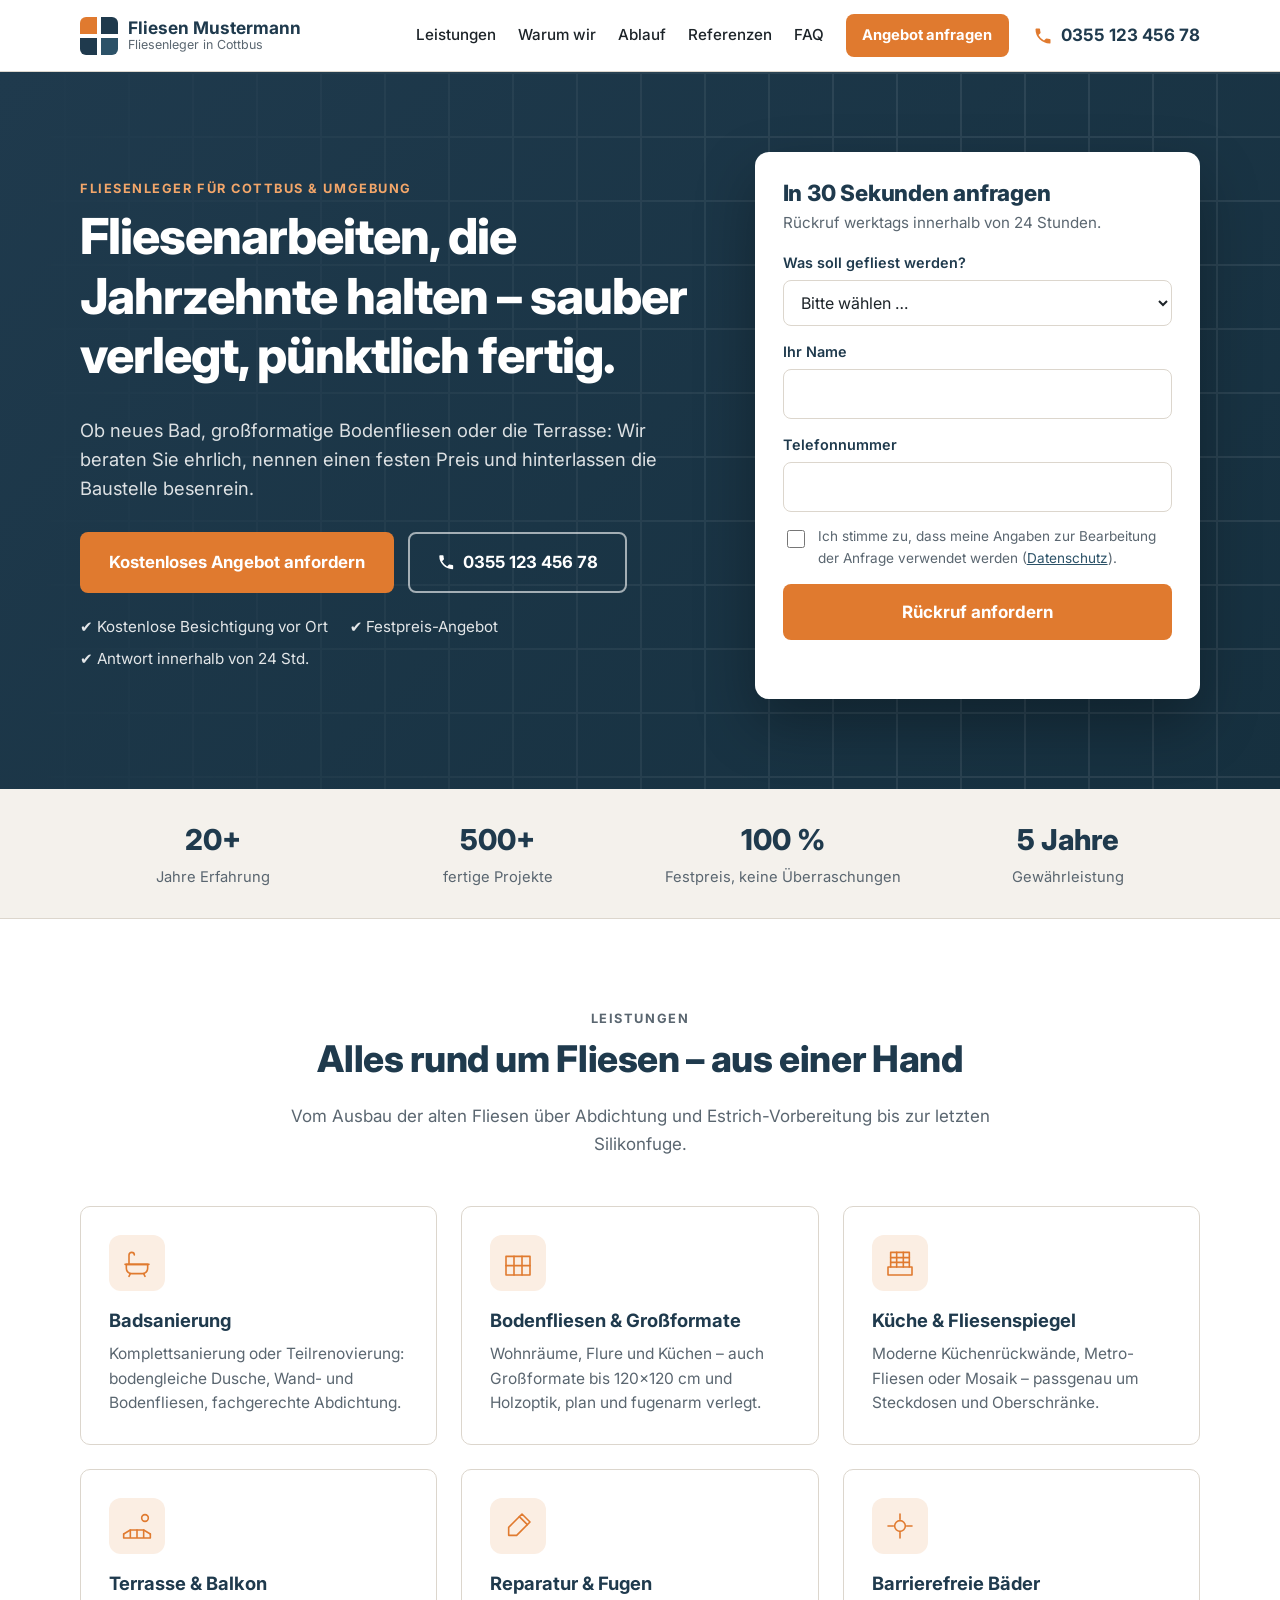
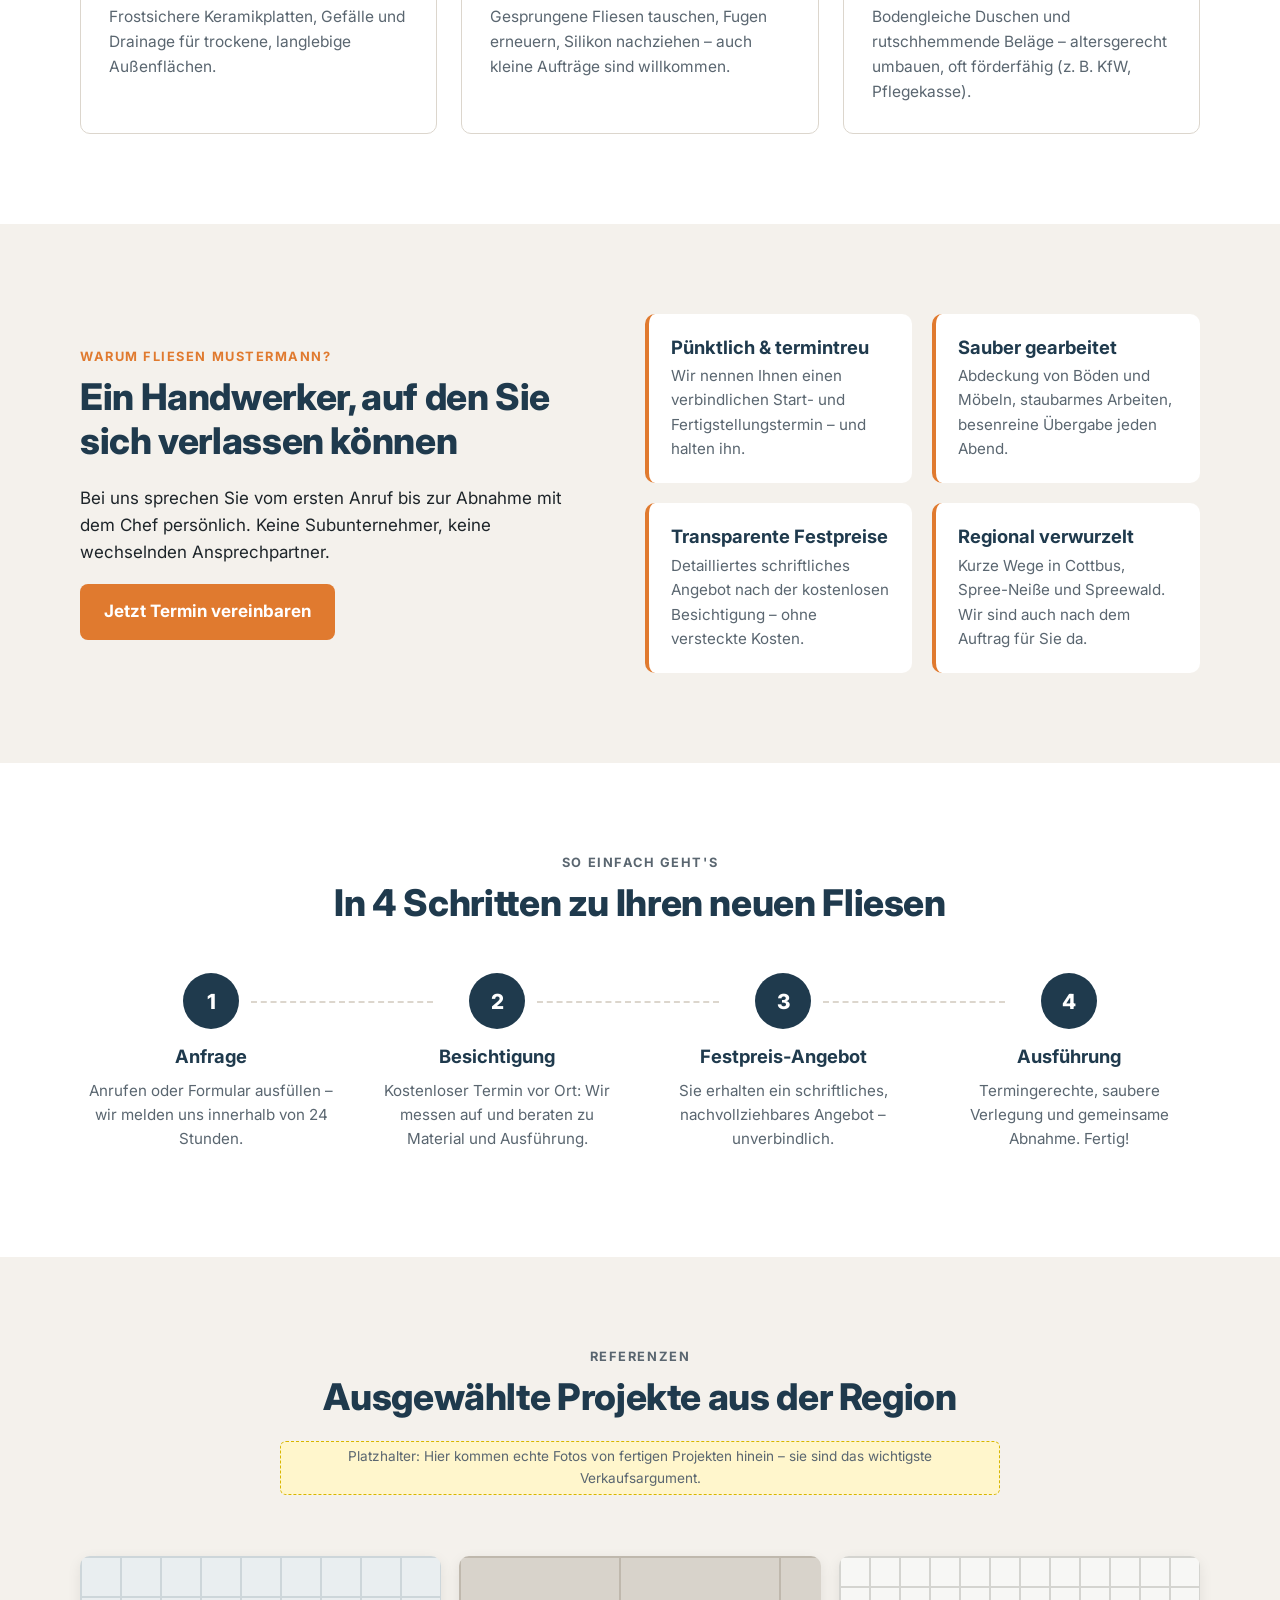
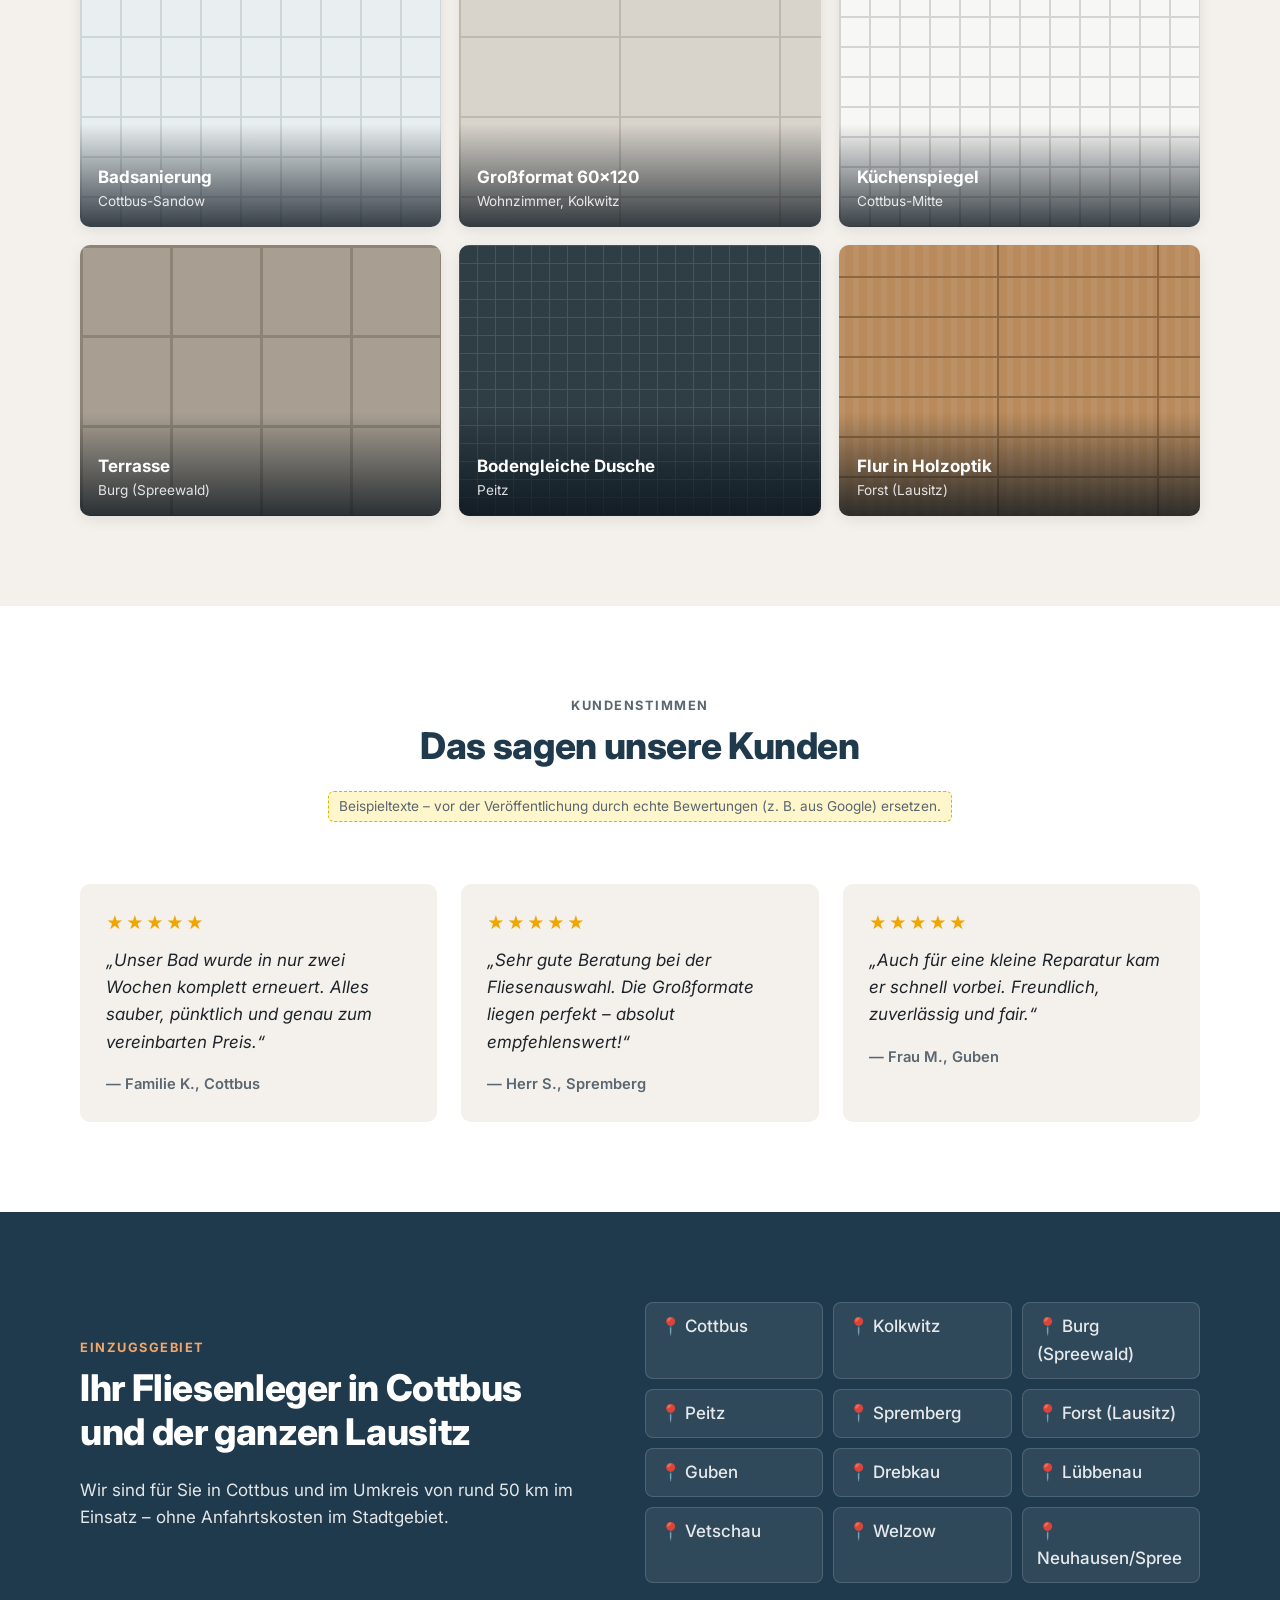
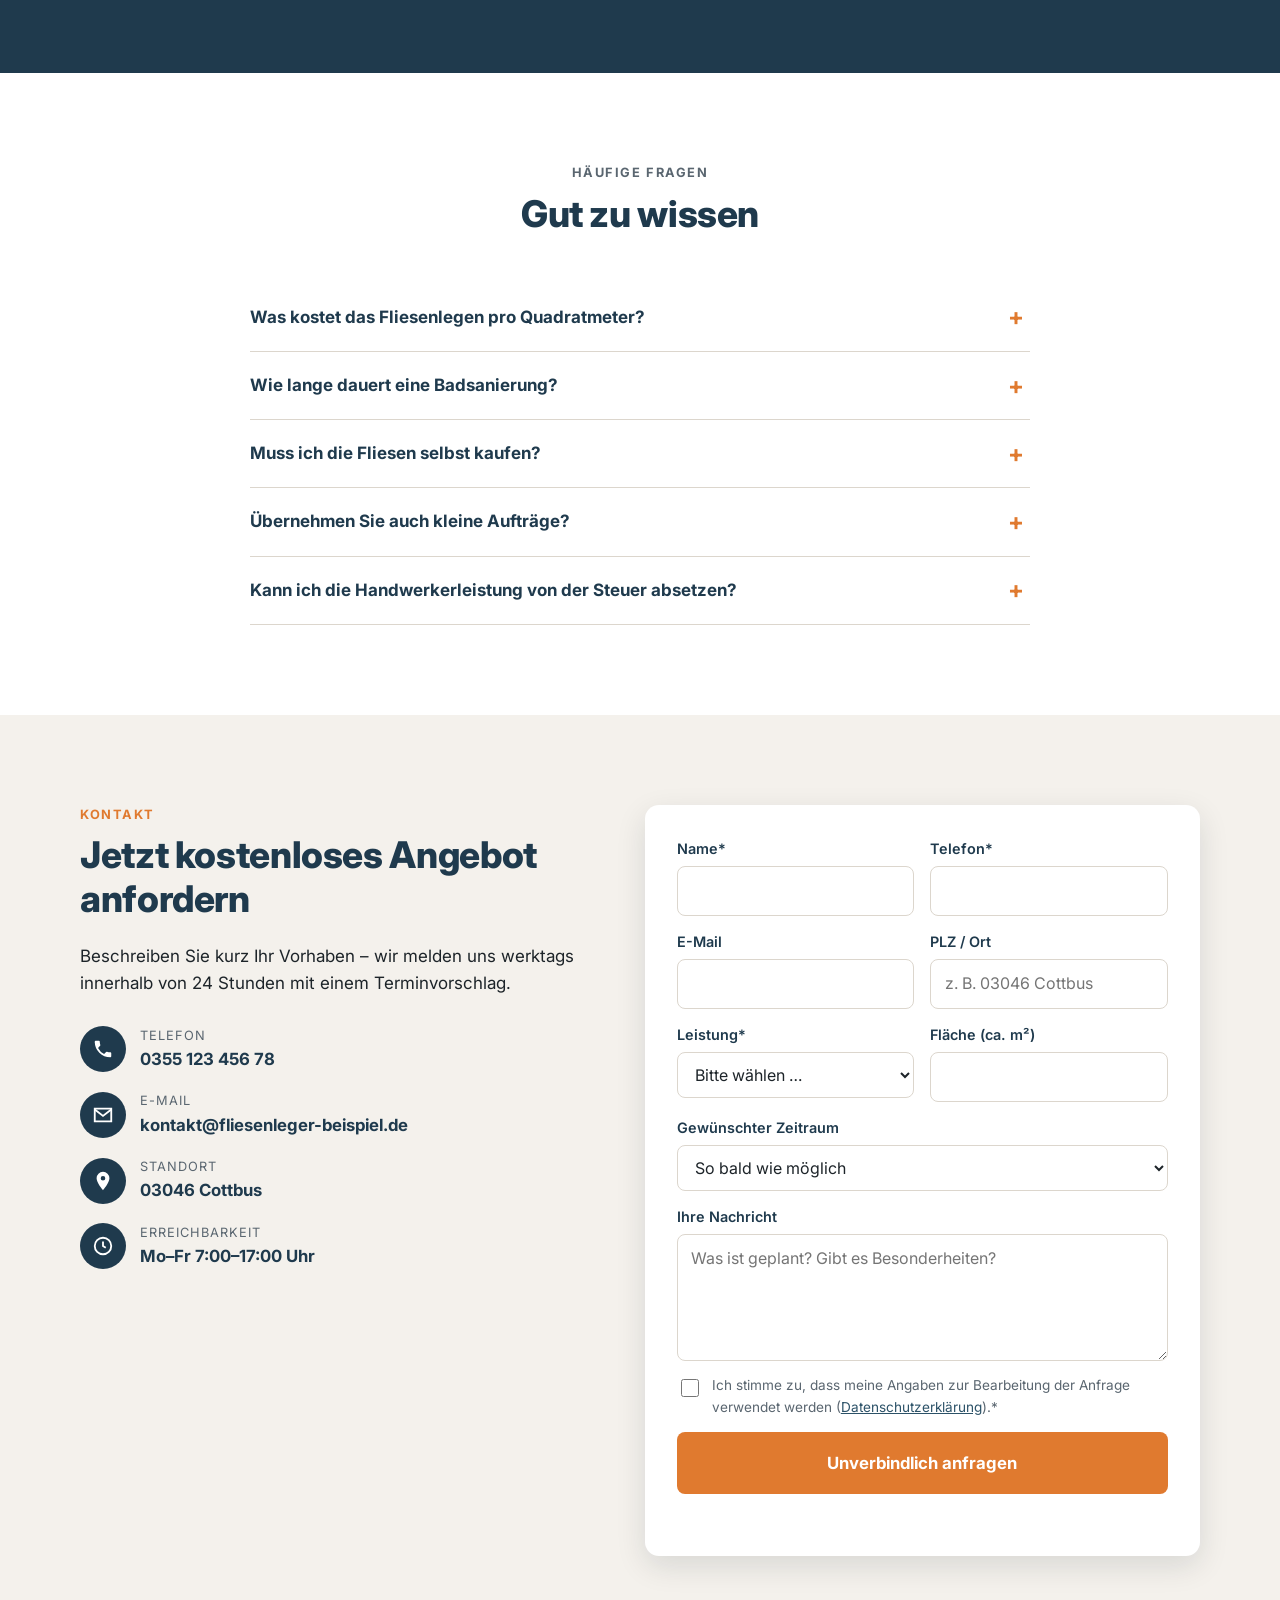
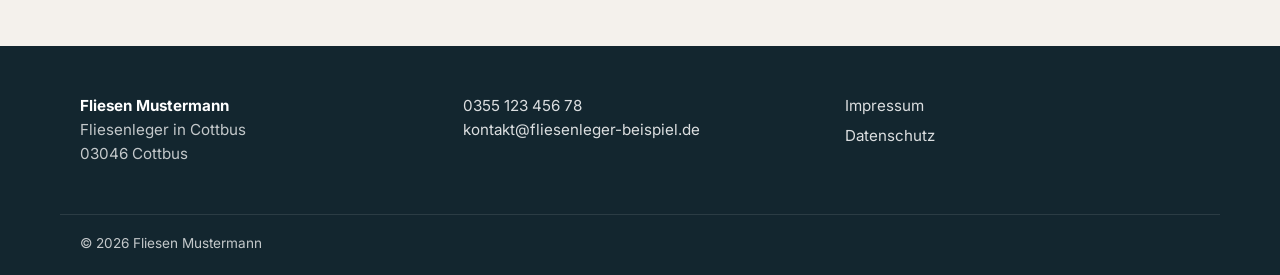
==== index.html @ 74e28499 "Website für Fliesenleger in Cottbus erstellen One-Page-Website mit Fokus auf Anfragen: Schnellanfrag" ====
<!doctype html>
<html lang="de">
<head>
  <meta charset="utf-8">
  <meta name="viewport" content="width=device-width, initial-scale=1">
  <title>Fliesenleger in Cottbus – Bad, Küche & Boden | Fliesen Mustermann</title>
  <meta name="description" content="Ihr Fliesenleger in Cottbus und Umgebung: Badsanierung, Bodenfliesen, Küchenspiegel, Terrassen und Reparaturen. Sauber, termintreu, Festpreis-Angebot. Jetzt kostenlos anfragen!">
  <meta name="theme-color" content="#1f3a4d">
  <link rel="icon" href="img/favicon.svg" type="image/svg+xml">
  <link rel="canonical" href="https://www.fliesenleger-beispiel.de/">

  <meta property="og:type" content="website">
  <meta property="og:title" content="Fliesenleger in Cottbus – Fliesen Mustermann">
  <meta property="og:description" content="Badsanierung, Bodenfliesen, Terrassen & mehr in Cottbus und Umgebung. Kostenloses Angebot anfordern.">
  <meta property="og:locale" content="de_DE">

  <link rel="preconnect" href="https://fonts.googleapis.com">
  <link rel="preconnect" href="https://fonts.gstatic.com" crossorigin>
  <link href="https://fonts.googleapis.com/css2?family=Inter:wght@400;500;600;700;800&display=swap" rel="stylesheet">
  <link rel="stylesheet" href="css/style.css">

  <!-- Strukturierte Daten für Google (lokale Suche). PLATZHALTER: Name, Telefon, E-Mail, Adresse ersetzen. -->
  <script type="application/ld+json">
  {
    "@context": "https://schema.org",
    "@type": "HomeAndConstructionBusiness",
    "name": "Fliesen Mustermann",
    "description": "Fliesenleger in Cottbus: Badsanierung, Bodenfliesen, Küchenspiegel, Terrassen und Reparaturen.",
    "telephone": "+49 355 12345678",
    "email": "kontakt@fliesenleger-beispiel.de",
    "url": "https://www.fliesenleger-beispiel.de/",
    "address": {
      "@type": "PostalAddress",
      "addressLocality": "Cottbus",
      "postalCode": "03046",
      "addressRegion": "Brandenburg",
      "addressCountry": "DE"
    },
    "areaServed": ["Cottbus", "Spree-Neiße", "Spreewald", "Lausitz"],
    "openingHours": "Mo-Fr 07:00-17:00",
    "priceRange": "€€"
  }
  </script>
</head>
<body>

<a class="skip-link" href="#main">Zum Inhalt springen</a>

<header class="site-header" id="top">
  <div class="container header-inner">
    <a href="#top" class="logo" aria-label="Fliesen Mustermann – Startseite">
      <span class="logo-mark" aria-hidden="true"></span>
      <span class="logo-text">
        <strong>Fliesen Mustermann</strong>
        <small>Fliesenleger in Cottbus</small>
      </span>
    </a>

    <nav class="main-nav" id="main-nav" aria-label="Hauptnavigation">
      <a href="#leistungen">Leistungen</a>
      <a href="#vorteile">Warum wir</a>
      <a href="#ablauf">Ablauf</a>
      <a href="#referenzen">Referenzen</a>
      <a href="#faq">FAQ</a>
      <a href="#kontakt" class="btn btn-primary btn-sm">Angebot anfragen</a>
    </nav>

    <a href="tel:+4935512345678" class="header-phone" aria-label="Jetzt anrufen: 0355 123 456 78">
      <svg viewBox="0 0 24 24" aria-hidden="true"><path d="M6.6 10.8a15.1 15.1 0 0 0 6.6 6.6l2.2-2.2a1 1 0 0 1 1-.25 11.4 11.4 0 0 0 3.6.57 1 1 0 0 1 1 1V20a1 1 0 0 1-1 1A17 17 0 0 1 3 4a1 1 0 0 1 1-1h3.5a1 1 0 0 1 1 1c0 1.25.2 2.45.57 3.57a1 1 0 0 1-.25 1z"/></svg>
      <span>0355 123 456 78</span>
    </a>

    <button class="nav-toggle" aria-controls="main-nav" aria-expanded="false" aria-label="Menü öffnen">
      <span></span><span></span><span></span>
    </button>
  </div>
</header>

<main id="main">

  <!-- HERO -->
  <section class="hero">
    <div class="hero-pattern" aria-hidden="true"></div>
    <div class="container hero-inner">
      <div class="hero-copy">
        <p class="eyebrow">Fliesenleger für Cottbus &amp; Umgebung</p>
        <h1>Fliesenarbeiten, die Jahrzehnte halten – sauber verlegt, pünktlich fertig.</h1>
        <p class="lead">Ob neues Bad, großformatige Bodenfliesen oder die Terrasse: Wir beraten Sie ehrlich, nennen einen festen Preis und hinterlassen die Baustelle besenrein.</p>
        <div class="hero-cta">
          <a href="#kontakt" class="btn btn-primary btn-lg">Kostenloses Angebot anfordern</a>
          <a href="tel:+4935512345678" class="btn btn-ghost btn-lg">
            <svg viewBox="0 0 24 24" aria-hidden="true"><path d="M6.6 10.8a15.1 15.1 0 0 0 6.6 6.6l2.2-2.2a1 1 0 0 1 1-.25 11.4 11.4 0 0 0 3.6.57 1 1 0 0 1 1 1V20a1 1 0 0 1-1 1A17 17 0 0 1 3 4a1 1 0 0 1 1-1h3.5a1 1 0 0 1 1 1c0 1.25.2 2.45.57 3.57a1 1 0 0 1-.25 1z"/></svg>
            0355 123 456 78
          </a>
        </div>
        <ul class="hero-trust">
          <li>✔ Kostenlose Besichtigung vor Ort</li>
          <li>✔ Festpreis-Angebot</li>
          <li>✔ Antwort innerhalb von 24 Std.</li>
        </ul>
      </div>

      <aside class="hero-card" aria-label="Schnellanfrage">
        <h2>In 30 Sekunden anfragen</h2>
        <p>Rückruf werktags innerhalb von 24 Stunden.</p>
        <form class="quick-form js-lead-form" data-form="schnellanfrage" novalidate>
          <label>Was soll gefliest werden?
            <select name="leistung" required>
              <option value="">Bitte wählen …</option>
              <option>Badsanierung</option>
              <option>Bodenfliesen</option>
              <option>Küche / Fliesenspiegel</option>
              <option>Terrasse / Balkon</option>
              <option>Reparatur / Fugen erneuern</option>
              <option>Sonstiges</option>
            </select>
          </label>
          <label>Ihr Name
            <input type="text" name="name" autocomplete="name" required>
          </label>
          <label>Telefonnummer
            <input type="tel" name="telefon" autocomplete="tel" required>
          </label>
          <label class="check">
            <input type="checkbox" name="datenschutz" required>
            <span>Ich stimme zu, dass meine Angaben zur Bearbeitung der Anfrage verwendet werden (<a href="datenschutz.html">Datenschutz</a>).</span>
          </label>
          <button type="submit" class="btn btn-primary btn-block">Rückruf anfordern</button>
          <p class="form-status" role="status" aria-live="polite"></p>
        </form>
      </aside>
    </div>
  </section>

  <!-- TRUST BAR -->
  <section class="trust-bar" aria-label="Unsere Stärken">
    <div class="container trust-grid">
      <div><strong>20+</strong><span>Jahre Erfahrung</span></div>
      <div><strong>500+</strong><span>fertige Projekte</span></div>
      <div><strong>100&nbsp;%</strong><span>Festpreis, keine Überraschungen</span></div>
      <div><strong>5 Jahre</strong><span>Gewährleistung</span></div>
    </div>
  </section>

  <!-- LEISTUNGEN -->
  <section class="section" id="leistungen">
    <div class="container">
      <header class="section-head">
        <p class="eyebrow">Leistungen</p>
        <h2>Alles rund um Fliesen – aus einer Hand</h2>
        <p>Vom Ausbau der alten Fliesen über Abdichtung und Estrich-Vorbereitung bis zur letzten Silikonfuge.</p>
      </header>

      <div class="cards">
        <article class="card">
          <div class="card-icon" aria-hidden="true">
            <svg viewBox="0 0 48 48"><path d="M8 26h32v6a8 8 0 0 1-8 8H16a8 8 0 0 1-8-8z"/><path d="M6 26h36M12 26V12a4 4 0 0 1 8 0"/><path d="M14 40l-2 4M34 40l2 4"/></svg>
          </div>
          <h3>Badsanierung</h3>
          <p>Komplettsanierung oder Teilrenovierung: bodengleiche Dusche, Wand- und Bodenfliesen, fachgerechte Abdichtung.</p>
        </article>
        <article class="card">
          <div class="card-icon" aria-hidden="true">
            <svg viewBox="0 0 48 48"><path d="M6 14h36v28H6z"/><path d="M6 28h36M18 14v28M30 14v28"/></svg>
          </div>
          <h3>Bodenfliesen &amp; Großformate</h3>
          <p>Wohnräume, Flure und Küchen – auch Großformate bis 120×120&nbsp;cm und Holzoptik, plan und fugenarm verlegt.</p>
        </article>
        <article class="card">
          <div class="card-icon" aria-hidden="true">
            <svg viewBox="0 0 48 48"><path d="M6 30h36v12H6z"/><path d="M10 30V8h28v22"/><path d="M10 16h28M10 23h28M19 8v22M29 8v22"/></svg>
          </div>
          <h3>Küche &amp; Fliesenspiegel</h3>
          <p>Moderne Küchenrückwände, Metro-Fliesen oder Mosaik – passgenau um Steckdosen und Oberschränke.</p>
        </article>
        <article class="card">
          <div class="card-icon" aria-hidden="true">
            <svg viewBox="0 0 48 48"><circle cx="36" cy="12" r="5"/><path d="M4 36l10-6h20l10 6"/><path d="M4 36v6h40v-6M14 30v12M24 30v12M34 30v12"/></svg>
          </div>
          <h3>Terrasse &amp; Balkon</h3>
          <p>Frostsichere Keramikplatten, Gefälle und Drainage für trockene, langlebige Außenflächen.</p>
        </article>
        <article class="card">
          <div class="card-icon" aria-hidden="true">
            <svg viewBox="0 0 48 48"><path d="M30 6l12 12-20 20H10V26z"/><path d="M26 10l12 12"/></svg>
          </div>
          <h3>Reparatur &amp; Fugen</h3>
          <p>Gesprungene Fliesen tauschen, Fugen erneuern, Silikon nachziehen – auch kleine Aufträge sind willkommen.</p>
        </article>
        <article class="card">
          <div class="card-icon" aria-hidden="true">
            <svg viewBox="0 0 48 48"><path d="M24 6v8M24 34v8M6 24h8M34 24h8"/><circle cx="24" cy="24" r="8"/></svg>
          </div>
          <h3>Barrierefreie Bäder</h3>
          <p>Bodengleiche Duschen und rutschhemmende Beläge – altersgerecht umbauen, oft förderfähig (z.&nbsp;B. KfW, Pflegekasse).</p>
        </article>
      </div>
    </div>
  </section>

  <!-- VORTEILE -->
  <section class="section section-alt" id="vorteile">
    <div class="container split">
      <div>
        <p class="eyebrow">Warum Fliesen Mustermann?</p>
        <h2>Ein Handwerker, auf den Sie sich verlassen können</h2>
        <p>Bei uns sprechen Sie vom ersten Anruf bis zur Abnahme mit dem Chef persönlich. Keine Subunternehmer, keine wechselnden Ansprechpartner.</p>
        <a href="#kontakt" class="btn btn-primary">Jetzt Termin vereinbaren</a>
      </div>
      <ul class="benefits">
        <li>
          <h3>Pünktlich &amp; termintreu</h3>
          <p>Wir nennen Ihnen einen verbindlichen Start- und Fertigstellungstermin – und halten ihn.</p>
        </li>
        <li>
          <h3>Sauber gearbeitet</h3>
          <p>Abdeckung von Böden und Möbeln, staubarmes Arbeiten, besenreine Übergabe jeden Abend.</p>
        </li>
        <li>
          <h3>Transparente Festpreise</h3>
          <p>Detailliertes schriftliches Angebot nach der kostenlosen Besichtigung – ohne versteckte Kosten.</p>
        </li>
        <li>
          <h3>Regional verwurzelt</h3>
          <p>Kurze Wege in Cottbus, Spree-Neiße und Spreewald. Wir sind auch nach dem Auftrag für Sie da.</p>
        </li>
      </ul>
    </div>
  </section>

  <!-- ABLAUF -->
  <section class="section" id="ablauf">
    <div class="container">
      <header class="section-head">
        <p class="eyebrow">So einfach geht's</p>
        <h2>In 4 Schritten zu Ihren neuen Fliesen</h2>
      </header>
      <ol class="steps">
        <li><span class="step-no">1</span><h3>Anfrage</h3><p>Anrufen oder Formular ausfüllen – wir melden uns innerhalb von 24 Stunden.</p></li>
        <li><span class="step-no">2</span><h3>Besichtigung</h3><p>Kostenloser Termin vor Ort: Wir messen auf und beraten zu Material und Ausführung.</p></li>
        <li><span class="step-no">3</span><h3>Festpreis-Angebot</h3><p>Sie erhalten ein schriftliches, nachvollziehbares Angebot – unverbindlich.</p></li>
        <li><span class="step-no">4</span><h3>Ausführung</h3><p>Termingerechte, saubere Verlegung und gemeinsame Abnahme. Fertig!</p></li>
      </ol>
    </div>
  </section>

  <!-- REFERENZEN -->
  <section class="section section-alt" id="referenzen">
    <div class="container">
      <header class="section-head">
        <p class="eyebrow">Referenzen</p>
        <h2>Ausgewählte Projekte aus der Region</h2>
        <p class="placeholder-note">Platzhalter: Hier kommen echte Fotos von fertigen Projekten hinein – sie sind das wichtigste Verkaufsargument.</p>
      </header>
      <div class="gallery">
        <figure class="tile-sample t1"><figcaption><strong>Badsanierung</strong><span>Cottbus-Sandow</span></figcaption></figure>
        <figure class="tile-sample t2"><figcaption><strong>Großformat 60×120</strong><span>Wohnzimmer, Kolkwitz</span></figcaption></figure>
        <figure class="tile-sample t3"><figcaption><strong>Küchenspiegel</strong><span>Cottbus-Mitte</span></figcaption></figure>
        <figure class="tile-sample t4"><figcaption><strong>Terrasse</strong><span>Burg (Spreewald)</span></figcaption></figure>
        <figure class="tile-sample t5"><figcaption><strong>Bodengleiche Dusche</strong><span>Peitz</span></figcaption></figure>
        <figure class="tile-sample t6"><figcaption><strong>Flur in Holzoptik</strong><span>Forst (Lausitz)</span></figcaption></figure>
      </div>
    </div>
  </section>

  <!-- KUNDENSTIMMEN -->
  <section class="section" id="stimmen">
    <div class="container">
      <header class="section-head">
        <p class="eyebrow">Kundenstimmen</p>
        <h2>Das sagen unsere Kunden</h2>
        <p class="placeholder-note">Beispieltexte – vor der Veröffentlichung durch echte Bewertungen (z.&nbsp;B. aus Google) ersetzen.</p>
      </header>
      <div class="reviews">
        <blockquote class="review">
          <div class="stars" aria-label="5 von 5 Sternen">★★★★★</div>
          <p>„Unser Bad wurde in nur zwei Wochen komplett erneuert. Alles sauber, pünktlich und genau zum vereinbarten Preis.“</p>
          <footer>— Familie K., Cottbus</footer>
        </blockquote>
        <blockquote class="review">
          <div class="stars" aria-label="5 von 5 Sternen">★★★★★</div>
          <p>„Sehr gute Beratung bei der Fliesenauswahl. Die Großformate liegen perfekt – absolut empfehlenswert!“</p>
          <footer>— Herr S., Spremberg</footer>
        </blockquote>
        <blockquote class="review">
          <div class="stars" aria-label="5 von 5 Sternen">★★★★★</div>
          <p>„Auch für eine kleine Reparatur kam er schnell vorbei. Freundlich, zuverlässig und fair.“</p>
          <footer>— Frau M., Guben</footer>
        </blockquote>
      </div>
    </div>
  </section>

  <!-- EINZUGSGEBIET -->
  <section class="section section-dark" id="gebiet">
    <div class="container split">
      <div>
        <p class="eyebrow">Einzugsgebiet</p>
        <h2>Ihr Fliesenleger in Cottbus und der ganzen Lausitz</h2>
        <p>Wir sind für Sie in Cottbus und im Umkreis von rund 50&nbsp;km im Einsatz – ohne Anfahrtskosten im Stadtgebiet.</p>
      </div>
      <ul class="places">
        <li>Cottbus</li><li>Kolkwitz</li><li>Burg (Spreewald)</li><li>Peitz</li>
        <li>Spremberg</li><li>Forst (Lausitz)</li><li>Guben</li><li>Drebkau</li>
        <li>Lübbenau</li><li>Vetschau</li><li>Welzow</li><li>Neuhausen/Spree</li>
      </ul>
    </div>
  </section>

  <!-- FAQ -->
  <section class="section" id="faq">
    <div class="container narrow">
      <header class="section-head">
        <p class="eyebrow">Häufige Fragen</p>
        <h2>Gut zu wissen</h2>
      </header>
      <div class="faq">
        <details>
          <summary>Was kostet das Fliesenlegen pro Quadratmeter?</summary>
          <p>Das hängt von Format, Untergrund und Aufwand ab. Nach der kostenlosen Besichtigung erhalten Sie einen verbindlichen Festpreis – so wissen Sie vorher genau, was auf Sie zukommt.</p>
        </details>
        <details>
          <summary>Wie lange dauert eine Badsanierung?</summary>
          <p>Ein durchschnittliches Bad ist meist in 1–3 Wochen fertig, je nach Umfang und Abstimmung mit Sanitär und Elektro. Den genauen Zeitplan erhalten Sie mit dem Angebot.</p>
        </details>
        <details>
          <summary>Muss ich die Fliesen selbst kaufen?</summary>
          <p>Nein. Gerne beraten wir Sie und besorgen das Material. Sie können aber auch eigene Fliesen stellen – wir prüfen vorab, ob sie geeignet sind.</p>
        </details>
        <details>
          <summary>Übernehmen Sie auch kleine Aufträge?</summary>
          <p>Ja! Ob einzelne Fliese, neue Fugen oder Silikonarbeiten – rufen Sie einfach an.</p>
        </details>
        <details>
          <summary>Kann ich die Handwerkerleistung von der Steuer absetzen?</summary>
          <p>Ja, als Privatperson können Sie 20&nbsp;% der Arbeitskosten (max. 1.200&nbsp;€ pro Jahr) nach §&nbsp;35a EStG steuerlich geltend machen. Wir weisen die Lohnkosten in der Rechnung gesondert aus.</p>
        </details>
      </div>
    </div>
  </section>

  <!-- KONTAKT -->
  <section class="section section-alt" id="kontakt">
    <div class="container split contact">
      <div>
        <p class="eyebrow">Kontakt</p>
        <h2>Jetzt kostenloses Angebot anfordern</h2>
        <p>Beschreiben Sie kurz Ihr Vorhaben – wir melden uns werktags innerhalb von 24 Stunden mit einem Terminvorschlag.</p>

        <ul class="contact-list">
          <li>
            <span class="ci" aria-hidden="true"><svg viewBox="0 0 24 24"><path d="M6.6 10.8a15.1 15.1 0 0 0 6.6 6.6l2.2-2.2a1 1 0 0 1 1-.25 11.4 11.4 0 0 0 3.6.57 1 1 0 0 1 1 1V20a1 1 0 0 1-1 1A17 17 0 0 1 3 4a1 1 0 0 1 1-1h3.5a1 1 0 0 1 1 1c0 1.25.2 2.45.57 3.57a1 1 0 0 1-.25 1z"/></svg></span>
            <div><small>Telefon</small><a href="tel:+4935512345678">0355 123 456 78</a></div>
          </li>
          <li>
            <span class="ci" aria-hidden="true"><svg viewBox="0 0 24 24"><path d="M3 5h18v14H3z" fill="none" stroke="currentColor" stroke-width="2"/><path d="M3 6l9 7 9-7" fill="none" stroke="currentColor" stroke-width="2"/></svg></span>
            <div><small>E-Mail</small><a href="mailto:kontakt@fliesenleger-beispiel.de">kontakt@fliesenleger-beispiel.de</a></div>
          </li>
          <li>
            <span class="ci" aria-hidden="true"><svg viewBox="0 0 24 24"><path d="M12 2a7 7 0 0 0-7 7c0 5 7 13 7 13s7-8 7-13a7 7 0 0 0-7-7zm0 9.5A2.5 2.5 0 1 1 12 6.5a2.5 2.5 0 0 1 0 5z"/></svg></span>
            <div><small>Standort</small><span>03046 Cottbus</span></div>
          </li>
          <li>
            <span class="ci" aria-hidden="true"><svg viewBox="0 0 24 24"><circle cx="12" cy="12" r="9" fill="none" stroke="currentColor" stroke-width="2"/><path d="M12 7v5l3 2" fill="none" stroke="currentColor" stroke-width="2"/></svg></span>
            <div><small>Erreichbarkeit</small><span>Mo–Fr 7:00–17:00 Uhr</span></div>
          </li>
        </ul>
      </div>

      <form class="contact-form js-lead-form" data-form="angebot" novalidate>
        <div class="form-row">
          <label>Name*
            <input type="text" name="name" autocomplete="name" required>
          </label>
          <label>Telefon*
            <input type="tel" name="telefon" autocomplete="tel" required>
          </label>
        </div>
        <div class="form-row">
          <label>E-Mail
            <input type="email" name="email" autocomplete="email">
          </label>
          <label>PLZ / Ort
            <input type="text" name="ort" autocomplete="address-level2" placeholder="z. B. 03046 Cottbus">
          </label>
        </div>
        <div class="form-row">
          <label>Leistung*
            <select name="leistung" required>
              <option value="">Bitte wählen …</option>
              <option>Badsanierung</option>
              <option>Bodenfliesen</option>
              <option>Küche / Fliesenspiegel</option>
              <option>Terrasse / Balkon</option>
              <option>Reparatur / Fugen erneuern</option>
              <option>Barrierefreies Bad</option>
              <option>Sonstiges</option>
            </select>
          </label>
          <label>Fläche (ca. m²)
            <input type="number" name="flaeche" min="1" inputmode="numeric">
          </label>
        </div>
        <label>Gewünschter Zeitraum
          <select name="zeitraum">
            <option>So bald wie möglich</option>
            <option>In 1–3 Monaten</option>
            <option>In 3–6 Monaten</option>
            <option>Noch offen</option>
          </select>
        </label>
        <label>Ihre Nachricht
          <textarea name="nachricht" rows="4" placeholder="Was ist geplant? Gibt es Besonderheiten?"></textarea>
        </label>
        <label class="check">
          <input type="checkbox" name="datenschutz" required>
          <span>Ich stimme zu, dass meine Angaben zur Bearbeitung der Anfrage verwendet werden (<a href="datenschutz.html">Datenschutzerklärung</a>).*</span>
        </label>
        <button type="submit" class="btn btn-primary btn-lg btn-block">Unverbindlich anfragen</button>
        <p class="form-status" role="status" aria-live="polite"></p>
      </form>
    </div>
  </section>

</main>

<footer class="site-footer">
  <div class="container footer-grid">
    <div>
      <strong>Fliesen Mustermann</strong>
      <p>Fliesenleger in Cottbus<br>03046 Cottbus</p>
    </div>
    <div>
      <a href="tel:+4935512345678">0355 123 456 78</a><br>
      <a href="mailto:kontakt@fliesenleger-beispiel.de">kontakt@fliesenleger-beispiel.de</a>
    </div>
    <nav aria-label="Rechtliches">
      <a href="impressum.html">Impressum</a>
      <a href="datenschutz.html">Datenschutz</a>
    </nav>
  </div>
  <p class="container copyright">© <span id="year">2026</span> Fliesen Mustermann</p>
</footer>

<!-- Mobile Sticky-Leiste: Anrufen & Anfragen immer griffbereit -->
<div class="mobile-cta" role="region" aria-label="Schnellkontakt">
  <a href="tel:+4935512345678" class="btn btn-ghost-dark">📞 Anrufen</a>
  <a href="#kontakt" class="btn btn-primary">Angebot anfragen</a>
</div>

<script src="js/main.js"></script>
</body>
</html>
---- css/style.css ----
/* ==========================================================
   Fliesen Mustermann – Stylesheet
   Farben zentral über Variablen anpassbar.
   ========================================================== */

:root {
  --c-primary: #1f3a4d;      /* Dunkles Petrol/Schiefer */
  --c-primary-2: #2c5268;
  --c-accent: #e07a2f;       /* Terrakotta – Handlungsaufforderungen */
  --c-accent-hover: #c8661d;
  --c-bg: #ffffff;
  --c-bg-alt: #f4f1ec;       /* warmes Hellgrau wie Fugenmörtel */
  --c-text: #1d2429;
  --c-muted: #5a6670;
  --c-border: #dcd6cd;
  --radius: 10px;
  --shadow: 0 10px 30px rgba(20, 35, 45, .12);
  --container: 1160px;
  --header-h: 72px;
}

*, *::before, *::after { box-sizing: border-box; }

html { scroll-behavior: smooth; scroll-padding-top: calc(var(--header-h) + 12px); }

body {
  margin: 0;
  font-family: "Inter", system-ui, -apple-system, "Segoe UI", Roboto, sans-serif;
  font-size: 17px;
  line-height: 1.6;
  color: var(--c-text);
  background: var(--c-bg);
  -webkit-font-smoothing: antialiased;
}

img, svg { max-width: 100%; display: block; }

a { color: var(--c-primary-2); }

h1, h2, h3 { line-height: 1.2; margin: 0 0 .6em; color: var(--c-primary); }
h1 { font-size: clamp(2rem, 4.2vw, 3.1rem); font-weight: 800; letter-spacing: -.02em; }
h2 { font-size: clamp(1.6rem, 3vw, 2.3rem); font-weight: 800; letter-spacing: -.01em; }
h3 { font-size: 1.15rem; font-weight: 700; }
p  { margin: 0 0 1em; }

.container { width: 100%; max-width: var(--container); margin: 0 auto; padding: 0 20px; }
.narrow { max-width: 820px; }

.skip-link {
  position: absolute; left: -999px; top: 8px; z-index: 200;
  background: var(--c-primary); color: #fff; padding: 8px 14px; border-radius: 6px;
}
.skip-link:focus { left: 8px; }

.eyebrow {
  text-transform: uppercase; letter-spacing: .12em; font-size: .8rem; font-weight: 700;
  color: var(--c-accent); margin-bottom: .6em;
}

.placeholder-note {
  display: inline-block; font-size: .85rem; background: #fff6cc; color: #6b5800;
  border: 1px dashed #d8b600; padding: 4px 10px; border-radius: 6px;
}

/* ---------- Buttons ---------- */
.btn {
  display: inline-flex; align-items: center; justify-content: center; gap: .5em;
  font: inherit; font-weight: 700; text-decoration: none; cursor: pointer;
  border: 2px solid transparent; border-radius: 8px; padding: .75em 1.3em;
  transition: background .2s, color .2s, border-color .2s, transform .1s;
}
.btn:active { transform: translateY(1px); }
.btn svg { width: 1.1em; height: 1.1em; fill: currentColor; }
.btn-primary { background: var(--c-accent); color: #fff; }
.btn-primary:hover { background: var(--c-accent-hover); }
.btn-ghost { border-color: rgba(255,255,255,.6); color: #fff; }
.btn-ghost:hover { background: rgba(255,255,255,.12); border-color: #fff; }
.btn-ghost-dark { border-color: var(--c-primary); color: var(--c-primary); background: #fff; }
.btn-sm { padding: .5em 1em; font-size: .92rem; }
.btn-lg { padding: .9em 1.6em; font-size: 1.05rem; }
.btn-block { width: 100%; }

:focus-visible { outline: 3px solid var(--c-accent); outline-offset: 2px; }

/* ---------- Header ---------- */
.site-header {
  position: sticky; top: 0; z-index: 100; height: var(--header-h);
  background: rgba(255,255,255,.96); backdrop-filter: blur(8px);
  border-bottom: 1px solid var(--c-border);
}
.header-inner { display: flex; align-items: center; gap: 24px; height: 100%; }

.logo { display: flex; align-items: center; gap: 10px; text-decoration: none; color: var(--c-primary); margin-right: auto; }
.logo-mark {
  width: 38px; height: 38px; border-radius: 6px; flex: none;
  background:
    linear-gradient(var(--c-accent), var(--c-accent)) 0 0 / 17px 17px no-repeat,
    linear-gradient(var(--c-primary), var(--c-primary)) 21px 0 / 17px 17px no-repeat,
    linear-gradient(var(--c-primary), var(--c-primary)) 0 21px / 17px 17px no-repeat,
    linear-gradient(var(--c-primary-2), var(--c-primary-2)) 21px 21px / 17px 17px no-repeat;
}
.logo-text { display: flex; flex-direction: column; line-height: 1.15; }
.logo-text strong { font-size: 1.08rem; }
.logo-text small { font-size: .78rem; color: var(--c-muted); }

.main-nav { display: flex; align-items: center; gap: 22px; }
.main-nav a:not(.btn) { color: var(--c-text); text-decoration: none; font-weight: 500; font-size: .95rem; }
.main-nav a:not(.btn):hover { color: var(--c-accent); }

.header-phone {
  display: flex; align-items: center; gap: 8px; font-weight: 700; text-decoration: none;
  color: var(--c-primary); white-space: nowrap;
}
.header-phone svg { width: 20px; height: 20px; fill: var(--c-accent); }

.nav-toggle { display: none; background: none; border: 0; padding: 8px; cursor: pointer; }
.nav-toggle span { display: block; width: 24px; height: 2px; background: var(--c-primary); margin: 5px 0; transition: .2s; }

/* ---------- Hero ---------- */
.hero {
  position: relative; overflow: hidden; color: #fff;
  background: linear-gradient(135deg, var(--c-primary) 0%, #16303f 100%);
  padding: 80px 0 90px;
}
.hero-pattern {
  position: absolute; inset: 0; opacity: .08;
  background-image:
    linear-gradient(rgba(255,255,255,1) 2px, transparent 2px),
    linear-gradient(90deg, rgba(255,255,255,1) 2px, transparent 2px);
  background-size: 64px 64px;
  mask-image: linear-gradient(90deg, transparent 0%, #000 70%);
  -webkit-mask-image: linear-gradient(90deg, transparent 0%, #000 70%);
}
.hero-inner { position: relative; display: grid; grid-template-columns: 1.25fr .9fr; gap: 56px; align-items: center; }
.hero h1 { color: #fff; }
.hero .eyebrow { color: #f3a66a; }
.lead { font-size: 1.15rem; color: rgba(255,255,255,.85); max-width: 40em; }
.hero-cta { display: flex; flex-wrap: wrap; gap: 14px; margin: 28px 0 22px; }
.hero-trust { list-style: none; padding: 0; margin: 0; display: flex; flex-wrap: wrap; gap: 8px 22px; font-size: .95rem; color: rgba(255,255,255,.88); }

.hero-card {
  background: #fff; color: var(--c-text); border-radius: 14px; padding: 28px;
  box-shadow: 0 25px 60px rgba(0,0,0,.3);
}
.hero-card h2 { font-size: 1.4rem; margin-bottom: .2em; }
.hero-card > p { color: var(--c-muted); font-size: .95rem; }

/* ---------- Forms ---------- */
form label { display: block; font-weight: 600; font-size: .9rem; margin-bottom: 14px; color: var(--c-primary); }
form input:not([type=checkbox]), form select, form textarea {
  display: block; width: 100%; margin-top: 6px; font: inherit; font-size: 1rem; font-weight: 400;
  padding: .7em .85em; border: 1.5px solid var(--c-border); border-radius: 8px; background: #fff; color: var(--c-text);
}
form input:focus, form select:focus, form textarea:focus { border-color: var(--c-primary-2); outline: none; box-shadow: 0 0 0 3px rgba(44,82,104,.18); }
form .invalid { border-color: #c0392b !important; }
form .check { display: flex; gap: 10px; align-items: flex-start; font-weight: 400; font-size: .85rem; color: var(--c-muted); }
form .check input { margin-top: 4px; width: 18px; height: 18px; flex: none; accent-color: var(--c-accent); }
form .check.invalid span { color: #c0392b; }
.form-row { display: grid; grid-template-columns: 1fr 1fr; gap: 0 16px; }
.form-status { margin: 12px 0 0; font-size: .95rem; min-height: 1.2em; }
.form-status.ok { color: #1e7b45; font-weight: 600; }
.form-status.err { color: #c0392b; }

/* ---------- Trust Bar ---------- */
.trust-bar { background: var(--c-bg-alt); border-bottom: 1px solid var(--c-border); }
.trust-grid { display: grid; grid-template-columns: repeat(4, 1fr); gap: 20px; padding-top: 28px; padding-bottom: 28px; text-align: center; }
.trust-grid strong { display: block; font-size: 1.8rem; font-weight: 800; color: var(--c-primary); }
.trust-grid span { font-size: .92rem; color: var(--c-muted); }

/* ---------- Sections ---------- */
.section { padding: 90px 0; }
.section-alt { background: var(--c-bg-alt); }
.section-dark { background: var(--c-primary); color: rgba(255,255,255,.88); }
.section-dark h2 { color: #fff; }
.section-dark .eyebrow { color: #f3a66a; }
.section-head { text-align: center; max-width: 720px; margin: 0 auto 48px; }
.section-head p { color: var(--c-muted); }

/* Cards */
.cards { display: grid; grid-template-columns: repeat(3, 1fr); gap: 24px; }
.card {
  background: #fff; border: 1px solid var(--c-border); border-radius: var(--radius); padding: 28px;
  transition: transform .2s, box-shadow .2s, border-color .2s;
}
.card:hover { transform: translateY(-4px); box-shadow: var(--shadow); border-color: transparent; }
.card p { color: var(--c-muted); margin: 0; font-size: .97rem; }
.card-icon {
  width: 56px; height: 56px; border-radius: 12px; display: grid; place-items: center;
  background: #fbeee3; margin-bottom: 18px;
}
.card-icon svg { width: 32px; height: 32px; fill: none; stroke: var(--c-accent); stroke-width: 2.4; stroke-linecap: round; stroke-linejoin: round; }

/* Split */
.split { display: grid; grid-template-columns: 1fr 1.1fr; gap: 60px; align-items: center; }

.benefits { list-style: none; padding: 0; margin: 0; display: grid; grid-template-columns: 1fr 1fr; gap: 20px; }
.benefits li { background: #fff; border-radius: var(--radius); padding: 22px; border-left: 4px solid var(--c-accent); }
.benefits h3 { margin-bottom: .35em; }
.benefits p { margin: 0; color: var(--c-muted); font-size: .95rem; }

/* Steps */
.steps { list-style: none; padding: 0; margin: 0; display: grid; grid-template-columns: repeat(4, 1fr); gap: 24px; counter-reset: s; }
.steps li { position: relative; text-align: center; padding: 0 8px; }
.steps li:not(:last-child)::after {
  content: ""; position: absolute; top: 28px; left: calc(50% + 40px); right: calc(-50% + 40px);
  border-top: 2px dashed var(--c-border);
}
.step-no {
  display: grid; place-items: center; width: 56px; height: 56px; margin: 0 auto 16px;
  border-radius: 50%; background: var(--c-primary); color: #fff; font-weight: 800; font-size: 1.3rem;
}
.steps p { color: var(--c-muted); font-size: .95rem; }

/* Gallery – Platzhalter-Kacheln mit Fliesenmustern (durch echte Fotos ersetzen) */
.gallery { display: grid; grid-template-columns: repeat(3, 1fr); gap: 18px; }
.tile-sample {
  position: relative; margin: 0; aspect-ratio: 4 / 3; border-radius: var(--radius); overflow: hidden;
  box-shadow: 0 4px 14px rgba(0,0,0,.08);
}
.tile-sample figcaption {
  position: absolute; left: 0; right: 0; bottom: 0; padding: 40px 18px 14px; color: #fff;
  background: linear-gradient(transparent, rgba(10,20,28,.8));
  display: flex; flex-direction: column;
}
.tile-sample figcaption span { font-size: .85rem; opacity: .85; }
.tile-sample img { width: 100%; height: 100%; object-fit: cover; }

.t1 { background-color: #e9eef0; background-image:
  linear-gradient(#cdd6da 2px, transparent 2px), linear-gradient(90deg, #cdd6da 2px, transparent 2px);
  background-size: 40px 40px; }
.t2 { background-color: #d8d3cb; background-image:
  linear-gradient(#bfb8ad 2px, transparent 2px), linear-gradient(90deg, #bfb8ad 2px, transparent 2px);
  background-size: 160px 80px; }
.t3 { background-color: #f7f7f5; background-image:
  linear-gradient(#d4d4d0 2px, transparent 2px),
  linear-gradient(90deg, #d4d4d0 2px, transparent 2px),
  linear-gradient(90deg, #d4d4d0 2px, transparent 2px);
  background-size: 60px 30px, 60px 60px, 60px 60px; background-position: 0 0, 0 0, 30px 30px; }
.t4 { background-color: #a89f92; background-image:
  linear-gradient(#8d8476 3px, transparent 3px), linear-gradient(90deg, #8d8476 3px, transparent 3px);
  background-size: 90px 90px; }
.t5 { background-color: #2f3d45; background-image:
  linear-gradient(#45555e 1px, transparent 1px), linear-gradient(90deg, #45555e 1px, transparent 1px);
  background-size: 18px 18px; }
.t6 { background-color: #b88a5c; background-image:
  repeating-linear-gradient(90deg, transparent 0 158px, #8e6740 158px 160px),
  repeating-linear-gradient(0deg, transparent 0 38px, #8e6740 38px 40px),
  repeating-linear-gradient(90deg, rgba(255,255,255,.06) 0 6px, transparent 6px 14px); }

/* Reviews */
.reviews { display: grid; grid-template-columns: repeat(3, 1fr); gap: 24px; }
.review { margin: 0; background: var(--c-bg-alt); border-radius: var(--radius); padding: 26px; }
.review .stars { color: #f0a500; letter-spacing: 2px; margin-bottom: 10px; }
.review p { font-style: italic; }
.review footer { color: var(--c-muted); font-size: .92rem; font-weight: 600; }

/* Places */
.places { list-style: none; padding: 0; margin: 0; display: grid; grid-template-columns: repeat(3, 1fr); gap: 10px; }
.places li { background: rgba(255,255,255,.08); border: 1px solid rgba(255,255,255,.15); border-radius: 8px; padding: 10px 14px; font-weight: 500; }
.places li::before { content: "📍 "; }

/* FAQ */
.faq details { border-bottom: 1px solid var(--c-border); padding: 4px 0; }
.faq summary {
  cursor: pointer; list-style: none; font-weight: 700; color: var(--c-primary); padding: 16px 40px 16px 0; position: relative;
}
.faq summary::-webkit-details-marker { display: none; }
.faq summary::after {
  content: "+"; position: absolute; right: 6px; top: 50%; transform: translateY(-50%);
  font-size: 1.5rem; color: var(--c-accent); transition: transform .2s;
}
.faq details[open] summary::after { transform: translateY(-50%) rotate(45deg); }
.faq details p { color: var(--c-muted); padding-right: 40px; }

/* Contact */
.contact { align-items: start; }
.contact-list { list-style: none; padding: 0; margin: 28px 0 0; display: grid; gap: 18px; }
.contact-list li { display: flex; align-items: center; gap: 14px; }
.contact-list small { display: block; color: var(--c-muted); font-size: .8rem; text-transform: uppercase; letter-spacing: .08em; }
.contact-list a, .contact-list span:not(.ci) { font-weight: 700; color: var(--c-primary); text-decoration: none; font-size: 1.05rem; word-break: break-word; }
.ci { width: 46px; height: 46px; border-radius: 50%; background: var(--c-primary); display: grid; place-items: center; flex: none; color: #fff; }
.ci svg { width: 22px; height: 22px; fill: #fff; }
.ci svg [fill=none] { fill: none; }
.contact-form { background: #fff; padding: 32px; border-radius: 14px; box-shadow: var(--shadow); }

/* Footer */
.site-footer { background: #13262f; color: rgba(255,255,255,.75); padding: 48px 0 20px; font-size: .95rem; }
.site-footer a { color: rgba(255,255,255,.85); text-decoration: none; }
.site-footer a:hover { color: #fff; text-decoration: underline; }
.site-footer strong { color: #fff; }
.footer-grid { display: grid; grid-template-columns: repeat(3, 1fr); gap: 28px; }
.footer-grid nav { display: flex; flex-direction: column; gap: 6px; }
.copyright { margin-top: 32px; padding-top: 18px; border-top: 1px solid rgba(255,255,255,.1); font-size: .85rem; }

.mobile-cta { display: none; }

/* Legal pages */
.legal { padding: 60px 0 90px; }
.legal h1 { font-size: 2.2rem; }
.legal h2 { font-size: 1.35rem; margin-top: 1.6em; }

/* ---------- Responsive ---------- */
@media (max-width: 1060px) {
  .main-nav a:not(.btn) { font-size: .9rem; }
  .main-nav { gap: 16px; }
  .header-phone span { display: none; }
}

@media (max-width: 960px) {
  .hero-inner, .split { grid-template-columns: 1fr; gap: 40px; }
  .cards, .reviews, .gallery { grid-template-columns: 1fr 1fr; }
  .steps { grid-template-columns: 1fr 1fr; row-gap: 40px; }
  .steps li::after { display: none; }
  .trust-grid { grid-template-columns: 1fr 1fr; }

  .nav-toggle { display: block; }
  .main-nav {
    position: fixed; top: var(--header-h); left: 0; right: 0; flex-direction: column; align-items: stretch; gap: 0;
    background: #fff; border-bottom: 1px solid var(--c-border); padding: 8px 20px 20px;
    transform: translateY(-120%); transition: transform .25s; box-shadow: var(--shadow); z-index: -1;
  }
  .main-nav.open { transform: none; }
  .main-nav a:not(.btn) { padding: 14px 0; border-bottom: 1px solid var(--c-bg-alt); font-size: 1rem; }
  .main-nav .btn { margin-top: 14px; }
  .nav-toggle[aria-expanded=true] span:nth-child(1) { transform: translateY(7px) rotate(45deg); }
  .nav-toggle[aria-expanded=true] span:nth-child(2) { opacity: 0; }
  .nav-toggle[aria-expanded=true] span:nth-child(3) { transform: translateY(-7px) rotate(-45deg); }
}

@media (max-width: 640px) {
  body { font-size: 16px; padding-bottom: 72px; }
  .section { padding: 64px 0; }
  .hero { padding: 48px 0 56px; }
  .hero-cta .btn { width: 100%; }
  .hero-card, .contact-form { padding: 22px; }
  .cards, .reviews, .gallery, .benefits, .form-row, .footer-grid { grid-template-columns: 1fr; }
  .steps { grid-template-columns: 1fr; }
  .places { grid-template-columns: 1fr 1fr; }
  .logo-text small { display: none; }

  .mobile-cta {
    display: grid; grid-template-columns: 1fr 1.4fr; gap: 10px;
    position: fixed; left: 0; right: 0; bottom: 0; z-index: 90;
    padding: 10px 12px calc(10px + env(safe-area-inset-bottom));
    background: #fff; border-top: 1px solid var(--c-border); box-shadow: 0 -6px 20px rgba(0,0,0,.08);
  }
  .mobile-cta .btn { padding: .8em .6em; }
}

@media (prefers-reduced-motion: reduce) {
  html { scroll-behavior: auto; }
  *, *::before, *::after { transition: none !important; }
}
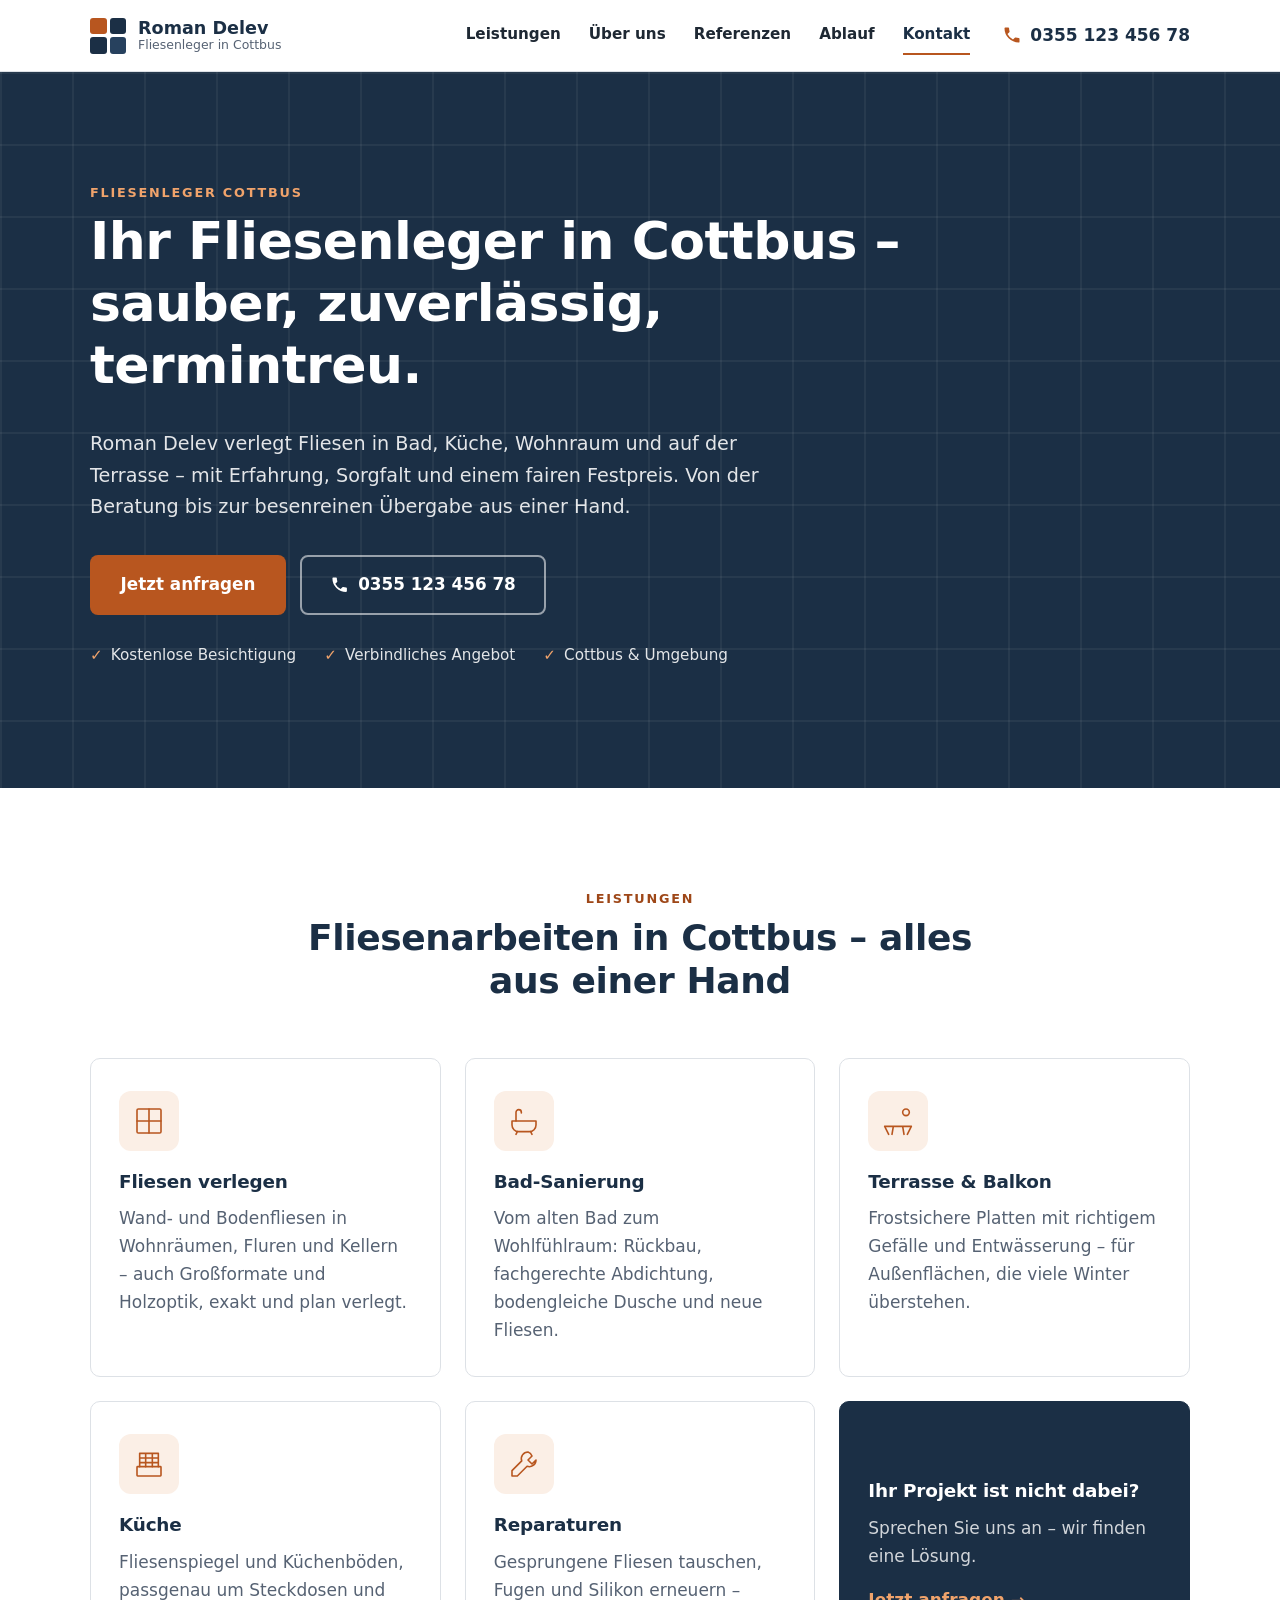
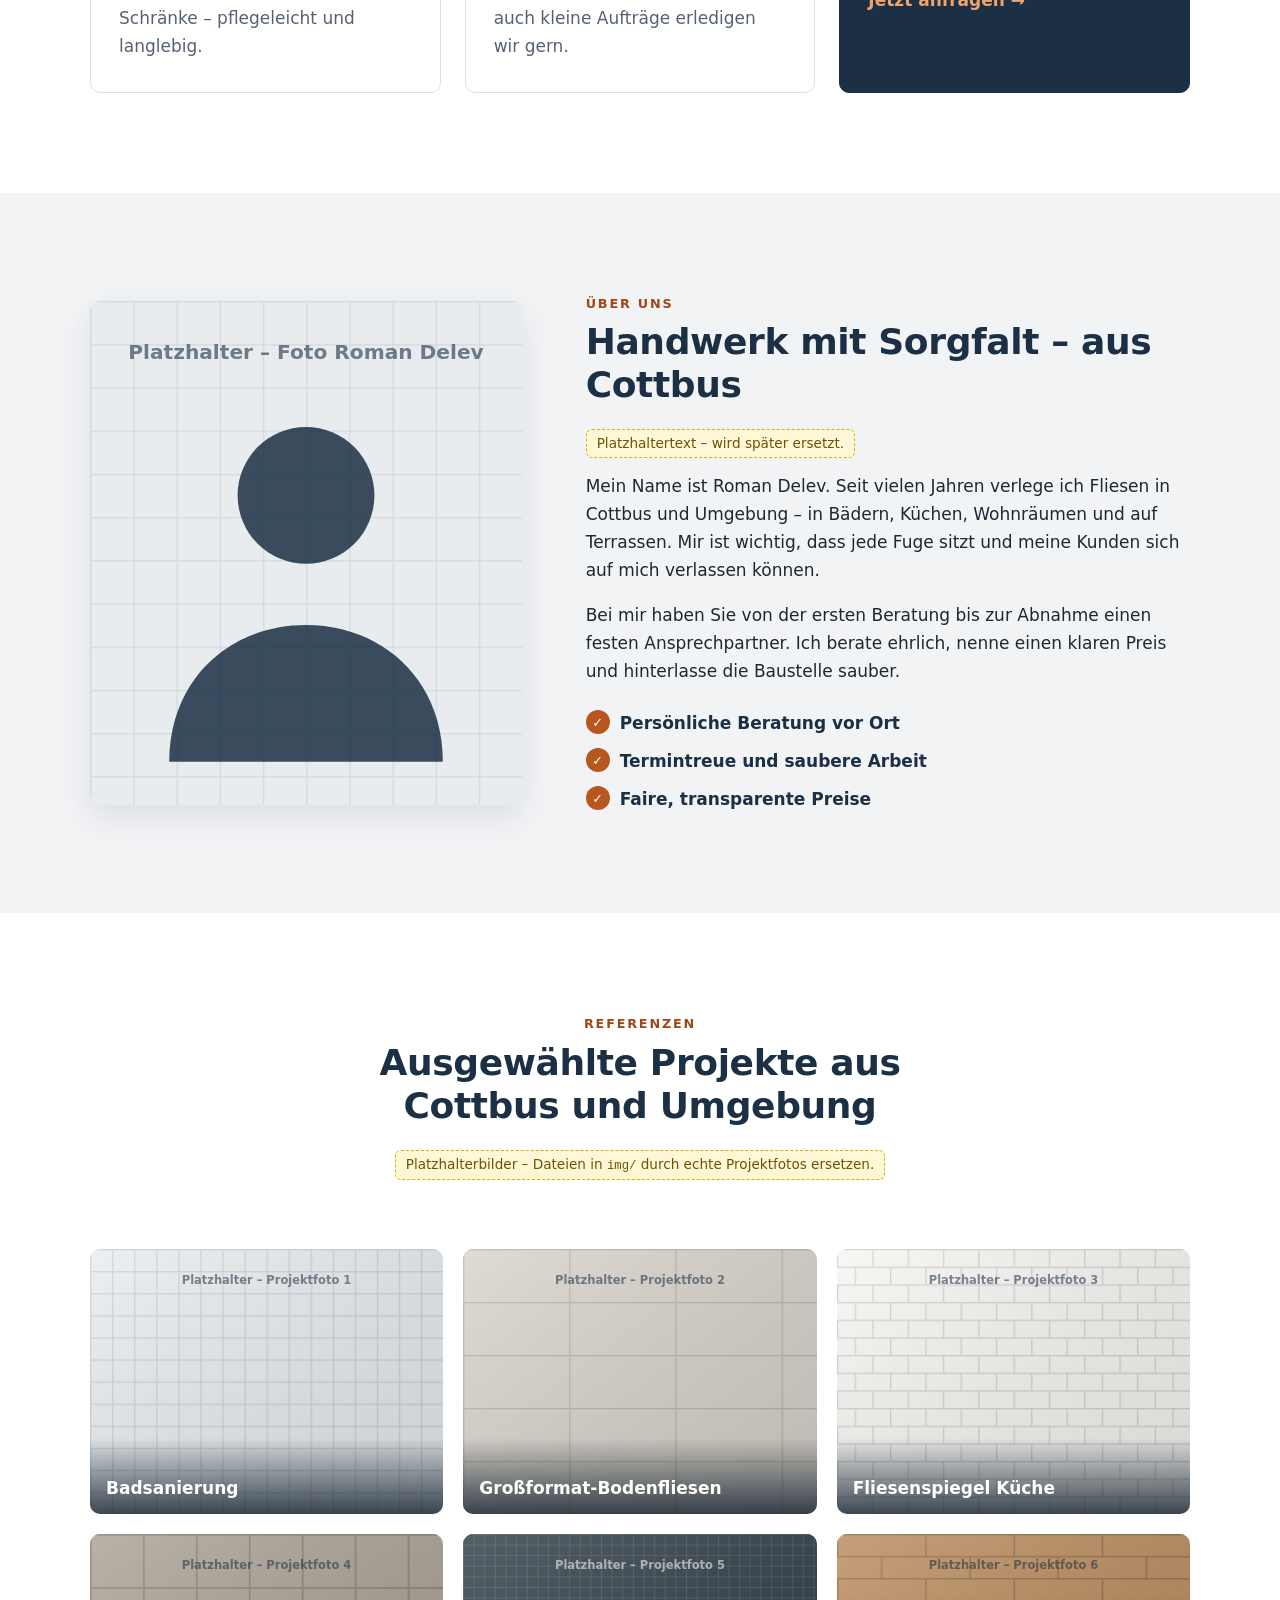
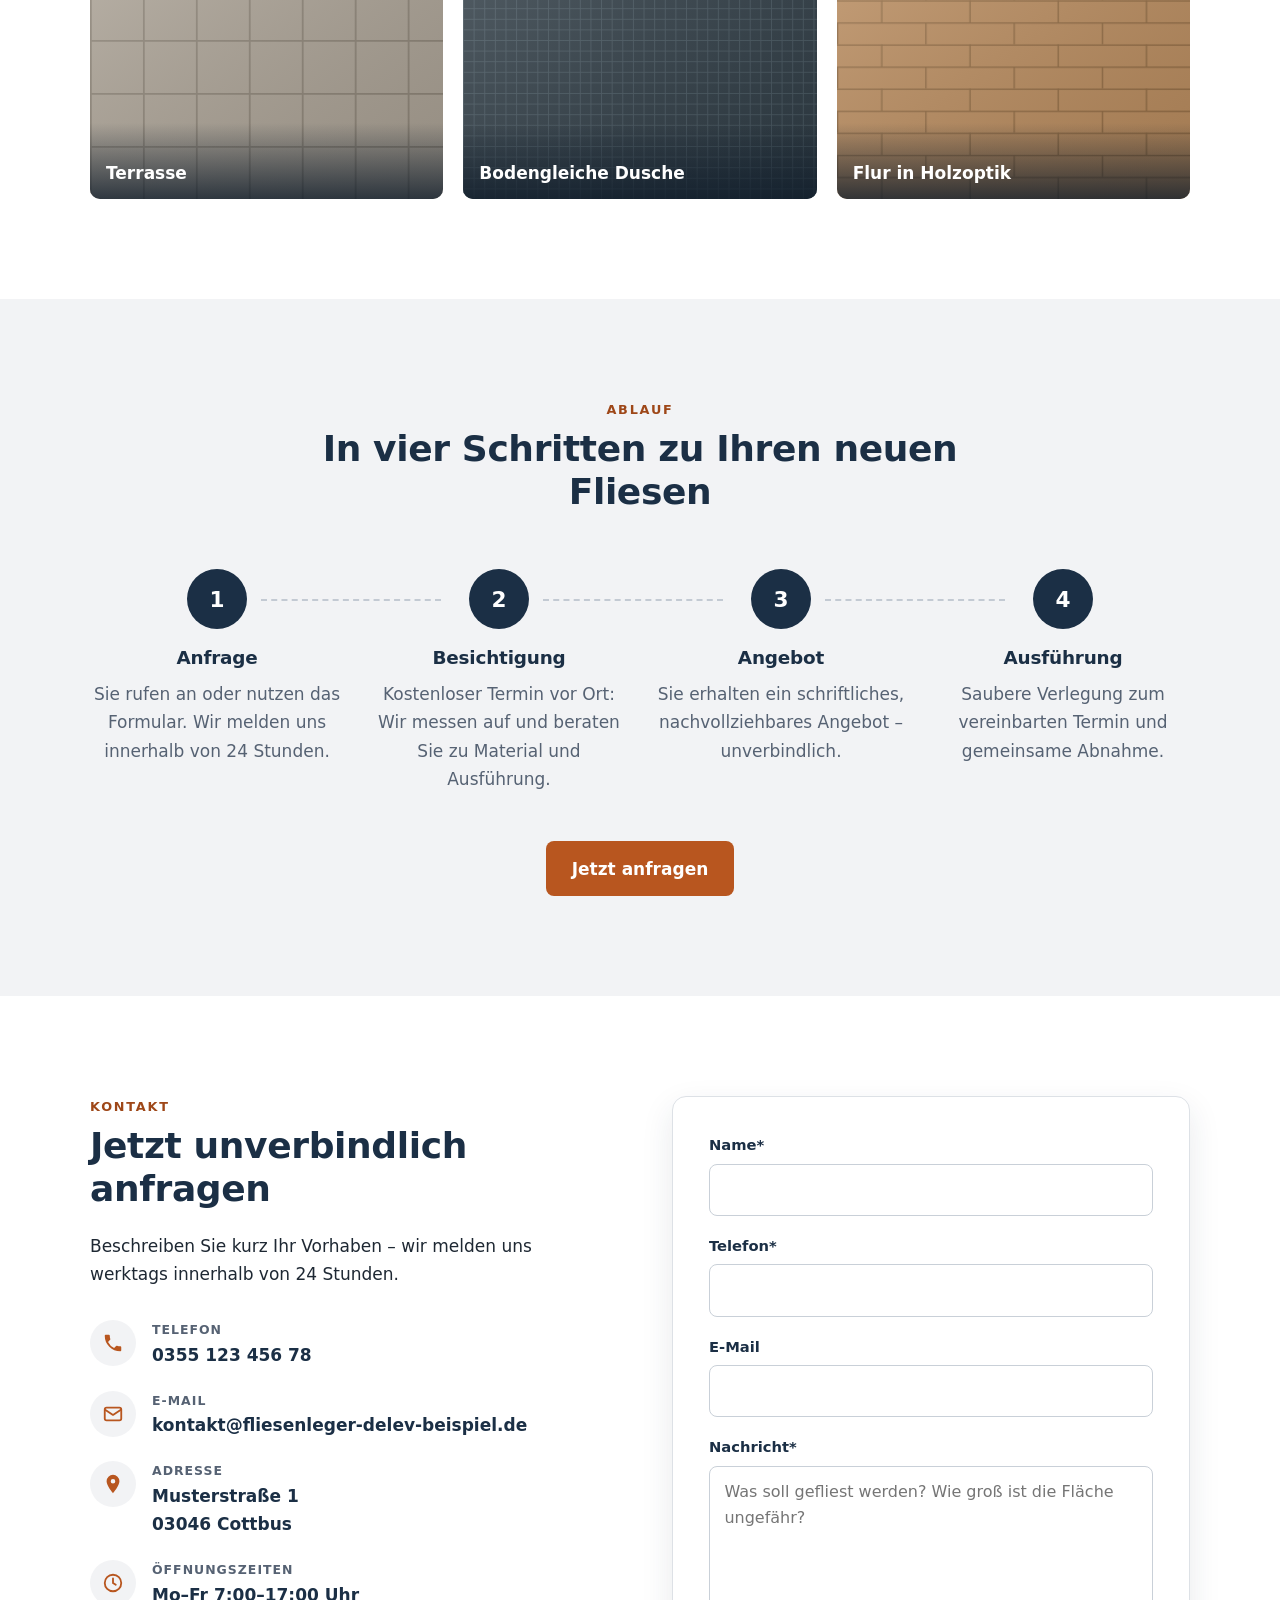
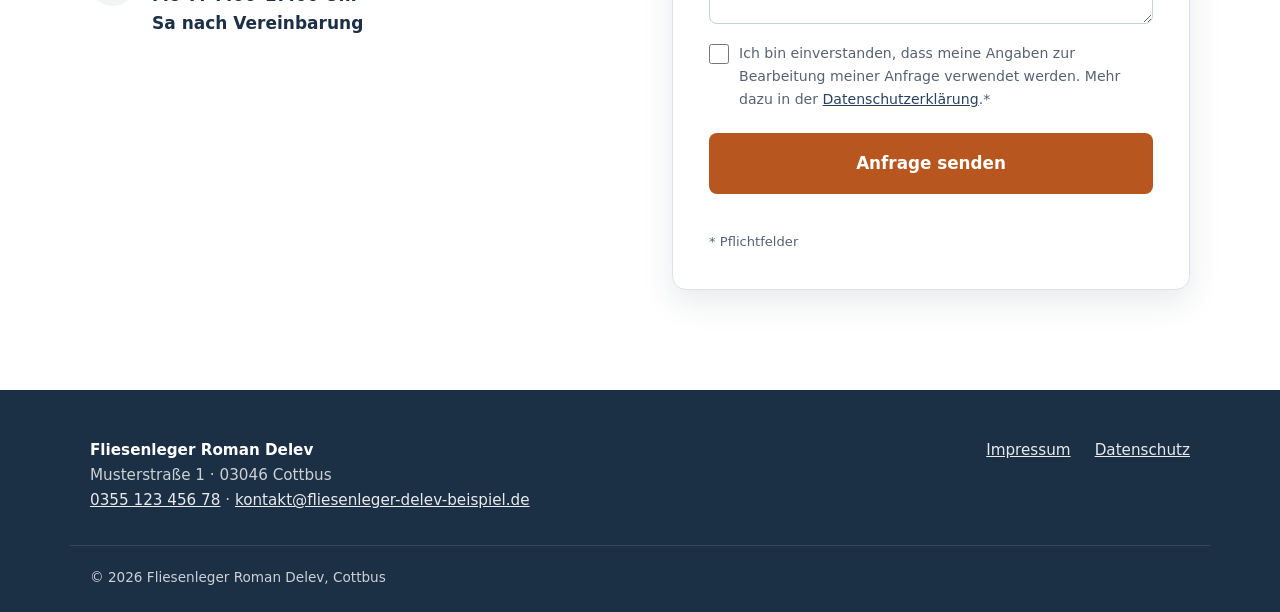
==== commit 38c0a966: "Website für Fliesenleger Roman Delev neu aufbauen One-Pager mit Start, Leistungen, Über uns, Referen" ====
--- a/index.html
+++ b/index.html
@@ -3,42 +3,45 @@
 <head>
   <meta charset="utf-8">
   <meta name="viewport" content="width=device-width, initial-scale=1">
-  <title>Fliesenleger in Cottbus – Bad, Küche & Boden | Fliesen Mustermann</title>
-  <meta name="description" content="Ihr Fliesenleger in Cottbus und Umgebung: Badsanierung, Bodenfliesen, Küchenspiegel, Terrassen und Reparaturen. Sauber, termintreu, Festpreis-Angebot. Jetzt kostenlos anfragen!">
-  <meta name="theme-color" content="#1f3a4d">
+  <title>Fliesenleger Cottbus – Roman Delev | Bad, Terrasse &amp; Fliesenarbeiten</title>
+  <meta name="description" content="Fliesenleger in Cottbus: Roman Delev verlegt Fliesen, saniert Bäder, gestaltet Terrassen, Balkone und Küchen und übernimmt Reparaturen. Sauber, zuverlässig, termintreu – jetzt kostenlos anfragen!">
+  <meta name="theme-color" content="#1b2f45">
+  <link rel="canonical" href="https://www.fliesenleger-delev-beispiel.de/">
   <link rel="icon" href="img/favicon.svg" type="image/svg+xml">
-  <link rel="canonical" href="https://www.fliesenleger-beispiel.de/">
 
   <meta property="og:type" content="website">
-  <meta property="og:title" content="Fliesenleger in Cottbus – Fliesen Mustermann">
-  <meta property="og:description" content="Badsanierung, Bodenfliesen, Terrassen & mehr in Cottbus und Umgebung. Kostenloses Angebot anfordern.">
   <meta property="og:locale" content="de_DE">
-
-  <link rel="preconnect" href="https://fonts.googleapis.com">
-  <link rel="preconnect" href="https://fonts.gstatic.com" crossorigin>
-  <link href="https://fonts.googleapis.com/css2?family=Inter:wght@400;500;600;700;800&display=swap" rel="stylesheet">
+  <meta property="og:title" content="Fliesenleger Cottbus – Roman Delev">
+  <meta property="og:description" content="Fliesen verlegen, Bad-Sanierung, Terrasse, Küche und Reparaturen in Cottbus und Umgebung. Jetzt unverbindlich anfragen.">
+
   <link rel="stylesheet" href="css/style.css">
 
-  <!-- Strukturierte Daten für Google (lokale Suche). PLATZHALTER: Name, Telefon, E-Mail, Adresse ersetzen. -->
+  <!-- Firmendaten für Google. PLATZHALTER: Telefon, E-Mail, Straße und Domain ersetzen. -->
   <script type="application/ld+json">
   {
     "@context": "https://schema.org",
     "@type": "HomeAndConstructionBusiness",
-    "name": "Fliesen Mustermann",
-    "description": "Fliesenleger in Cottbus: Badsanierung, Bodenfliesen, Küchenspiegel, Terrassen und Reparaturen.",
+    "name": "Fliesenleger Roman Delev",
+    "founder": { "@type": "Person", "name": "Roman Delev" },
+    "description": "Fliesenleger in Cottbus: Fliesen verlegen, Bad-Sanierung, Terrasse und Balkon, Küche und Reparaturen.",
+    "url": "https://www.fliesenleger-delev-beispiel.de/",
     "telephone": "+49 355 12345678",
-    "email": "kontakt@fliesenleger-beispiel.de",
-    "url": "https://www.fliesenleger-beispiel.de/",
+    "email": "kontakt@fliesenleger-delev-beispiel.de",
     "address": {
       "@type": "PostalAddress",
+      "streetAddress": "Musterstraße 1",
+      "postalCode": "03046",
       "addressLocality": "Cottbus",
-      "postalCode": "03046",
       "addressRegion": "Brandenburg",
       "addressCountry": "DE"
     },
-    "areaServed": ["Cottbus", "Spree-Neiße", "Spreewald", "Lausitz"],
-    "openingHours": "Mo-Fr 07:00-17:00",
-    "priceRange": "€€"
+    "areaServed": { "@type": "City", "name": "Cottbus" },
+    "openingHoursSpecification": [{
+      "@type": "OpeningHoursSpecification",
+      "dayOfWeek": ["Monday", "Tuesday", "Wednesday", "Thursday", "Friday"],
+      "opens": "07:00",
+      "closes": "17:00"
+    }]
   }
   </script>
 </head>
@@ -46,31 +49,35 @@
 
 <a class="skip-link" href="#main">Zum Inhalt springen</a>
 
-<header class="site-header" id="top">
+<!-- Icons (einmal definiert, mehrfach verwendet) -->
+<svg width="0" height="0" class="sr-only" aria-hidden="true">
+  <symbol id="i-phone" viewBox="0 0 24 24"><path fill="currentColor" d="M6.6 10.8a15.1 15.1 0 0 0 6.6 6.6l2.2-2.2a1 1 0 0 1 1-.25 11.4 11.4 0 0 0 3.6.57 1 1 0 0 1 1 1V20a1 1 0 0 1-1 1A17 17 0 0 1 3 4a1 1 0 0 1 1-1h3.5a1 1 0 0 1 1 1c0 1.25.2 2.45.57 3.57a1 1 0 0 1-.25 1z"/></symbol>
+  <symbol id="i-mail" viewBox="0 0 24 24"><g fill="none" stroke="currentColor" stroke-width="2" stroke-linejoin="round"><rect x="3" y="5" width="18" height="14" rx="2"/><path d="m3 7 9 6 9-6"/></g></symbol>
+  <symbol id="i-pin" viewBox="0 0 24 24"><path fill="currentColor" d="M12 2a7 7 0 0 0-7 7c0 5 7 13 7 13s7-8 7-13a7 7 0 0 0-7-7zm0 9.5A2.5 2.5 0 1 1 12 6.5a2.5 2.5 0 0 1 0 5z"/></symbol>
+  <symbol id="i-clock" viewBox="0 0 24 24"><g fill="none" stroke="currentColor" stroke-width="2" stroke-linecap="round"><circle cx="12" cy="12" r="9"/><path d="M12 7v5l3 2"/></g></symbol>
+</svg>
+
+<header class="site-header">
   <div class="container header-inner">
-    <a href="#top" class="logo" aria-label="Fliesen Mustermann – Startseite">
-      <span class="logo-mark" aria-hidden="true"></span>
-      <span class="logo-text">
-        <strong>Fliesen Mustermann</strong>
-        <small>Fliesenleger in Cottbus</small>
-      </span>
+    <a href="#start" class="logo" aria-label="Fliesenleger Roman Delev – zum Seitenanfang">
+      <span class="logo-mark" aria-hidden="true"><i></i><i></i><i></i><i></i></span>
+      <span class="logo-text"><strong>Roman Delev</strong><small>Fliesenleger in Cottbus</small></span>
     </a>
 
-    <nav class="main-nav" id="main-nav" aria-label="Hauptnavigation">
+    <nav class="main-nav" id="main-nav" aria-label="Hauptmenü">
       <a href="#leistungen">Leistungen</a>
-      <a href="#vorteile">Warum wir</a>
+      <a href="#ueber-uns">Über uns</a>
+      <a href="#referenzen">Referenzen</a>
       <a href="#ablauf">Ablauf</a>
-      <a href="#referenzen">Referenzen</a>
-      <a href="#faq">FAQ</a>
-      <a href="#kontakt" class="btn btn-primary btn-sm">Angebot anfragen</a>
+      <a href="#kontakt">Kontakt</a>
     </nav>
 
-    <a href="tel:+4935512345678" class="header-phone" aria-label="Jetzt anrufen: 0355 123 456 78">
-      <svg viewBox="0 0 24 24" aria-hidden="true"><path d="M6.6 10.8a15.1 15.1 0 0 0 6.6 6.6l2.2-2.2a1 1 0 0 1 1-.25 11.4 11.4 0 0 0 3.6.57 1 1 0 0 1 1 1V20a1 1 0 0 1-1 1A17 17 0 0 1 3 4a1 1 0 0 1 1-1h3.5a1 1 0 0 1 1 1c0 1.25.2 2.45.57 3.57a1 1 0 0 1-.25 1z"/></svg>
+    <a href="tel:+4935512345678" class="header-phone">
+      <svg aria-hidden="true"><use href="#i-phone"/></svg>
       <span>0355 123 456 78</span>
     </a>
 
-    <button class="nav-toggle" aria-controls="main-nav" aria-expanded="false" aria-label="Menü öffnen">
+    <button class="nav-toggle" type="button" aria-controls="main-nav" aria-expanded="false" aria-label="Menü öffnen">
       <span></span><span></span><span></span>
     </button>
   </div>
@@ -78,376 +85,227 @@
 
 <main id="main">
 
-  <!-- HERO -->
-  <section class="hero">
-    <div class="hero-pattern" aria-hidden="true"></div>
+  <!-- 1. START -->
+  <section class="hero" id="start">
     <div class="container hero-inner">
-      <div class="hero-copy">
-        <p class="eyebrow">Fliesenleger für Cottbus &amp; Umgebung</p>
-        <h1>Fliesenarbeiten, die Jahrzehnte halten – sauber verlegt, pünktlich fertig.</h1>
-        <p class="lead">Ob neues Bad, großformatige Bodenfliesen oder die Terrasse: Wir beraten Sie ehrlich, nennen einen festen Preis und hinterlassen die Baustelle besenrein.</p>
-        <div class="hero-cta">
-          <a href="#kontakt" class="btn btn-primary btn-lg">Kostenloses Angebot anfordern</a>
-          <a href="tel:+4935512345678" class="btn btn-ghost btn-lg">
-            <svg viewBox="0 0 24 24" aria-hidden="true"><path d="M6.6 10.8a15.1 15.1 0 0 0 6.6 6.6l2.2-2.2a1 1 0 0 1 1-.25 11.4 11.4 0 0 0 3.6.57 1 1 0 0 1 1 1V20a1 1 0 0 1-1 1A17 17 0 0 1 3 4a1 1 0 0 1 1-1h3.5a1 1 0 0 1 1 1c0 1.25.2 2.45.57 3.57a1 1 0 0 1-.25 1z"/></svg>
-            0355 123 456 78
-          </a>
-        </div>
-        <ul class="hero-trust">
-          <li>✔ Kostenlose Besichtigung vor Ort</li>
-          <li>✔ Festpreis-Angebot</li>
-          <li>✔ Antwort innerhalb von 24 Std.</li>
-        </ul>
-      </div>
-
-      <aside class="hero-card" aria-label="Schnellanfrage">
-        <h2>In 30 Sekunden anfragen</h2>
-        <p>Rückruf werktags innerhalb von 24 Stunden.</p>
-        <form class="quick-form js-lead-form" data-form="schnellanfrage" novalidate>
-          <label>Was soll gefliest werden?
-            <select name="leistung" required>
-              <option value="">Bitte wählen …</option>
-              <option>Badsanierung</option>
-              <option>Bodenfliesen</option>
-              <option>Küche / Fliesenspiegel</option>
-              <option>Terrasse / Balkon</option>
-              <option>Reparatur / Fugen erneuern</option>
-              <option>Sonstiges</option>
-            </select>
-          </label>
-          <label>Ihr Name
-            <input type="text" name="name" autocomplete="name" required>
-          </label>
-          <label>Telefonnummer
-            <input type="tel" name="telefon" autocomplete="tel" required>
-          </label>
-          <label class="check">
-            <input type="checkbox" name="datenschutz" required>
-            <span>Ich stimme zu, dass meine Angaben zur Bearbeitung der Anfrage verwendet werden (<a href="datenschutz.html">Datenschutz</a>).</span>
-          </label>
-          <button type="submit" class="btn btn-primary btn-block">Rückruf anfordern</button>
-          <p class="form-status" role="status" aria-live="polite"></p>
-        </form>
-      </aside>
-    </div>
-  </section>
-
-  <!-- TRUST BAR -->
-  <section class="trust-bar" aria-label="Unsere Stärken">
-    <div class="container trust-grid">
-      <div><strong>20+</strong><span>Jahre Erfahrung</span></div>
-      <div><strong>500+</strong><span>fertige Projekte</span></div>
-      <div><strong>100&nbsp;%</strong><span>Festpreis, keine Überraschungen</span></div>
-      <div><strong>5 Jahre</strong><span>Gewährleistung</span></div>
-    </div>
-  </section>
-
-  <!-- LEISTUNGEN -->
+      <p class="eyebrow">Fliesenleger Cottbus</p>
+      <h1>Ihr Fliesenleger in Cottbus – sauber, zuverlässig, termintreu.</h1>
+      <p class="lead">Roman Delev verlegt Fliesen in Bad, Küche, Wohnraum und auf der Terrasse – mit Erfahrung, Sorgfalt und einem fairen Festpreis. Von der Beratung bis zur besenreinen Übergabe aus einer Hand.</p>
+      <div class="hero-actions">
+        <a href="#kontakt" class="btn btn-accent btn-lg">Jetzt anfragen</a>
+        <a href="tel:+4935512345678" class="btn btn-outline-light btn-lg">
+          <svg aria-hidden="true"><use href="#i-phone"/></svg> 0355 123 456 78
+        </a>
+      </div>
+      <ul class="hero-points">
+        <li>Kostenlose Besichtigung</li>
+        <li>Verbindliches Angebot</li>
+        <li>Cottbus &amp; Umgebung</li>
+      </ul>
+    </div>
+  </section>
+
+  <!-- 2. LEISTUNGEN -->
   <section class="section" id="leistungen">
     <div class="container">
       <header class="section-head">
         <p class="eyebrow">Leistungen</p>
-        <h2>Alles rund um Fliesen – aus einer Hand</h2>
-        <p>Vom Ausbau der alten Fliesen über Abdichtung und Estrich-Vorbereitung bis zur letzten Silikonfuge.</p>
+        <h2>Fliesenarbeiten in Cottbus – alles aus einer Hand</h2>
       </header>
-
-      <div class="cards">
-        <article class="card">
-          <div class="card-icon" aria-hidden="true">
-            <svg viewBox="0 0 48 48"><path d="M8 26h32v6a8 8 0 0 1-8 8H16a8 8 0 0 1-8-8z"/><path d="M6 26h36M12 26V12a4 4 0 0 1 8 0"/><path d="M14 40l-2 4M34 40l2 4"/></svg>
-          </div>
-          <h3>Badsanierung</h3>
-          <p>Komplettsanierung oder Teilrenovierung: bodengleiche Dusche, Wand- und Bodenfliesen, fachgerechte Abdichtung.</p>
-        </article>
-        <article class="card">
-          <div class="card-icon" aria-hidden="true">
-            <svg viewBox="0 0 48 48"><path d="M6 14h36v28H6z"/><path d="M6 28h36M18 14v28M30 14v28"/></svg>
-          </div>
-          <h3>Bodenfliesen &amp; Großformate</h3>
-          <p>Wohnräume, Flure und Küchen – auch Großformate bis 120×120&nbsp;cm und Holzoptik, plan und fugenarm verlegt.</p>
-        </article>
-        <article class="card">
-          <div class="card-icon" aria-hidden="true">
-            <svg viewBox="0 0 48 48"><path d="M6 30h36v12H6z"/><path d="M10 30V8h28v22"/><path d="M10 16h28M10 23h28M19 8v22M29 8v22"/></svg>
-          </div>
-          <h3>Küche &amp; Fliesenspiegel</h3>
-          <p>Moderne Küchenrückwände, Metro-Fliesen oder Mosaik – passgenau um Steckdosen und Oberschränke.</p>
-        </article>
-        <article class="card">
-          <div class="card-icon" aria-hidden="true">
-            <svg viewBox="0 0 48 48"><circle cx="36" cy="12" r="5"/><path d="M4 36l10-6h20l10 6"/><path d="M4 36v6h40v-6M14 30v12M24 30v12M34 30v12"/></svg>
-          </div>
+      <div class="services">
+        <article class="service">
+          <span class="service-icon" aria-hidden="true">
+            <svg viewBox="0 0 48 48"><rect x="6" y="6" width="36" height="36" rx="2"/><path d="M6 24h36M24 6v36"/></svg>
+          </span>
+          <h3>Fliesen verlegen</h3>
+          <p>Wand- und Bodenfliesen in Wohnräumen, Fluren und Kellern – auch Großformate und Holzoptik, exakt und plan verlegt.</p>
+        </article>
+        <article class="service">
+          <span class="service-icon" aria-hidden="true">
+            <svg viewBox="0 0 48 48"><path d="M6 24h36v6a10 10 0 0 1-10 10H16A10 10 0 0 1 6 30z"/><path d="M12 24V11a4 4 0 0 1 8 0v1"/><path d="m14 40-2 4m22-4 2 4"/></svg>
+          </span>
+          <h3>Bad-Sanierung</h3>
+          <p>Vom alten Bad zum Wohlfühlraum: Rückbau, fachgerechte Abdichtung, bodengleiche Dusche und neue Fliesen.</p>
+        </article>
+        <article class="service">
+          <span class="service-icon" aria-hidden="true">
+            <svg viewBox="0 0 48 48"><circle cx="36" cy="11" r="5"/><path d="M4 32h40M4 32l6 12m34-12-6 12M17 32l-2 12m16-12 2 12"/></svg>
+          </span>
           <h3>Terrasse &amp; Balkon</h3>
-          <p>Frostsichere Keramikplatten, Gefälle und Drainage für trockene, langlebige Außenflächen.</p>
-        </article>
-        <article class="card">
-          <div class="card-icon" aria-hidden="true">
-            <svg viewBox="0 0 48 48"><path d="M30 6l12 12-20 20H10V26z"/><path d="M26 10l12 12"/></svg>
-          </div>
-          <h3>Reparatur &amp; Fugen</h3>
-          <p>Gesprungene Fliesen tauschen, Fugen erneuern, Silikon nachziehen – auch kleine Aufträge sind willkommen.</p>
-        </article>
-        <article class="card">
-          <div class="card-icon" aria-hidden="true">
-            <svg viewBox="0 0 48 48"><path d="M24 6v8M24 34v8M6 24h8M34 24h8"/><circle cx="24" cy="24" r="8"/></svg>
-          </div>
-          <h3>Barrierefreie Bäder</h3>
-          <p>Bodengleiche Duschen und rutschhemmende Beläge – altersgerecht umbauen, oft förderfähig (z.&nbsp;B. KfW, Pflegekasse).</p>
-        </article>
-      </div>
-    </div>
-  </section>
-
-  <!-- VORTEILE -->
-  <section class="section section-alt" id="vorteile">
-    <div class="container split">
+          <p>Frostsichere Platten mit richtigem Gefälle und Entwässerung – für Außenflächen, die viele Winter überstehen.</p>
+        </article>
+        <article class="service">
+          <span class="service-icon" aria-hidden="true">
+            <svg viewBox="0 0 48 48"><rect x="6" y="28" width="36" height="14" rx="1"/><path d="M10 28V8h28v20M10 15h28M10 22h28M19 8v20M29 8v20"/></svg>
+          </span>
+          <h3>Küche</h3>
+          <p>Fliesenspiegel und Küchenböden, passgenau um Steckdosen und Schränke – pflegeleicht und langlebig.</p>
+        </article>
+        <article class="service">
+          <span class="service-icon" aria-hidden="true">
+            <svg viewBox="0 0 48 48"><path d="M30 6a10 10 0 0 0-9.4 13.4L6 34v8h8l14.6-14.6A10 10 0 0 0 42 18l-6 6-6-6 6-6a10 10 0 0 0-6-6z"/></svg>
+          </span>
+          <h3>Reparaturen</h3>
+          <p>Gesprungene Fliesen tauschen, Fugen und Silikon erneuern – auch kleine Aufträge erledigen wir gern.</p>
+        </article>
+        <a class="service service-cta" href="#kontakt">
+          <h3>Ihr Projekt ist nicht dabei?</h3>
+          <p>Sprechen Sie uns an – wir finden eine Lösung.</p>
+          <span class="link-arrow">Jetzt anfragen →</span>
+        </a>
+      </div>
+    </div>
+  </section>
+
+  <!-- 3. ÜBER UNS -->
+  <section class="section section-grey" id="ueber-uns">
+    <div class="container about">
+      <figure class="about-img">
+        <img src="img/portrait-platzhalter.svg" width="600" height="700" loading="lazy" alt="Platzhalter für ein Foto von Fliesenleger Roman Delev">
+      </figure>
       <div>
-        <p class="eyebrow">Warum Fliesen Mustermann?</p>
-        <h2>Ein Handwerker, auf den Sie sich verlassen können</h2>
-        <p>Bei uns sprechen Sie vom ersten Anruf bis zur Abnahme mit dem Chef persönlich. Keine Subunternehmer, keine wechselnden Ansprechpartner.</p>
-        <a href="#kontakt" class="btn btn-primary">Jetzt Termin vereinbaren</a>
-      </div>
-      <ul class="benefits">
-        <li>
-          <h3>Pünktlich &amp; termintreu</h3>
-          <p>Wir nennen Ihnen einen verbindlichen Start- und Fertigstellungstermin – und halten ihn.</p>
-        </li>
-        <li>
-          <h3>Sauber gearbeitet</h3>
-          <p>Abdeckung von Böden und Möbeln, staubarmes Arbeiten, besenreine Übergabe jeden Abend.</p>
-        </li>
-        <li>
-          <h3>Transparente Festpreise</h3>
-          <p>Detailliertes schriftliches Angebot nach der kostenlosen Besichtigung – ohne versteckte Kosten.</p>
-        </li>
-        <li>
-          <h3>Regional verwurzelt</h3>
-          <p>Kurze Wege in Cottbus, Spree-Neiße und Spreewald. Wir sind auch nach dem Auftrag für Sie da.</p>
-        </li>
-      </ul>
-    </div>
-  </section>
-
-  <!-- ABLAUF -->
-  <section class="section" id="ablauf">
-    <div class="container">
-      <header class="section-head">
-        <p class="eyebrow">So einfach geht's</p>
-        <h2>In 4 Schritten zu Ihren neuen Fliesen</h2>
-      </header>
-      <ol class="steps">
-        <li><span class="step-no">1</span><h3>Anfrage</h3><p>Anrufen oder Formular ausfüllen – wir melden uns innerhalb von 24 Stunden.</p></li>
-        <li><span class="step-no">2</span><h3>Besichtigung</h3><p>Kostenloser Termin vor Ort: Wir messen auf und beraten zu Material und Ausführung.</p></li>
-        <li><span class="step-no">3</span><h3>Festpreis-Angebot</h3><p>Sie erhalten ein schriftliches, nachvollziehbares Angebot – unverbindlich.</p></li>
-        <li><span class="step-no">4</span><h3>Ausführung</h3><p>Termingerechte, saubere Verlegung und gemeinsame Abnahme. Fertig!</p></li>
-      </ol>
-    </div>
-  </section>
-
-  <!-- REFERENZEN -->
-  <section class="section section-alt" id="referenzen">
+        <p class="eyebrow">Über uns</p>
+        <h2>Handwerk mit Sorgfalt – aus Cottbus</h2>
+        <p class="placeholder-note">Platzhaltertext – wird später ersetzt.</p>
+        <p>Mein Name ist Roman Delev. Seit vielen Jahren verlege ich Fliesen in Cottbus und Umgebung – in Bädern, Küchen, Wohnräumen und auf Terrassen. Mir ist wichtig, dass jede Fuge sitzt und meine Kunden sich auf mich verlassen können.</p>
+        <p>Bei mir haben Sie von der ersten Beratung bis zur Abnahme einen festen Ansprechpartner. Ich berate ehrlich, nenne einen klaren Preis und hinterlasse die Baustelle sauber.</p>
+        <ul class="checklist">
+          <li>Persönliche Beratung vor Ort</li>
+          <li>Termintreue und saubere Arbeit</li>
+          <li>Faire, transparente Preise</li>
+        </ul>
+      </div>
+    </div>
+  </section>
+
+  <!-- 4. REFERENZEN -->
+  <section class="section" id="referenzen">
     <div class="container">
       <header class="section-head">
         <p class="eyebrow">Referenzen</p>
-        <h2>Ausgewählte Projekte aus der Region</h2>
-        <p class="placeholder-note">Platzhalter: Hier kommen echte Fotos von fertigen Projekten hinein – sie sind das wichtigste Verkaufsargument.</p>
+        <h2>Ausgewählte Projekte aus Cottbus und Umgebung</h2>
+        <p class="placeholder-note">Platzhalterbilder – Dateien in <code>img/</code> durch echte Projektfotos ersetzen.</p>
       </header>
       <div class="gallery">
-        <figure class="tile-sample t1"><figcaption><strong>Badsanierung</strong><span>Cottbus-Sandow</span></figcaption></figure>
-        <figure class="tile-sample t2"><figcaption><strong>Großformat 60×120</strong><span>Wohnzimmer, Kolkwitz</span></figcaption></figure>
-        <figure class="tile-sample t3"><figcaption><strong>Küchenspiegel</strong><span>Cottbus-Mitte</span></figcaption></figure>
-        <figure class="tile-sample t4"><figcaption><strong>Terrasse</strong><span>Burg (Spreewald)</span></figcaption></figure>
-        <figure class="tile-sample t5"><figcaption><strong>Bodengleiche Dusche</strong><span>Peitz</span></figcaption></figure>
-        <figure class="tile-sample t6"><figcaption><strong>Flur in Holzoptik</strong><span>Forst (Lausitz)</span></figcaption></figure>
-      </div>
-    </div>
-  </section>
-
-  <!-- KUNDENSTIMMEN -->
-  <section class="section" id="stimmen">
+        <figure><img src="img/referenz-1.svg" width="800" height="600" loading="lazy" alt="Badsanierung mit hellen Wandfliesen"><figcaption>Badsanierung</figcaption></figure>
+        <figure><img src="img/referenz-2.svg" width="800" height="600" loading="lazy" alt="Großformatige Bodenfliesen im Wohnzimmer"><figcaption>Großformat-Bodenfliesen</figcaption></figure>
+        <figure><img src="img/referenz-3.svg" width="800" height="600" loading="lazy" alt="Küchenspiegel mit Metro-Fliesen"><figcaption>Fliesenspiegel Küche</figcaption></figure>
+        <figure><img src="img/referenz-4.svg" width="800" height="600" loading="lazy" alt="Terrasse mit Keramikplatten"><figcaption>Terrasse</figcaption></figure>
+        <figure><img src="img/referenz-5.svg" width="800" height="600" loading="lazy" alt="Bodengleiche Dusche mit dunklen Fliesen"><figcaption>Bodengleiche Dusche</figcaption></figure>
+        <figure><img src="img/referenz-6.svg" width="800" height="600" loading="lazy" alt="Flur mit Fliesen in Holzoptik"><figcaption>Flur in Holzoptik</figcaption></figure>
+      </div>
+    </div>
+  </section>
+
+  <!-- 5. ABLAUF -->
+  <section class="section section-grey" id="ablauf">
     <div class="container">
       <header class="section-head">
-        <p class="eyebrow">Kundenstimmen</p>
-        <h2>Das sagen unsere Kunden</h2>
-        <p class="placeholder-note">Beispieltexte – vor der Veröffentlichung durch echte Bewertungen (z.&nbsp;B. aus Google) ersetzen.</p>
+        <p class="eyebrow">Ablauf</p>
+        <h2>In vier Schritten zu Ihren neuen Fliesen</h2>
       </header>
-      <div class="reviews">
-        <blockquote class="review">
-          <div class="stars" aria-label="5 von 5 Sternen">★★★★★</div>
-          <p>„Unser Bad wurde in nur zwei Wochen komplett erneuert. Alles sauber, pünktlich und genau zum vereinbarten Preis.“</p>
-          <footer>— Familie K., Cottbus</footer>
-        </blockquote>
-        <blockquote class="review">
-          <div class="stars" aria-label="5 von 5 Sternen">★★★★★</div>
-          <p>„Sehr gute Beratung bei der Fliesenauswahl. Die Großformate liegen perfekt – absolut empfehlenswert!“</p>
-          <footer>— Herr S., Spremberg</footer>
-        </blockquote>
-        <blockquote class="review">
-          <div class="stars" aria-label="5 von 5 Sternen">★★★★★</div>
-          <p>„Auch für eine kleine Reparatur kam er schnell vorbei. Freundlich, zuverlässig und fair.“</p>
-          <footer>— Frau M., Guben</footer>
-        </blockquote>
-      </div>
-    </div>
-  </section>
-
-  <!-- EINZUGSGEBIET -->
-  <section class="section section-dark" id="gebiet">
-    <div class="container split">
-      <div>
-        <p class="eyebrow">Einzugsgebiet</p>
-        <h2>Ihr Fliesenleger in Cottbus und der ganzen Lausitz</h2>
-        <p>Wir sind für Sie in Cottbus und im Umkreis von rund 50&nbsp;km im Einsatz – ohne Anfahrtskosten im Stadtgebiet.</p>
-      </div>
-      <ul class="places">
-        <li>Cottbus</li><li>Kolkwitz</li><li>Burg (Spreewald)</li><li>Peitz</li>
-        <li>Spremberg</li><li>Forst (Lausitz)</li><li>Guben</li><li>Drebkau</li>
-        <li>Lübbenau</li><li>Vetschau</li><li>Welzow</li><li>Neuhausen/Spree</li>
-      </ul>
-    </div>
-  </section>
-
-  <!-- FAQ -->
-  <section class="section" id="faq">
-    <div class="container narrow">
-      <header class="section-head">
-        <p class="eyebrow">Häufige Fragen</p>
-        <h2>Gut zu wissen</h2>
-      </header>
-      <div class="faq">
-        <details>
-          <summary>Was kostet das Fliesenlegen pro Quadratmeter?</summary>
-          <p>Das hängt von Format, Untergrund und Aufwand ab. Nach der kostenlosen Besichtigung erhalten Sie einen verbindlichen Festpreis – so wissen Sie vorher genau, was auf Sie zukommt.</p>
-        </details>
-        <details>
-          <summary>Wie lange dauert eine Badsanierung?</summary>
-          <p>Ein durchschnittliches Bad ist meist in 1–3 Wochen fertig, je nach Umfang und Abstimmung mit Sanitär und Elektro. Den genauen Zeitplan erhalten Sie mit dem Angebot.</p>
-        </details>
-        <details>
-          <summary>Muss ich die Fliesen selbst kaufen?</summary>
-          <p>Nein. Gerne beraten wir Sie und besorgen das Material. Sie können aber auch eigene Fliesen stellen – wir prüfen vorab, ob sie geeignet sind.</p>
-        </details>
-        <details>
-          <summary>Übernehmen Sie auch kleine Aufträge?</summary>
-          <p>Ja! Ob einzelne Fliese, neue Fugen oder Silikonarbeiten – rufen Sie einfach an.</p>
-        </details>
-        <details>
-          <summary>Kann ich die Handwerkerleistung von der Steuer absetzen?</summary>
-          <p>Ja, als Privatperson können Sie 20&nbsp;% der Arbeitskosten (max. 1.200&nbsp;€ pro Jahr) nach §&nbsp;35a EStG steuerlich geltend machen. Wir weisen die Lohnkosten in der Rechnung gesondert aus.</p>
-        </details>
-      </div>
-    </div>
-  </section>
-
-  <!-- KONTAKT -->
-  <section class="section section-alt" id="kontakt">
-    <div class="container split contact">
+      <ol class="steps">
+        <li>
+          <span class="step-no" aria-hidden="true">1</span>
+          <h3>Anfrage</h3>
+          <p>Sie rufen an oder nutzen das Formular. Wir melden uns innerhalb von 24 Stunden.</p>
+        </li>
+        <li>
+          <span class="step-no" aria-hidden="true">2</span>
+          <h3>Besichtigung</h3>
+          <p>Kostenloser Termin vor Ort: Wir messen auf und beraten Sie zu Material und Ausführung.</p>
+        </li>
+        <li>
+          <span class="step-no" aria-hidden="true">3</span>
+          <h3>Angebot</h3>
+          <p>Sie erhalten ein schriftliches, nachvollziehbares Angebot – unverbindlich.</p>
+        </li>
+        <li>
+          <span class="step-no" aria-hidden="true">4</span>
+          <h3>Ausführung</h3>
+          <p>Saubere Verlegung zum vereinbarten Termin und gemeinsame Abnahme.</p>
+        </li>
+      </ol>
+      <p class="center"><a href="#kontakt" class="btn btn-accent">Jetzt anfragen</a></p>
+    </div>
+  </section>
+
+  <!-- 6. KONTAKT -->
+  <section class="section" id="kontakt">
+    <div class="container contact">
       <div>
         <p class="eyebrow">Kontakt</p>
-        <h2>Jetzt kostenloses Angebot anfordern</h2>
-        <p>Beschreiben Sie kurz Ihr Vorhaben – wir melden uns werktags innerhalb von 24 Stunden mit einem Terminvorschlag.</p>
-
+        <h2>Jetzt unverbindlich anfragen</h2>
+        <p>Beschreiben Sie kurz Ihr Vorhaben – wir melden uns werktags innerhalb von 24 Stunden.</p>
         <ul class="contact-list">
           <li>
-            <span class="ci" aria-hidden="true"><svg viewBox="0 0 24 24"><path d="M6.6 10.8a15.1 15.1 0 0 0 6.6 6.6l2.2-2.2a1 1 0 0 1 1-.25 11.4 11.4 0 0 0 3.6.57 1 1 0 0 1 1 1V20a1 1 0 0 1-1 1A17 17 0 0 1 3 4a1 1 0 0 1 1-1h3.5a1 1 0 0 1 1 1c0 1.25.2 2.45.57 3.57a1 1 0 0 1-.25 1z"/></svg></span>
+            <span class="ci"><svg aria-hidden="true"><use href="#i-phone"/></svg></span>
             <div><small>Telefon</small><a href="tel:+4935512345678">0355 123 456 78</a></div>
           </li>
           <li>
-            <span class="ci" aria-hidden="true"><svg viewBox="0 0 24 24"><path d="M3 5h18v14H3z" fill="none" stroke="currentColor" stroke-width="2"/><path d="M3 6l9 7 9-7" fill="none" stroke="currentColor" stroke-width="2"/></svg></span>
-            <div><small>E-Mail</small><a href="mailto:kontakt@fliesenleger-beispiel.de">kontakt@fliesenleger-beispiel.de</a></div>
+            <span class="ci"><svg aria-hidden="true"><use href="#i-mail"/></svg></span>
+            <div><small>E-Mail</small><a href="mailto:kontakt@fliesenleger-delev-beispiel.de">kontakt@fliesenleger-delev-beispiel.de</a></div>
           </li>
           <li>
-            <span class="ci" aria-hidden="true"><svg viewBox="0 0 24 24"><path d="M12 2a7 7 0 0 0-7 7c0 5 7 13 7 13s7-8 7-13a7 7 0 0 0-7-7zm0 9.5A2.5 2.5 0 1 1 12 6.5a2.5 2.5 0 0 1 0 5z"/></svg></span>
-            <div><small>Standort</small><span>03046 Cottbus</span></div>
+            <span class="ci"><svg aria-hidden="true"><use href="#i-pin"/></svg></span>
+            <div><small>Adresse</small><address>Musterstraße 1<br>03046 Cottbus</address></div>
           </li>
           <li>
-            <span class="ci" aria-hidden="true"><svg viewBox="0 0 24 24"><circle cx="12" cy="12" r="9" fill="none" stroke="currentColor" stroke-width="2"/><path d="M12 7v5l3 2" fill="none" stroke="currentColor" stroke-width="2"/></svg></span>
-            <div><small>Erreichbarkeit</small><span>Mo–Fr 7:00–17:00 Uhr</span></div>
+            <span class="ci"><svg aria-hidden="true"><use href="#i-clock"/></svg></span>
+            <div><small>Öffnungszeiten</small><span>Mo–Fr 7:00–17:00 Uhr<br>Sa nach Vereinbarung</span></div>
           </li>
         </ul>
       </div>
 
-      <form class="contact-form js-lead-form" data-form="angebot" novalidate>
-        <div class="form-row">
-          <label>Name*
-            <input type="text" name="name" autocomplete="name" required>
-          </label>
-          <label>Telefon*
-            <input type="tel" name="telefon" autocomplete="tel" required>
-          </label>
-        </div>
-        <div class="form-row">
-          <label>E-Mail
-            <input type="email" name="email" autocomplete="email">
-          </label>
-          <label>PLZ / Ort
-            <input type="text" name="ort" autocomplete="address-level2" placeholder="z. B. 03046 Cottbus">
-          </label>
-        </div>
-        <div class="form-row">
-          <label>Leistung*
-            <select name="leistung" required>
-              <option value="">Bitte wählen …</option>
-              <option>Badsanierung</option>
-              <option>Bodenfliesen</option>
-              <option>Küche / Fliesenspiegel</option>
-              <option>Terrasse / Balkon</option>
-              <option>Reparatur / Fugen erneuern</option>
-              <option>Barrierefreies Bad</option>
-              <option>Sonstiges</option>
-            </select>
-          </label>
-          <label>Fläche (ca. m²)
-            <input type="number" name="flaeche" min="1" inputmode="numeric">
-          </label>
-        </div>
-        <label>Gewünschter Zeitraum
-          <select name="zeitraum">
-            <option>So bald wie möglich</option>
-            <option>In 1–3 Monaten</option>
-            <option>In 3–6 Monaten</option>
-            <option>Noch offen</option>
-          </select>
-        </label>
-        <label>Ihre Nachricht
-          <textarea name="nachricht" rows="4" placeholder="Was ist geplant? Gibt es Besonderheiten?"></textarea>
-        </label>
+      <form class="contact-form" id="contact-form" novalidate>
+        <label for="f-name">Name*</label>
+        <input id="f-name" type="text" name="name" autocomplete="name" required>
+
+        <label for="f-tel">Telefon*</label>
+        <input id="f-tel" type="tel" name="telefon" autocomplete="tel" required>
+
+        <label for="f-mail">E-Mail</label>
+        <input id="f-mail" type="email" name="email" autocomplete="email">
+
+        <label for="f-msg">Nachricht*</label>
+        <textarea id="f-msg" name="nachricht" rows="5" required placeholder="Was soll gefliest werden? Wie groß ist die Fläche ungefähr?"></textarea>
+
         <label class="check">
           <input type="checkbox" name="datenschutz" required>
-          <span>Ich stimme zu, dass meine Angaben zur Bearbeitung der Anfrage verwendet werden (<a href="datenschutz.html">Datenschutzerklärung</a>).*</span>
+          <span>Ich bin einverstanden, dass meine Angaben zur Bearbeitung meiner Anfrage verwendet werden. Mehr dazu in der <a href="datenschutz.html">Datenschutzerklärung</a>.*</span>
         </label>
-        <button type="submit" class="btn btn-primary btn-lg btn-block">Unverbindlich anfragen</button>
+
+        <button type="submit" class="btn btn-accent btn-lg btn-block">Anfrage senden</button>
         <p class="form-status" role="status" aria-live="polite"></p>
+        <p class="form-hint">* Pflichtfelder</p>
       </form>
     </div>
   </section>
 
 </main>
 
+<!-- 7. FOOTER -->
 <footer class="site-footer">
-  <div class="container footer-grid">
+  <div class="container footer-inner">
     <div>
-      <strong>Fliesen Mustermann</strong>
-      <p>Fliesenleger in Cottbus<br>03046 Cottbus</p>
-    </div>
-    <div>
-      <a href="tel:+4935512345678">0355 123 456 78</a><br>
-      <a href="mailto:kontakt@fliesenleger-beispiel.de">kontakt@fliesenleger-beispiel.de</a>
-    </div>
-    <nav aria-label="Rechtliches">
+      <strong>Fliesenleger Roman Delev</strong><br>
+      Musterstraße 1 · 03046 Cottbus<br>
+      <a href="tel:+4935512345678">0355 123 456 78</a> · <a href="mailto:kontakt@fliesenleger-delev-beispiel.de">kontakt@fliesenleger-delev-beispiel.de</a>
+    </div>
+    <nav class="footer-nav" aria-label="Rechtliches">
       <a href="impressum.html">Impressum</a>
       <a href="datenschutz.html">Datenschutz</a>
     </nav>
   </div>
-  <p class="container copyright">© <span id="year">2026</span> Fliesen Mustermann</p>
+  <p class="container copyright">© <span id="year">2026</span> Fliesenleger Roman Delev, Cottbus</p>
 </footer>
 
-<!-- Mobile Sticky-Leiste: Anrufen & Anfragen immer griffbereit -->
-<div class="mobile-cta" role="region" aria-label="Schnellkontakt">
-  <a href="tel:+4935512345678" class="btn btn-ghost-dark">📞 Anrufen</a>
-  <a href="#kontakt" class="btn btn-primary">Angebot anfragen</a>
+<!-- Handy: feste Leiste zum Anrufen und Anfragen -->
+<div class="mobile-bar">
+  <a href="tel:+4935512345678" class="btn btn-primary"><svg aria-hidden="true"><use href="#i-phone"/></svg> Anrufen</a>
+  <a href="#kontakt" class="btn btn-accent">Jetzt anfragen</a>
 </div>
 
-<script src="js/main.js"></script>
+<script src="js/main.js" defer></script>
 </body>
 </html>
--- a/css/style.css
+++ b/css/style.css
@@ -1,353 +1,275 @@
 /* ==========================================================
-   Fliesen Mustermann – Stylesheet
-   Farben zentral über Variablen anpassbar.
+   Fliesenleger Roman Delev – Stylesheet
+   Farben und Abstände zentral hier anpassen.
    ========================================================== */
 
 :root {
-  --c-primary: #1f3a4d;      /* Dunkles Petrol/Schiefer */
-  --c-primary-2: #2c5268;
-  --c-accent: #e07a2f;       /* Terrakotta – Handlungsaufforderungen */
-  --c-accent-hover: #c8661d;
-  --c-bg: #ffffff;
-  --c-bg-alt: #f4f1ec;       /* warmes Hellgrau wie Fugenmörtel */
-  --c-text: #1d2429;
-  --c-muted: #5a6670;
-  --c-border: #dcd6cd;
+  --navy: #1b2f45;          /* Dunkelblau: Kopf, Überschriften */
+  --navy-2: #27415e;
+  --grey: #f2f3f5;          /* Hellgrau: Abschnitts-Hintergrund */
+  --line: #dde1e6;
+  --text: #1e2833;
+  --muted: #566273;
+  --accent: #b8561f;        /* Warmer Akzent (Terrakotta), Kontrast zu Weiß 4.8:1 */
+  --accent-hover: #9e4718;
+  --accent-light: #f0a36b;  /* Akzent auf dunklem Grund */
+  --white: #fff;
   --radius: 10px;
-  --shadow: 0 10px 30px rgba(20, 35, 45, .12);
-  --container: 1160px;
+  --shadow: 0 12px 32px rgba(27, 47, 69, .10);
+  --container: 1140px;
   --header-h: 72px;
+  --font: system-ui, -apple-system, "Segoe UI", Roboto, "Helvetica Neue", Arial, sans-serif;
 }
 
 *, *::before, *::after { box-sizing: border-box; }
 
-html { scroll-behavior: smooth; scroll-padding-top: calc(var(--header-h) + 12px); }
+html { scroll-behavior: smooth; scroll-padding-top: calc(var(--header-h) + 8px); -webkit-text-size-adjust: 100%; }
 
 body {
   margin: 0;
-  font-family: "Inter", system-ui, -apple-system, "Segoe UI", Roboto, sans-serif;
-  font-size: 17px;
-  line-height: 1.6;
-  color: var(--c-text);
-  background: var(--c-bg);
-  -webkit-font-smoothing: antialiased;
-}
-
-img, svg { max-width: 100%; display: block; }
-
-a { color: var(--c-primary-2); }
-
-h1, h2, h3 { line-height: 1.2; margin: 0 0 .6em; color: var(--c-primary); }
-h1 { font-size: clamp(2rem, 4.2vw, 3.1rem); font-weight: 800; letter-spacing: -.02em; }
-h2 { font-size: clamp(1.6rem, 3vw, 2.3rem); font-weight: 800; letter-spacing: -.01em; }
+  font-family: var(--font);
+  font-size: 1.0625rem;
+  line-height: 1.65;
+  color: var(--text);
+  background: var(--white);
+}
+
+img, svg { display: block; max-width: 100%; }
+img { height: auto; }
+a { color: var(--navy-2); }
+address { font-style: normal; }
+code { font-size: .9em; }
+
+h1, h2, h3 { color: var(--navy); line-height: 1.2; margin: 0 0 .6em; letter-spacing: -.01em; }
+h1 { font-size: clamp(2rem, 5vw, 3.25rem); font-weight: 800; }
+h2 { font-size: clamp(1.6rem, 3.2vw, 2.25rem); font-weight: 800; }
 h3 { font-size: 1.15rem; font-weight: 700; }
 p  { margin: 0 0 1em; }
 
 .container { width: 100%; max-width: var(--container); margin: 0 auto; padding: 0 20px; }
-.narrow { max-width: 820px; }
-
-.skip-link {
-  position: absolute; left: -999px; top: 8px; z-index: 200;
-  background: var(--c-primary); color: #fff; padding: 8px 14px; border-radius: 6px;
-}
+.center { text-align: center; margin: 48px 0 0; }
+
+.sr-only { position: absolute; width: 1px; height: 1px; overflow: hidden; clip: rect(0 0 0 0); }
+.skip-link { position: absolute; left: -9999px; top: 8px; z-index: 300; background: var(--navy); color: #fff; padding: 8px 14px; border-radius: 6px; }
 .skip-link:focus { left: 8px; }
-
-.eyebrow {
-  text-transform: uppercase; letter-spacing: .12em; font-size: .8rem; font-weight: 700;
-  color: var(--c-accent); margin-bottom: .6em;
-}
+:focus-visible { outline: 3px solid var(--accent); outline-offset: 3px; }
+
+.eyebrow { margin: 0 0 .5em; font-size: .8rem; font-weight: 700; letter-spacing: .14em; text-transform: uppercase; color: var(--accent-hover); }
 
 .placeholder-note {
-  display: inline-block; font-size: .85rem; background: #fff6cc; color: #6b5800;
-  border: 1px dashed #d8b600; padding: 4px 10px; border-radius: 6px;
+  display: inline-block; font-size: .85rem; line-height: 1.4; padding: 4px 10px; border-radius: 6px;
+  background: #fff7d6; color: #6a5500; border: 1px dashed #d6b300;
 }
 
 /* ---------- Buttons ---------- */
 .btn {
   display: inline-flex; align-items: center; justify-content: center; gap: .5em;
+  min-height: 48px; padding: .7em 1.4em; border: 2px solid transparent; border-radius: 8px;
   font: inherit; font-weight: 700; text-decoration: none; cursor: pointer;
-  border: 2px solid transparent; border-radius: 8px; padding: .75em 1.3em;
-  transition: background .2s, color .2s, border-color .2s, transform .1s;
-}
-.btn:active { transform: translateY(1px); }
-.btn svg { width: 1.1em; height: 1.1em; fill: currentColor; }
-.btn-primary { background: var(--c-accent); color: #fff; }
-.btn-primary:hover { background: var(--c-accent-hover); }
-.btn-ghost { border-color: rgba(255,255,255,.6); color: #fff; }
-.btn-ghost:hover { background: rgba(255,255,255,.12); border-color: #fff; }
-.btn-ghost-dark { border-color: var(--c-primary); color: var(--c-primary); background: #fff; }
-.btn-sm { padding: .5em 1em; font-size: .92rem; }
-.btn-lg { padding: .9em 1.6em; font-size: 1.05rem; }
+  transition: background-color .2s, border-color .2s, color .2s;
+}
+.btn svg { width: 1.15em; height: 1.15em; }
+.btn-accent { background: var(--accent); color: #fff; }
+.btn-accent:hover { background: var(--accent-hover); }
+.btn-primary { background: var(--navy); color: #fff; }
+.btn-primary:hover { background: var(--navy-2); }
+.btn-outline-light { border-color: rgba(255,255,255,.55); color: #fff; }
+.btn-outline-light:hover { border-color: #fff; background: rgba(255,255,255,.1); }
+.btn-lg { font-size: 1.05rem; padding: .85em 1.7em; }
 .btn-block { width: 100%; }
-
-:focus-visible { outline: 3px solid var(--c-accent); outline-offset: 2px; }
 
 /* ---------- Header ---------- */
 .site-header {
   position: sticky; top: 0; z-index: 100; height: var(--header-h);
-  background: rgba(255,255,255,.96); backdrop-filter: blur(8px);
-  border-bottom: 1px solid var(--c-border);
-}
-.header-inner { display: flex; align-items: center; gap: 24px; height: 100%; }
-
-.logo { display: flex; align-items: center; gap: 10px; text-decoration: none; color: var(--c-primary); margin-right: auto; }
-.logo-mark {
-  width: 38px; height: 38px; border-radius: 6px; flex: none;
-  background:
-    linear-gradient(var(--c-accent), var(--c-accent)) 0 0 / 17px 17px no-repeat,
-    linear-gradient(var(--c-primary), var(--c-primary)) 21px 0 / 17px 17px no-repeat,
-    linear-gradient(var(--c-primary), var(--c-primary)) 0 21px / 17px 17px no-repeat,
-    linear-gradient(var(--c-primary-2), var(--c-primary-2)) 21px 21px / 17px 17px no-repeat;
-}
+  background: rgba(255,255,255,.97); border-bottom: 1px solid var(--line);
+}
+.header-inner { display: flex; align-items: center; gap: 32px; height: 100%; }
+
+.logo { display: flex; align-items: center; gap: 12px; margin-right: auto; color: var(--navy); text-decoration: none; }
+.logo-mark { display: grid; grid-template-columns: 1fr 1fr; gap: 3px; width: 36px; height: 36px; flex: none; }
+.logo-mark i { border-radius: 3px; background: var(--navy); }
+.logo-mark i:first-child { background: var(--accent); }
+.logo-mark i:last-child { background: var(--navy-2); }
 .logo-text { display: flex; flex-direction: column; line-height: 1.15; }
-.logo-text strong { font-size: 1.08rem; }
-.logo-text small { font-size: .78rem; color: var(--c-muted); }
-
-.main-nav { display: flex; align-items: center; gap: 22px; }
-.main-nav a:not(.btn) { color: var(--c-text); text-decoration: none; font-weight: 500; font-size: .95rem; }
-.main-nav a:not(.btn):hover { color: var(--c-accent); }
-
-.header-phone {
-  display: flex; align-items: center; gap: 8px; font-weight: 700; text-decoration: none;
-  color: var(--c-primary); white-space: nowrap;
-}
-.header-phone svg { width: 20px; height: 20px; fill: var(--c-accent); }
-
-.nav-toggle { display: none; background: none; border: 0; padding: 8px; cursor: pointer; }
-.nav-toggle span { display: block; width: 24px; height: 2px; background: var(--c-primary); margin: 5px 0; transition: .2s; }
+.logo-text strong { font-size: 1.1rem; }
+.logo-text small { font-size: .78rem; color: var(--muted); }
+
+.main-nav { display: flex; gap: 28px; }
+.main-nav a { color: var(--text); text-decoration: none; font-weight: 600; font-size: .95rem; padding: 6px 0; border-bottom: 2px solid transparent; }
+.main-nav a:hover, .main-nav a.active { color: var(--navy); border-bottom-color: var(--accent); }
+
+.header-phone { display: flex; align-items: center; gap: 8px; color: var(--navy); font-weight: 700; text-decoration: none; white-space: nowrap; }
+.header-phone svg { width: 20px; height: 20px; color: var(--accent); }
+
+.nav-toggle { display: none; width: 44px; height: 44px; padding: 10px; border: 0; background: none; cursor: pointer; }
+.nav-toggle span { display: block; height: 2px; margin: 5px 0; background: var(--navy); transition: transform .2s, opacity .2s; }
 
 /* ---------- Hero ---------- */
 .hero {
-  position: relative; overflow: hidden; color: #fff;
-  background: linear-gradient(135deg, var(--c-primary) 0%, #16303f 100%);
-  padding: 80px 0 90px;
-}
-.hero-pattern {
-  position: absolute; inset: 0; opacity: .08;
+  position: relative; color: rgba(255,255,255,.88); padding: 110px 0 120px;
+  background-color: var(--navy);
+  /* dezentes Fliesenraster */
   background-image:
-    linear-gradient(rgba(255,255,255,1) 2px, transparent 2px),
-    linear-gradient(90deg, rgba(255,255,255,1) 2px, transparent 2px);
-  background-size: 64px 64px;
-  mask-image: linear-gradient(90deg, transparent 0%, #000 70%);
-  -webkit-mask-image: linear-gradient(90deg, transparent 0%, #000 70%);
-}
-.hero-inner { position: relative; display: grid; grid-template-columns: 1.25fr .9fr; gap: 56px; align-items: center; }
+    linear-gradient(rgba(255,255,255,.05) 2px, transparent 2px),
+    linear-gradient(90deg, rgba(255,255,255,.05) 2px, transparent 2px);
+  background-size: 72px 72px;
+}
+.hero-inner > * { max-width: 820px; }
 .hero h1 { color: #fff; }
-.hero .eyebrow { color: #f3a66a; }
-.lead { font-size: 1.15rem; color: rgba(255,255,255,.85); max-width: 40em; }
-.hero-cta { display: flex; flex-wrap: wrap; gap: 14px; margin: 28px 0 22px; }
-.hero-trust { list-style: none; padding: 0; margin: 0; display: flex; flex-wrap: wrap; gap: 8px 22px; font-size: .95rem; color: rgba(255,255,255,.88); }
-
-.hero-card {
-  background: #fff; color: var(--c-text); border-radius: 14px; padding: 28px;
-  box-shadow: 0 25px 60px rgba(0,0,0,.3);
-}
-.hero-card h2 { font-size: 1.4rem; margin-bottom: .2em; }
-.hero-card > p { color: var(--c-muted); font-size: .95rem; }
-
-/* ---------- Forms ---------- */
-form label { display: block; font-weight: 600; font-size: .9rem; margin-bottom: 14px; color: var(--c-primary); }
-form input:not([type=checkbox]), form select, form textarea {
-  display: block; width: 100%; margin-top: 6px; font: inherit; font-size: 1rem; font-weight: 400;
-  padding: .7em .85em; border: 1.5px solid var(--c-border); border-radius: 8px; background: #fff; color: var(--c-text);
-}
-form input:focus, form select:focus, form textarea:focus { border-color: var(--c-primary-2); outline: none; box-shadow: 0 0 0 3px rgba(44,82,104,.18); }
-form .invalid { border-color: #c0392b !important; }
-form .check { display: flex; gap: 10px; align-items: flex-start; font-weight: 400; font-size: .85rem; color: var(--c-muted); }
-form .check input { margin-top: 4px; width: 18px; height: 18px; flex: none; accent-color: var(--c-accent); }
-form .check.invalid span { color: #c0392b; }
-.form-row { display: grid; grid-template-columns: 1fr 1fr; gap: 0 16px; }
-.form-status { margin: 12px 0 0; font-size: .95rem; min-height: 1.2em; }
-.form-status.ok { color: #1e7b45; font-weight: 600; }
+.hero .eyebrow { color: var(--accent-light); }
+.lead { font-size: 1.2rem; max-width: 38em; }
+.hero-actions { display: flex; flex-wrap: wrap; gap: 14px; margin: 32px 0 28px; }
+.hero-points { display: flex; flex-wrap: wrap; gap: 8px 28px; margin: 0; padding: 0; list-style: none; font-size: .95rem; }
+.hero-points li::before { content: "✓"; margin-right: 8px; color: var(--accent-light); font-weight: 700; }
+
+/* ---------- Abschnitte ---------- */
+.section { padding: 100px 0; }
+.section-grey { background: var(--grey); }
+.section-head { max-width: 680px; margin: 0 auto 56px; text-align: center; }
+
+/* Leistungen */
+.services { display: grid; grid-template-columns: repeat(3, 1fr); gap: 24px; }
+.service {
+  padding: 32px 28px; border: 1px solid var(--line); border-radius: var(--radius); background: #fff;
+  transition: box-shadow .2s, transform .2s;
+}
+.service:hover { box-shadow: var(--shadow); transform: translateY(-3px); }
+.service p { margin: 0; color: var(--muted); }
+.service-icon { display: grid; place-items: center; width: 60px; height: 60px; margin-bottom: 20px; border-radius: 12px; background: #fbefe6; }
+.service-icon svg { width: 32px; height: 32px; fill: none; stroke: var(--accent); stroke-width: 2.4; stroke-linecap: round; stroke-linejoin: round; }
+.service-cta { display: flex; flex-direction: column; justify-content: center; background: var(--navy); border-color: var(--navy); color: rgba(255,255,255,.85); text-decoration: none; }
+.service-cta h3 { color: #fff; }
+.service-cta p { color: rgba(255,255,255,.8); }
+.link-arrow { margin-top: 16px; color: var(--accent-light); font-weight: 700; }
+
+/* Über uns */
+.about { display: grid; grid-template-columns: 5fr 7fr; gap: 64px; align-items: center; }
+.about-img { margin: 0; }
+.about-img img { width: 100%; border-radius: var(--radius); box-shadow: var(--shadow); }
+.checklist { margin: 24px 0 0; padding: 0; list-style: none; display: grid; gap: 10px; }
+.checklist li { position: relative; padding-left: 34px; font-weight: 600; color: var(--navy); }
+.checklist li::before {
+  content: "✓"; position: absolute; left: 0; top: 1px; display: grid; place-items: center;
+  width: 24px; height: 24px; border-radius: 50%; background: var(--accent); color: #fff; font-size: .8rem;
+}
+
+/* Referenzen */
+.gallery { display: grid; grid-template-columns: repeat(3, 1fr); gap: 20px; }
+.gallery figure { position: relative; margin: 0; overflow: hidden; border-radius: var(--radius); background: var(--grey); }
+.gallery img { width: 100%; aspect-ratio: 4 / 3; object-fit: cover; transition: transform .4s; }
+.gallery figure:hover img { transform: scale(1.04); }
+.gallery figcaption {
+  position: absolute; left: 0; right: 0; bottom: 0; padding: 36px 16px 12px;
+  background: linear-gradient(transparent, rgba(15, 28, 42, .78)); color: #fff; font-weight: 600;
+}
+
+/* Ablauf */
+.steps { display: grid; grid-template-columns: repeat(4, 1fr); gap: 28px; margin: 0; padding: 0; list-style: none; }
+.steps li { position: relative; text-align: center; }
+.steps li:not(:last-child)::after {
+  content: ""; position: absolute; top: 30px; left: calc(50% + 44px); right: calc(-50% + 30px);
+  border-top: 2px dashed #c3cad3;
+}
+.step-no {
+  display: grid; place-items: center; width: 60px; height: 60px; margin: 0 auto 18px; border-radius: 50%;
+  background: var(--navy); color: #fff; font-size: 1.35rem; font-weight: 800;
+}
+.steps p { margin: 0; color: var(--muted); }
+
+/* Kontakt */
+.contact { display: grid; grid-template-columns: 1fr 1fr; gap: 64px; align-items: start; }
+.contact-list { display: grid; gap: 22px; margin: 32px 0 0; padding: 0; list-style: none; }
+.contact-list li { display: flex; gap: 16px; align-items: flex-start; }
+.contact-list small { display: block; font-size: .78rem; font-weight: 700; letter-spacing: .08em; text-transform: uppercase; color: var(--muted); }
+.contact-list a, .contact-list address, .contact-list span:not(.ci) { color: var(--navy); font-weight: 600; text-decoration: none; overflow-wrap: anywhere; }
+.contact-list a:hover { color: var(--accent); }
+.ci { display: grid; place-items: center; width: 46px; height: 46px; flex: none; border-radius: 50%; background: var(--grey); color: var(--accent); }
+.ci svg { width: 22px; height: 22px; }
+
+.contact-form { padding: 36px; border-radius: 14px; background: #fff; border: 1px solid var(--line); box-shadow: var(--shadow); }
+.contact-form label { display: block; margin: 0 0 6px; font-weight: 600; font-size: .92rem; color: var(--navy); }
+.contact-form input:not([type=checkbox]), .contact-form textarea {
+  display: block; width: 100%; margin: 0 0 18px; padding: .75em .9em;
+  font: inherit; font-size: 1rem; color: var(--text); background: #fff;
+  border: 1.5px solid #c9d0d8; border-radius: 8px;
+}
+.contact-form textarea { resize: vertical; min-height: 130px; }
+.contact-form input:focus, .contact-form textarea:focus { outline: none; border-color: var(--navy-2); box-shadow: 0 0 0 3px rgba(39, 65, 94, .18); }
+.contact-form .invalid { border-color: #c0392b !important; }
+.contact-form .check { display: flex; gap: 10px; align-items: flex-start; margin: 4px 0 22px; font-weight: 400; font-size: .88rem; color: var(--muted); }
+.contact-form .check input { width: 20px; height: 20px; margin: 2px 0 0; flex: none; accent-color: var(--accent); }
+.contact-form .check.invalid span { color: #c0392b; }
+.form-status { min-height: 1.4em; margin: 14px 0 0; font-weight: 600; }
+.form-status.ok { color: #1d7a45; }
 .form-status.err { color: #c0392b; }
-
-/* ---------- Trust Bar ---------- */
-.trust-bar { background: var(--c-bg-alt); border-bottom: 1px solid var(--c-border); }
-.trust-grid { display: grid; grid-template-columns: repeat(4, 1fr); gap: 20px; padding-top: 28px; padding-bottom: 28px; text-align: center; }
-.trust-grid strong { display: block; font-size: 1.8rem; font-weight: 800; color: var(--c-primary); }
-.trust-grid span { font-size: .92rem; color: var(--c-muted); }
-
-/* ---------- Sections ---------- */
-.section { padding: 90px 0; }
-.section-alt { background: var(--c-bg-alt); }
-.section-dark { background: var(--c-primary); color: rgba(255,255,255,.88); }
-.section-dark h2 { color: #fff; }
-.section-dark .eyebrow { color: #f3a66a; }
-.section-head { text-align: center; max-width: 720px; margin: 0 auto 48px; }
-.section-head p { color: var(--c-muted); }
-
-/* Cards */
-.cards { display: grid; grid-template-columns: repeat(3, 1fr); gap: 24px; }
-.card {
-  background: #fff; border: 1px solid var(--c-border); border-radius: var(--radius); padding: 28px;
-  transition: transform .2s, box-shadow .2s, border-color .2s;
-}
-.card:hover { transform: translateY(-4px); box-shadow: var(--shadow); border-color: transparent; }
-.card p { color: var(--c-muted); margin: 0; font-size: .97rem; }
-.card-icon {
-  width: 56px; height: 56px; border-radius: 12px; display: grid; place-items: center;
-  background: #fbeee3; margin-bottom: 18px;
-}
-.card-icon svg { width: 32px; height: 32px; fill: none; stroke: var(--c-accent); stroke-width: 2.4; stroke-linecap: round; stroke-linejoin: round; }
-
-/* Split */
-.split { display: grid; grid-template-columns: 1fr 1.1fr; gap: 60px; align-items: center; }
-
-.benefits { list-style: none; padding: 0; margin: 0; display: grid; grid-template-columns: 1fr 1fr; gap: 20px; }
-.benefits li { background: #fff; border-radius: var(--radius); padding: 22px; border-left: 4px solid var(--c-accent); }
-.benefits h3 { margin-bottom: .35em; }
-.benefits p { margin: 0; color: var(--c-muted); font-size: .95rem; }
-
-/* Steps */
-.steps { list-style: none; padding: 0; margin: 0; display: grid; grid-template-columns: repeat(4, 1fr); gap: 24px; counter-reset: s; }
-.steps li { position: relative; text-align: center; padding: 0 8px; }
-.steps li:not(:last-child)::after {
-  content: ""; position: absolute; top: 28px; left: calc(50% + 40px); right: calc(-50% + 40px);
-  border-top: 2px dashed var(--c-border);
-}
-.step-no {
-  display: grid; place-items: center; width: 56px; height: 56px; margin: 0 auto 16px;
-  border-radius: 50%; background: var(--c-primary); color: #fff; font-weight: 800; font-size: 1.3rem;
-}
-.steps p { color: var(--c-muted); font-size: .95rem; }
-
-/* Gallery – Platzhalter-Kacheln mit Fliesenmustern (durch echte Fotos ersetzen) */
-.gallery { display: grid; grid-template-columns: repeat(3, 1fr); gap: 18px; }
-.tile-sample {
-  position: relative; margin: 0; aspect-ratio: 4 / 3; border-radius: var(--radius); overflow: hidden;
-  box-shadow: 0 4px 14px rgba(0,0,0,.08);
-}
-.tile-sample figcaption {
-  position: absolute; left: 0; right: 0; bottom: 0; padding: 40px 18px 14px; color: #fff;
-  background: linear-gradient(transparent, rgba(10,20,28,.8));
-  display: flex; flex-direction: column;
-}
-.tile-sample figcaption span { font-size: .85rem; opacity: .85; }
-.tile-sample img { width: 100%; height: 100%; object-fit: cover; }
-
-.t1 { background-color: #e9eef0; background-image:
-  linear-gradient(#cdd6da 2px, transparent 2px), linear-gradient(90deg, #cdd6da 2px, transparent 2px);
-  background-size: 40px 40px; }
-.t2 { background-color: #d8d3cb; background-image:
-  linear-gradient(#bfb8ad 2px, transparent 2px), linear-gradient(90deg, #bfb8ad 2px, transparent 2px);
-  background-size: 160px 80px; }
-.t3 { background-color: #f7f7f5; background-image:
-  linear-gradient(#d4d4d0 2px, transparent 2px),
-  linear-gradient(90deg, #d4d4d0 2px, transparent 2px),
-  linear-gradient(90deg, #d4d4d0 2px, transparent 2px);
-  background-size: 60px 30px, 60px 60px, 60px 60px; background-position: 0 0, 0 0, 30px 30px; }
-.t4 { background-color: #a89f92; background-image:
-  linear-gradient(#8d8476 3px, transparent 3px), linear-gradient(90deg, #8d8476 3px, transparent 3px);
-  background-size: 90px 90px; }
-.t5 { background-color: #2f3d45; background-image:
-  linear-gradient(#45555e 1px, transparent 1px), linear-gradient(90deg, #45555e 1px, transparent 1px);
-  background-size: 18px 18px; }
-.t6 { background-color: #b88a5c; background-image:
-  repeating-linear-gradient(90deg, transparent 0 158px, #8e6740 158px 160px),
-  repeating-linear-gradient(0deg, transparent 0 38px, #8e6740 38px 40px),
-  repeating-linear-gradient(90deg, rgba(255,255,255,.06) 0 6px, transparent 6px 14px); }
-
-/* Reviews */
-.reviews { display: grid; grid-template-columns: repeat(3, 1fr); gap: 24px; }
-.review { margin: 0; background: var(--c-bg-alt); border-radius: var(--radius); padding: 26px; }
-.review .stars { color: #f0a500; letter-spacing: 2px; margin-bottom: 10px; }
-.review p { font-style: italic; }
-.review footer { color: var(--c-muted); font-size: .92rem; font-weight: 600; }
-
-/* Places */
-.places { list-style: none; padding: 0; margin: 0; display: grid; grid-template-columns: repeat(3, 1fr); gap: 10px; }
-.places li { background: rgba(255,255,255,.08); border: 1px solid rgba(255,255,255,.15); border-radius: 8px; padding: 10px 14px; font-weight: 500; }
-.places li::before { content: "📍 "; }
-
-/* FAQ */
-.faq details { border-bottom: 1px solid var(--c-border); padding: 4px 0; }
-.faq summary {
-  cursor: pointer; list-style: none; font-weight: 700; color: var(--c-primary); padding: 16px 40px 16px 0; position: relative;
-}
-.faq summary::-webkit-details-marker { display: none; }
-.faq summary::after {
-  content: "+"; position: absolute; right: 6px; top: 50%; transform: translateY(-50%);
-  font-size: 1.5rem; color: var(--c-accent); transition: transform .2s;
-}
-.faq details[open] summary::after { transform: translateY(-50%) rotate(45deg); }
-.faq details p { color: var(--c-muted); padding-right: 40px; }
-
-/* Contact */
-.contact { align-items: start; }
-.contact-list { list-style: none; padding: 0; margin: 28px 0 0; display: grid; gap: 18px; }
-.contact-list li { display: flex; align-items: center; gap: 14px; }
-.contact-list small { display: block; color: var(--c-muted); font-size: .8rem; text-transform: uppercase; letter-spacing: .08em; }
-.contact-list a, .contact-list span:not(.ci) { font-weight: 700; color: var(--c-primary); text-decoration: none; font-size: 1.05rem; word-break: break-word; }
-.ci { width: 46px; height: 46px; border-radius: 50%; background: var(--c-primary); display: grid; place-items: center; flex: none; color: #fff; }
-.ci svg { width: 22px; height: 22px; fill: #fff; }
-.ci svg [fill=none] { fill: none; }
-.contact-form { background: #fff; padding: 32px; border-radius: 14px; box-shadow: var(--shadow); }
+.form-hint { margin: 0; font-size: .82rem; color: var(--muted); }
 
 /* Footer */
-.site-footer { background: #13262f; color: rgba(255,255,255,.75); padding: 48px 0 20px; font-size: .95rem; }
-.site-footer a { color: rgba(255,255,255,.85); text-decoration: none; }
-.site-footer a:hover { color: #fff; text-decoration: underline; }
+.site-footer { padding: 48px 0 24px; background: var(--navy); color: rgba(255,255,255,.78); font-size: .95rem; }
+.site-footer a { color: rgba(255,255,255,.9); }
 .site-footer strong { color: #fff; }
-.footer-grid { display: grid; grid-template-columns: repeat(3, 1fr); gap: 28px; }
-.footer-grid nav { display: flex; flex-direction: column; gap: 6px; }
-.copyright { margin-top: 32px; padding-top: 18px; border-top: 1px solid rgba(255,255,255,.1); font-size: .85rem; }
-
-.mobile-cta { display: none; }
-
-/* Legal pages */
-.legal { padding: 60px 0 90px; }
-.legal h1 { font-size: 2.2rem; }
-.legal h2 { font-size: 1.35rem; margin-top: 1.6em; }
-
-/* ---------- Responsive ---------- */
-@media (max-width: 1060px) {
-  .main-nav a:not(.btn) { font-size: .9rem; }
-  .main-nav { gap: 16px; }
+.footer-inner { display: flex; flex-wrap: wrap; justify-content: space-between; gap: 24px; }
+.footer-nav { display: flex; gap: 24px; }
+.copyright { margin-top: 32px; padding-top: 20px; border-top: 1px solid rgba(255,255,255,.12); font-size: .85rem; }
+
+.mobile-bar { display: none; }
+
+/* Rechtliche Seiten */
+.legal { padding: 64px 0 96px; }
+.legal .container { max-width: 800px; }
+.legal h2 { font-size: 1.3rem; margin-top: 1.8em; }
+
+/* ---------- Responsiv ---------- */
+@media (max-width: 1000px) {
   .header-phone span { display: none; }
-}
-
-@media (max-width: 960px) {
-  .hero-inner, .split { grid-template-columns: 1fr; gap: 40px; }
-  .cards, .reviews, .gallery { grid-template-columns: 1fr 1fr; }
+  .main-nav { gap: 20px; }
+}
+
+@media (max-width: 860px) {
+  .nav-toggle { display: block; }
+  .header-phone { display: none; }
+  .main-nav {
+    position: fixed; top: var(--header-h); left: 0; right: 0; z-index: -1;
+    flex-direction: column; gap: 0; padding: 8px 20px 20px; background: #fff;
+    border-bottom: 1px solid var(--line); box-shadow: var(--shadow);
+    transform: translateY(-110%); visibility: hidden; transition: transform .25s, visibility .25s;
+  }
+  .main-nav.open { transform: none; visibility: visible; }
+  .main-nav a { padding: 14px 0; border-bottom: 1px solid var(--grey); font-size: 1.05rem; }
+  .nav-toggle[aria-expanded="true"] span:nth-child(1) { transform: translateY(7px) rotate(45deg); }
+  .nav-toggle[aria-expanded="true"] span:nth-child(2) { opacity: 0; }
+  .nav-toggle[aria-expanded="true"] span:nth-child(3) { transform: translateY(-7px) rotate(-45deg); }
+
+  .services, .gallery { grid-template-columns: 1fr 1fr; }
+  .about, .contact { grid-template-columns: 1fr; gap: 40px; }
+  .about-img { max-width: 420px; }
   .steps { grid-template-columns: 1fr 1fr; row-gap: 40px; }
   .steps li::after { display: none; }
-  .trust-grid { grid-template-columns: 1fr 1fr; }
-
-  .nav-toggle { display: block; }
-  .main-nav {
-    position: fixed; top: var(--header-h); left: 0; right: 0; flex-direction: column; align-items: stretch; gap: 0;
-    background: #fff; border-bottom: 1px solid var(--c-border); padding: 8px 20px 20px;
-    transform: translateY(-120%); transition: transform .25s; box-shadow: var(--shadow); z-index: -1;
+}
+
+@media (max-width: 600px) {
+  body { font-size: 1rem; padding-bottom: 76px; }
+  .section { padding: 72px 0; }
+  .hero { padding: 64px 0 72px; }
+  .hero-actions .btn { width: 100%; }
+  .services, .gallery, .steps { grid-template-columns: 1fr; }
+  .contact-form { padding: 24px 20px; }
+  .footer-inner { flex-direction: column; }
+
+  .mobile-bar {
+    position: fixed; left: 0; right: 0; bottom: 0; z-index: 90;
+    display: grid; grid-template-columns: 1fr 1fr; gap: 10px;
+    padding: 10px 12px calc(10px + env(safe-area-inset-bottom));
+    background: #fff; border-top: 1px solid var(--line); box-shadow: 0 -6px 18px rgba(0,0,0,.08);
   }
-  .main-nav.open { transform: none; }
-  .main-nav a:not(.btn) { padding: 14px 0; border-bottom: 1px solid var(--c-bg-alt); font-size: 1rem; }
-  .main-nav .btn { margin-top: 14px; }
-  .nav-toggle[aria-expanded=true] span:nth-child(1) { transform: translateY(7px) rotate(45deg); }
-  .nav-toggle[aria-expanded=true] span:nth-child(2) { opacity: 0; }
-  .nav-toggle[aria-expanded=true] span:nth-child(3) { transform: translateY(-7px) rotate(-45deg); }
-}
-
-@media (max-width: 640px) {
-  body { font-size: 16px; padding-bottom: 72px; }
-  .section { padding: 64px 0; }
-  .hero { padding: 48px 0 56px; }
-  .hero-cta .btn { width: 100%; }
-  .hero-card, .contact-form { padding: 22px; }
-  .cards, .reviews, .gallery, .benefits, .form-row, .footer-grid { grid-template-columns: 1fr; }
-  .steps { grid-template-columns: 1fr; }
-  .places { grid-template-columns: 1fr 1fr; }
-  .logo-text small { display: none; }
-
-  .mobile-cta {
-    display: grid; grid-template-columns: 1fr 1.4fr; gap: 10px;
-    position: fixed; left: 0; right: 0; bottom: 0; z-index: 90;
-    padding: 10px 12px calc(10px + env(safe-area-inset-bottom));
-    background: #fff; border-top: 1px solid var(--c-border); box-shadow: 0 -6px 20px rgba(0,0,0,.08);
-  }
-  .mobile-cta .btn { padding: .8em .6em; }
 }
 
 @media (prefers-reduced-motion: reduce) {
   html { scroll-behavior: auto; }
   *, *::before, *::after { transition: none !important; }
 }
+
+@media print {
+  .site-header { position: static; }
+  .mobile-bar, .nav-toggle { display: none; }
+}
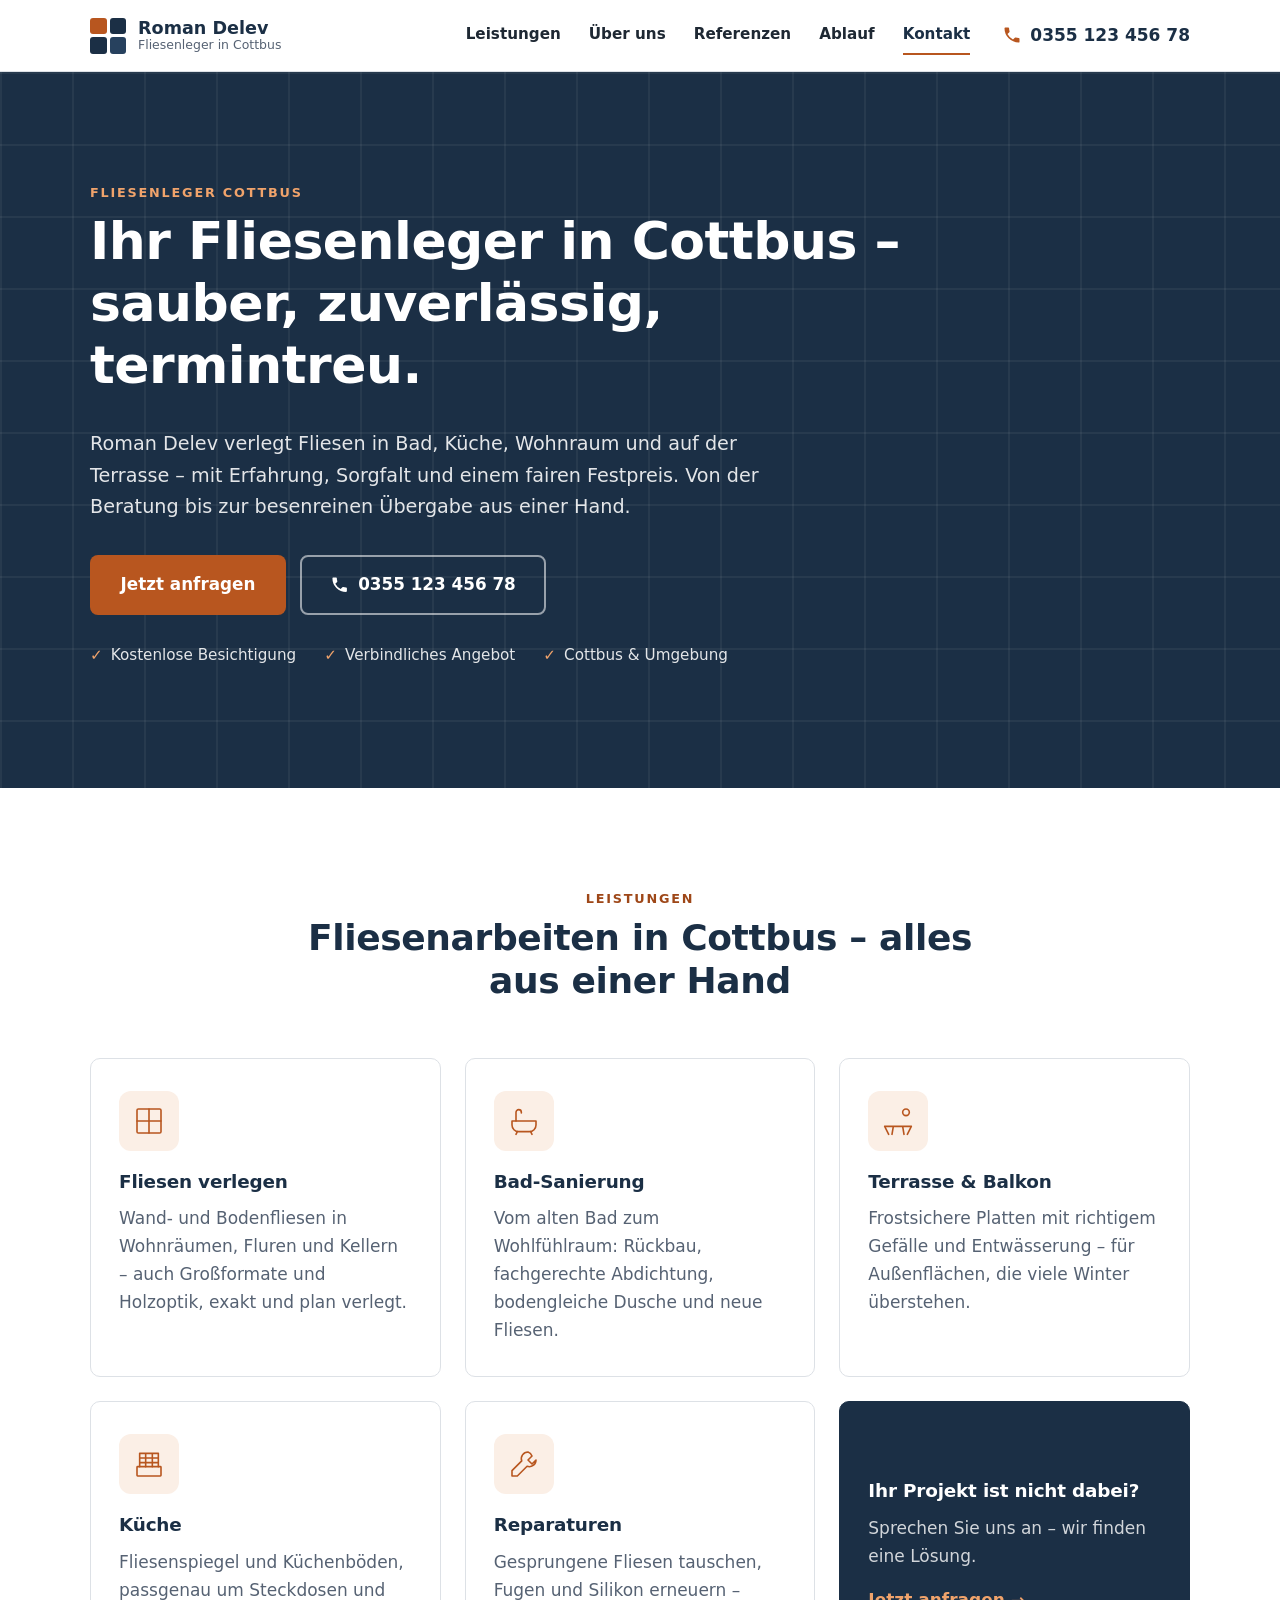
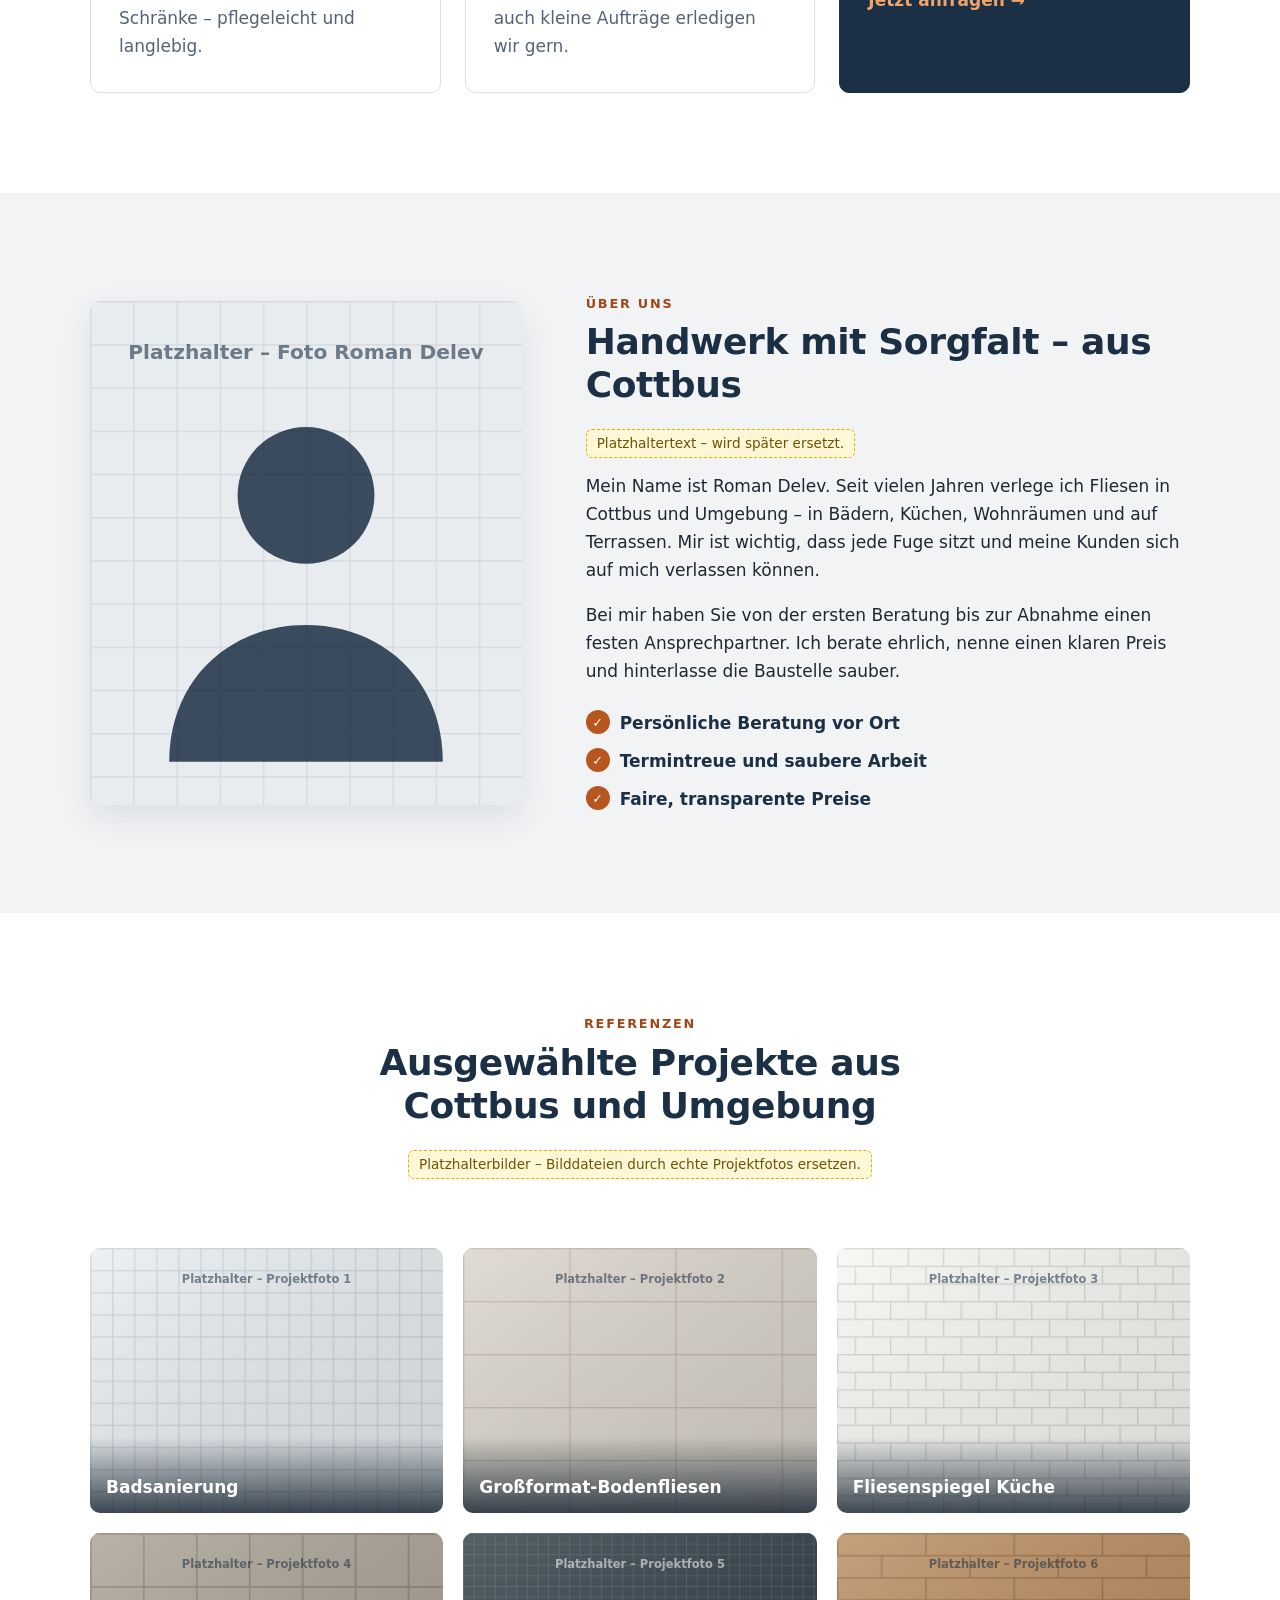
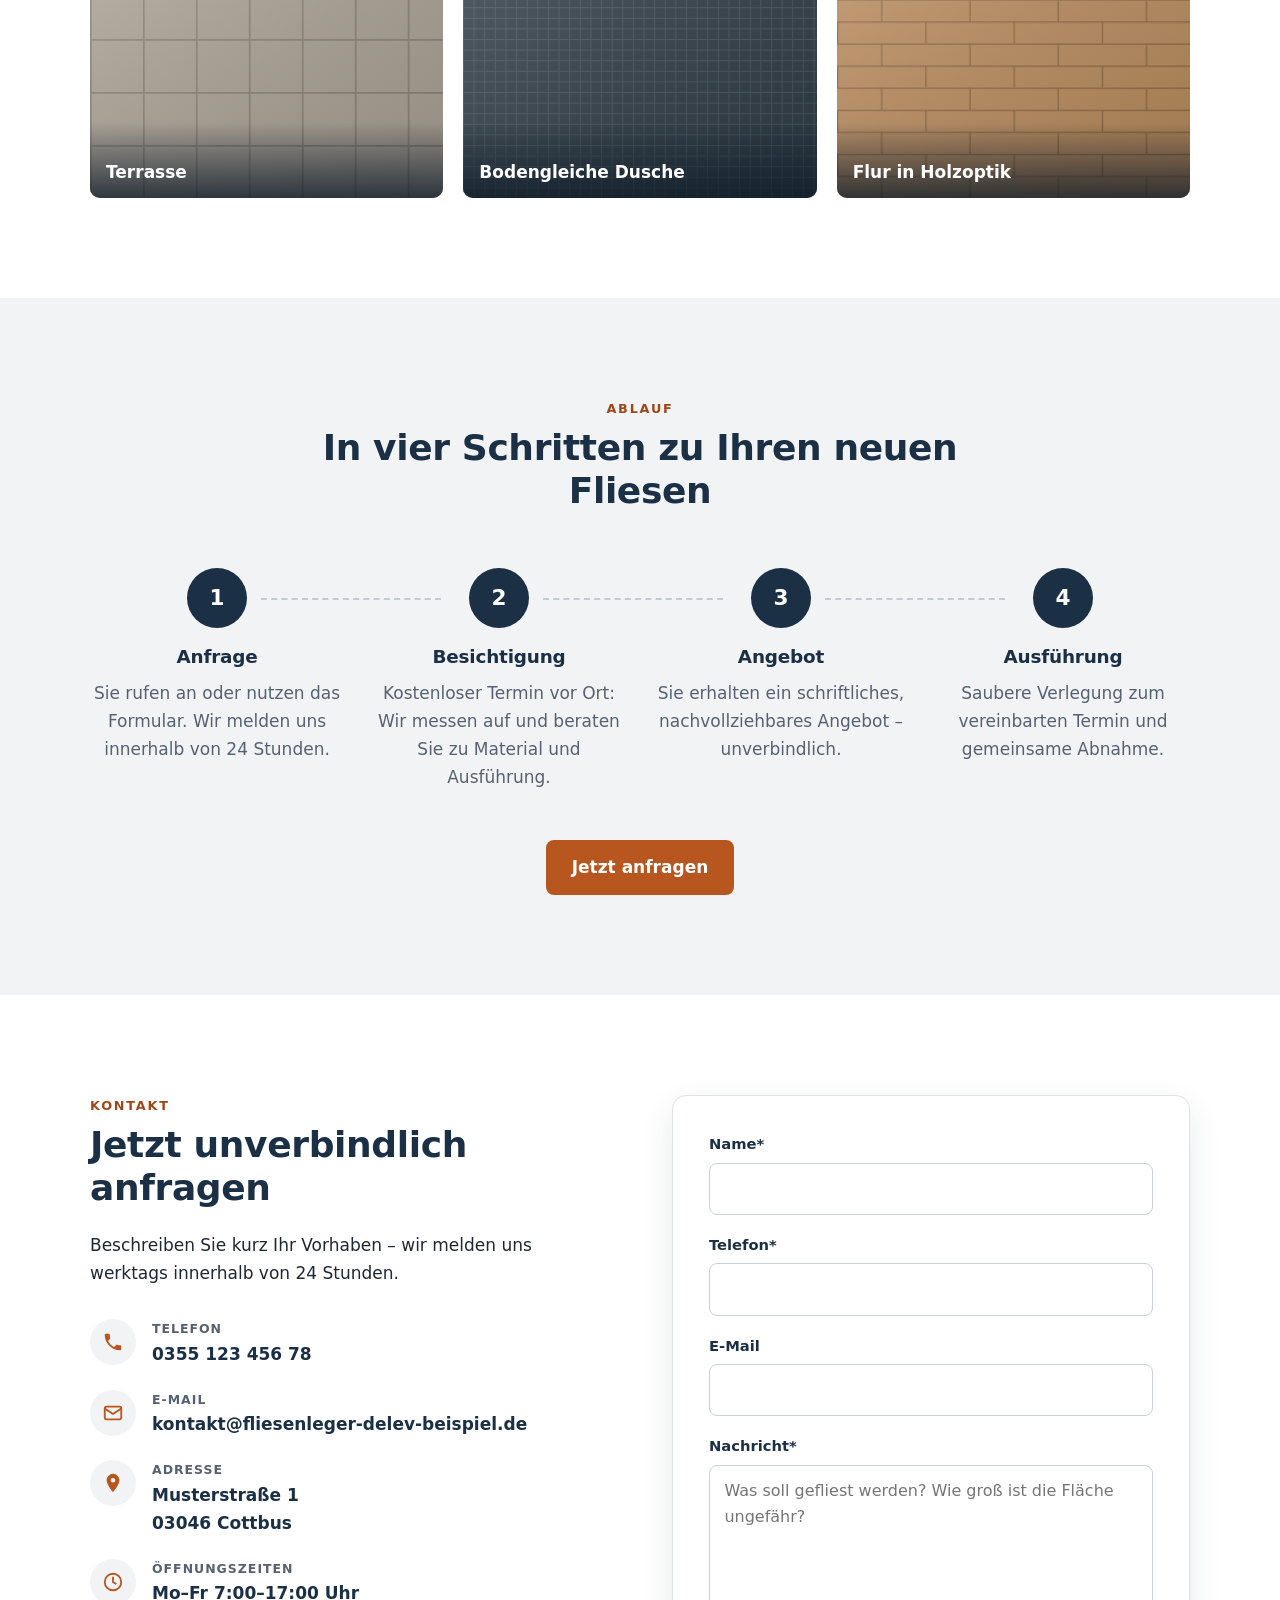
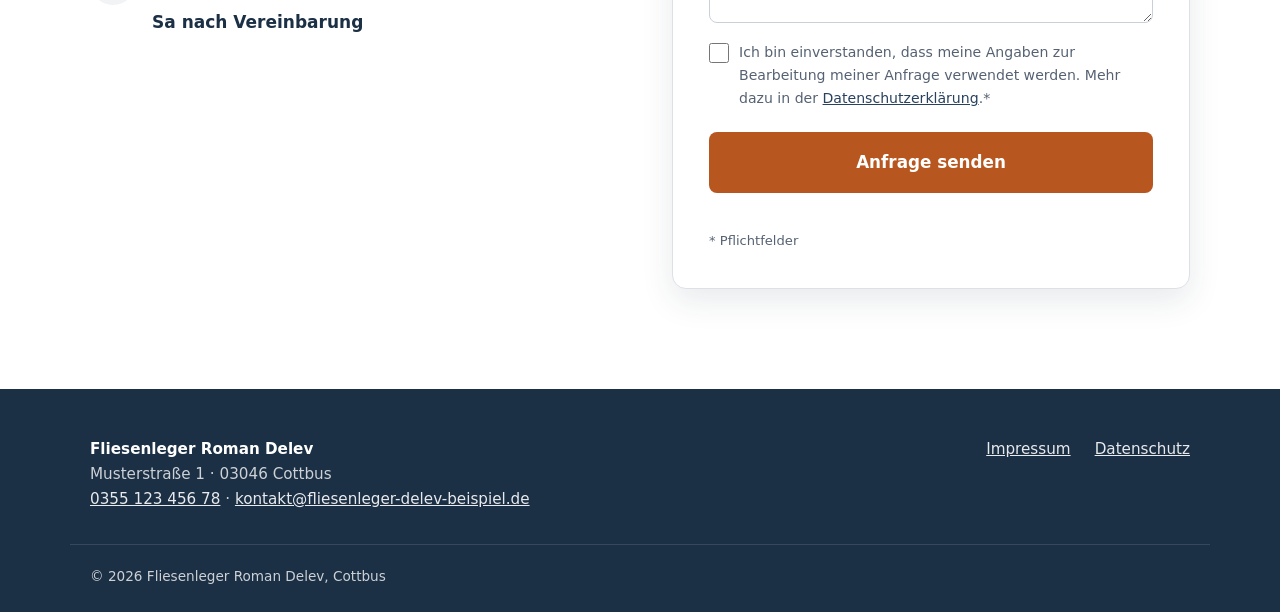
==== commit 9370cbcf: "Alle Website-Dateien in den Hauptordner verschieben CSS, JavaScript und Bilder liegen jetzt neben in" ====
--- a/index.html
+++ b/index.html
@@ -7,14 +7,14 @@
   <meta name="description" content="Fliesenleger in Cottbus: Roman Delev verlegt Fliesen, saniert Bäder, gestaltet Terrassen, Balkone und Küchen und übernimmt Reparaturen. Sauber, zuverlässig, termintreu – jetzt kostenlos anfragen!">
   <meta name="theme-color" content="#1b2f45">
   <link rel="canonical" href="https://www.fliesenleger-delev-beispiel.de/">
-  <link rel="icon" href="img/favicon.svg" type="image/svg+xml">
+  <link rel="icon" href="favicon.svg" type="image/svg+xml">
 
   <meta property="og:type" content="website">
   <meta property="og:locale" content="de_DE">
   <meta property="og:title" content="Fliesenleger Cottbus – Roman Delev">
   <meta property="og:description" content="Fliesen verlegen, Bad-Sanierung, Terrasse, Küche und Reparaturen in Cottbus und Umgebung. Jetzt unverbindlich anfragen.">
 
-  <link rel="stylesheet" href="css/style.css">
+  <link rel="stylesheet" href="style.css">
 
   <!-- Firmendaten für Google. PLATZHALTER: Telefon, E-Mail, Straße und Domain ersetzen. -->
   <script type="application/ld+json">
@@ -161,7 +161,7 @@
   <section class="section section-grey" id="ueber-uns">
     <div class="container about">
       <figure class="about-img">
-        <img src="img/portrait-platzhalter.svg" width="600" height="700" loading="lazy" alt="Platzhalter für ein Foto von Fliesenleger Roman Delev">
+        <img src="portrait-platzhalter.svg" width="600" height="700" loading="lazy" alt="Platzhalter für ein Foto von Fliesenleger Roman Delev">
       </figure>
       <div>
         <p class="eyebrow">Über uns</p>
@@ -184,15 +184,15 @@
       <header class="section-head">
         <p class="eyebrow">Referenzen</p>
         <h2>Ausgewählte Projekte aus Cottbus und Umgebung</h2>
-        <p class="placeholder-note">Platzhalterbilder – Dateien in <code>img/</code> durch echte Projektfotos ersetzen.</p>
+        <p class="placeholder-note">Platzhalterbilder – Bilddateien durch echte Projektfotos ersetzen.</p>
       </header>
       <div class="gallery">
-        <figure><img src="img/referenz-1.svg" width="800" height="600" loading="lazy" alt="Badsanierung mit hellen Wandfliesen"><figcaption>Badsanierung</figcaption></figure>
-        <figure><img src="img/referenz-2.svg" width="800" height="600" loading="lazy" alt="Großformatige Bodenfliesen im Wohnzimmer"><figcaption>Großformat-Bodenfliesen</figcaption></figure>
-        <figure><img src="img/referenz-3.svg" width="800" height="600" loading="lazy" alt="Küchenspiegel mit Metro-Fliesen"><figcaption>Fliesenspiegel Küche</figcaption></figure>
-        <figure><img src="img/referenz-4.svg" width="800" height="600" loading="lazy" alt="Terrasse mit Keramikplatten"><figcaption>Terrasse</figcaption></figure>
-        <figure><img src="img/referenz-5.svg" width="800" height="600" loading="lazy" alt="Bodengleiche Dusche mit dunklen Fliesen"><figcaption>Bodengleiche Dusche</figcaption></figure>
-        <figure><img src="img/referenz-6.svg" width="800" height="600" loading="lazy" alt="Flur mit Fliesen in Holzoptik"><figcaption>Flur in Holzoptik</figcaption></figure>
+        <figure><img src="referenz-1.svg" width="800" height="600" loading="lazy" alt="Badsanierung mit hellen Wandfliesen"><figcaption>Badsanierung</figcaption></figure>
+        <figure><img src="referenz-2.svg" width="800" height="600" loading="lazy" alt="Großformatige Bodenfliesen im Wohnzimmer"><figcaption>Großformat-Bodenfliesen</figcaption></figure>
+        <figure><img src="referenz-3.svg" width="800" height="600" loading="lazy" alt="Küchenspiegel mit Metro-Fliesen"><figcaption>Fliesenspiegel Küche</figcaption></figure>
+        <figure><img src="referenz-4.svg" width="800" height="600" loading="lazy" alt="Terrasse mit Keramikplatten"><figcaption>Terrasse</figcaption></figure>
+        <figure><img src="referenz-5.svg" width="800" height="600" loading="lazy" alt="Bodengleiche Dusche mit dunklen Fliesen"><figcaption>Bodengleiche Dusche</figcaption></figure>
+        <figure><img src="referenz-6.svg" width="800" height="600" loading="lazy" alt="Flur mit Fliesen in Holzoptik"><figcaption>Flur in Holzoptik</figcaption></figure>
       </div>
     </div>
   </section>
@@ -306,6 +306,6 @@
   <a href="#kontakt" class="btn btn-accent">Jetzt anfragen</a>
 </div>
 
-<script src="js/main.js" defer></script>
+<script src="main.js" defer></script>
 </body>
 </html>
--- a/style.css
+++ b/style.css
@@ -0,0 +1,275 @@
+/* ==========================================================
+   Fliesenleger Roman Delev – Stylesheet
+   Farben und Abstände zentral hier anpassen.
+   ========================================================== */
+
+:root {
+  --navy: #1b2f45;          /* Dunkelblau: Kopf, Überschriften */
+  --navy-2: #27415e;
+  --grey: #f2f3f5;          /* Hellgrau: Abschnitts-Hintergrund */
+  --line: #dde1e6;
+  --text: #1e2833;
+  --muted: #566273;
+  --accent: #b8561f;        /* Warmer Akzent (Terrakotta), Kontrast zu Weiß 4.8:1 */
+  --accent-hover: #9e4718;
+  --accent-light: #f0a36b;  /* Akzent auf dunklem Grund */
+  --white: #fff;
+  --radius: 10px;
+  --shadow: 0 12px 32px rgba(27, 47, 69, .10);
+  --container: 1140px;
+  --header-h: 72px;
+  --font: system-ui, -apple-system, "Segoe UI", Roboto, "Helvetica Neue", Arial, sans-serif;
+}
+
+*, *::before, *::after { box-sizing: border-box; }
+
+html { scroll-behavior: smooth; scroll-padding-top: calc(var(--header-h) + 8px); -webkit-text-size-adjust: 100%; }
+
+body {
+  margin: 0;
+  font-family: var(--font);
+  font-size: 1.0625rem;
+  line-height: 1.65;
+  color: var(--text);
+  background: var(--white);
+}
+
+img, svg { display: block; max-width: 100%; }
+img { height: auto; }
+a { color: var(--navy-2); }
+address { font-style: normal; }
+code { font-size: .9em; }
+
+h1, h2, h3 { color: var(--navy); line-height: 1.2; margin: 0 0 .6em; letter-spacing: -.01em; }
+h1 { font-size: clamp(2rem, 5vw, 3.25rem); font-weight: 800; }
+h2 { font-size: clamp(1.6rem, 3.2vw, 2.25rem); font-weight: 800; }
+h3 { font-size: 1.15rem; font-weight: 700; }
+p  { margin: 0 0 1em; }
+
+.container { width: 100%; max-width: var(--container); margin: 0 auto; padding: 0 20px; }
+.center { text-align: center; margin: 48px 0 0; }
+
+.sr-only { position: absolute; width: 1px; height: 1px; overflow: hidden; clip: rect(0 0 0 0); }
+.skip-link { position: absolute; left: -9999px; top: 8px; z-index: 300; background: var(--navy); color: #fff; padding: 8px 14px; border-radius: 6px; }
+.skip-link:focus { left: 8px; }
+:focus-visible { outline: 3px solid var(--accent); outline-offset: 3px; }
+
+.eyebrow { margin: 0 0 .5em; font-size: .8rem; font-weight: 700; letter-spacing: .14em; text-transform: uppercase; color: var(--accent-hover); }
+
+.placeholder-note {
+  display: inline-block; font-size: .85rem; line-height: 1.4; padding: 4px 10px; border-radius: 6px;
+  background: #fff7d6; color: #6a5500; border: 1px dashed #d6b300;
+}
+
+/* ---------- Buttons ---------- */
+.btn {
+  display: inline-flex; align-items: center; justify-content: center; gap: .5em;
+  min-height: 48px; padding: .7em 1.4em; border: 2px solid transparent; border-radius: 8px;
+  font: inherit; font-weight: 700; text-decoration: none; cursor: pointer;
+  transition: background-color .2s, border-color .2s, color .2s;
+}
+.btn svg { width: 1.15em; height: 1.15em; }
+.btn-accent { background: var(--accent); color: #fff; }
+.btn-accent:hover { background: var(--accent-hover); }
+.btn-primary { background: var(--navy); color: #fff; }
+.btn-primary:hover { background: var(--navy-2); }
+.btn-outline-light { border-color: rgba(255,255,255,.55); color: #fff; }
+.btn-outline-light:hover { border-color: #fff; background: rgba(255,255,255,.1); }
+.btn-lg { font-size: 1.05rem; padding: .85em 1.7em; }
+.btn-block { width: 100%; }
+
+/* ---------- Header ---------- */
+.site-header {
+  position: sticky; top: 0; z-index: 100; height: var(--header-h);
+  background: rgba(255,255,255,.97); border-bottom: 1px solid var(--line);
+}
+.header-inner { display: flex; align-items: center; gap: 32px; height: 100%; }
+
+.logo { display: flex; align-items: center; gap: 12px; margin-right: auto; color: var(--navy); text-decoration: none; }
+.logo-mark { display: grid; grid-template-columns: 1fr 1fr; gap: 3px; width: 36px; height: 36px; flex: none; }
+.logo-mark i { border-radius: 3px; background: var(--navy); }
+.logo-mark i:first-child { background: var(--accent); }
+.logo-mark i:last-child { background: var(--navy-2); }
+.logo-text { display: flex; flex-direction: column; line-height: 1.15; }
+.logo-text strong { font-size: 1.1rem; }
+.logo-text small { font-size: .78rem; color: var(--muted); }
+
+.main-nav { display: flex; gap: 28px; }
+.main-nav a { color: var(--text); text-decoration: none; font-weight: 600; font-size: .95rem; padding: 6px 0; border-bottom: 2px solid transparent; }
+.main-nav a:hover, .main-nav a.active { color: var(--navy); border-bottom-color: var(--accent); }
+
+.header-phone { display: flex; align-items: center; gap: 8px; color: var(--navy); font-weight: 700; text-decoration: none; white-space: nowrap; }
+.header-phone svg { width: 20px; height: 20px; color: var(--accent); }
+
+.nav-toggle { display: none; width: 44px; height: 44px; padding: 10px; border: 0; background: none; cursor: pointer; }
+.nav-toggle span { display: block; height: 2px; margin: 5px 0; background: var(--navy); transition: transform .2s, opacity .2s; }
+
+/* ---------- Hero ---------- */
+.hero {
+  position: relative; color: rgba(255,255,255,.88); padding: 110px 0 120px;
+  background-color: var(--navy);
+  /* dezentes Fliesenraster */
+  background-image:
+    linear-gradient(rgba(255,255,255,.05) 2px, transparent 2px),
+    linear-gradient(90deg, rgba(255,255,255,.05) 2px, transparent 2px);
+  background-size: 72px 72px;
+}
+.hero-inner > * { max-width: 820px; }
+.hero h1 { color: #fff; }
+.hero .eyebrow { color: var(--accent-light); }
+.lead { font-size: 1.2rem; max-width: 38em; }
+.hero-actions { display: flex; flex-wrap: wrap; gap: 14px; margin: 32px 0 28px; }
+.hero-points { display: flex; flex-wrap: wrap; gap: 8px 28px; margin: 0; padding: 0; list-style: none; font-size: .95rem; }
+.hero-points li::before { content: "✓"; margin-right: 8px; color: var(--accent-light); font-weight: 700; }
+
+/* ---------- Abschnitte ---------- */
+.section { padding: 100px 0; }
+.section-grey { background: var(--grey); }
+.section-head { max-width: 680px; margin: 0 auto 56px; text-align: center; }
+
+/* Leistungen */
+.services { display: grid; grid-template-columns: repeat(3, 1fr); gap: 24px; }
+.service {
+  padding: 32px 28px; border: 1px solid var(--line); border-radius: var(--radius); background: #fff;
+  transition: box-shadow .2s, transform .2s;
+}
+.service:hover { box-shadow: var(--shadow); transform: translateY(-3px); }
+.service p { margin: 0; color: var(--muted); }
+.service-icon { display: grid; place-items: center; width: 60px; height: 60px; margin-bottom: 20px; border-radius: 12px; background: #fbefe6; }
+.service-icon svg { width: 32px; height: 32px; fill: none; stroke: var(--accent); stroke-width: 2.4; stroke-linecap: round; stroke-linejoin: round; }
+.service-cta { display: flex; flex-direction: column; justify-content: center; background: var(--navy); border-color: var(--navy); color: rgba(255,255,255,.85); text-decoration: none; }
+.service-cta h3 { color: #fff; }
+.service-cta p { color: rgba(255,255,255,.8); }
+.link-arrow { margin-top: 16px; color: var(--accent-light); font-weight: 700; }
+
+/* Über uns */
+.about { display: grid; grid-template-columns: 5fr 7fr; gap: 64px; align-items: center; }
+.about-img { margin: 0; }
+.about-img img { width: 100%; border-radius: var(--radius); box-shadow: var(--shadow); }
+.checklist { margin: 24px 0 0; padding: 0; list-style: none; display: grid; gap: 10px; }
+.checklist li { position: relative; padding-left: 34px; font-weight: 600; color: var(--navy); }
+.checklist li::before {
+  content: "✓"; position: absolute; left: 0; top: 1px; display: grid; place-items: center;
+  width: 24px; height: 24px; border-radius: 50%; background: var(--accent); color: #fff; font-size: .8rem;
+}
+
+/* Referenzen */
+.gallery { display: grid; grid-template-columns: repeat(3, 1fr); gap: 20px; }
+.gallery figure { position: relative; margin: 0; overflow: hidden; border-radius: var(--radius); background: var(--grey); }
+.gallery img { width: 100%; aspect-ratio: 4 / 3; object-fit: cover; transition: transform .4s; }
+.gallery figure:hover img { transform: scale(1.04); }
+.gallery figcaption {
+  position: absolute; left: 0; right: 0; bottom: 0; padding: 36px 16px 12px;
+  background: linear-gradient(transparent, rgba(15, 28, 42, .78)); color: #fff; font-weight: 600;
+}
+
+/* Ablauf */
+.steps { display: grid; grid-template-columns: repeat(4, 1fr); gap: 28px; margin: 0; padding: 0; list-style: none; }
+.steps li { position: relative; text-align: center; }
+.steps li:not(:last-child)::after {
+  content: ""; position: absolute; top: 30px; left: calc(50% + 44px); right: calc(-50% + 30px);
+  border-top: 2px dashed #c3cad3;
+}
+.step-no {
+  display: grid; place-items: center; width: 60px; height: 60px; margin: 0 auto 18px; border-radius: 50%;
+  background: var(--navy); color: #fff; font-size: 1.35rem; font-weight: 800;
+}
+.steps p { margin: 0; color: var(--muted); }
+
+/* Kontakt */
+.contact { display: grid; grid-template-columns: 1fr 1fr; gap: 64px; align-items: start; }
+.contact-list { display: grid; gap: 22px; margin: 32px 0 0; padding: 0; list-style: none; }
+.contact-list li { display: flex; gap: 16px; align-items: flex-start; }
+.contact-list small { display: block; font-size: .78rem; font-weight: 700; letter-spacing: .08em; text-transform: uppercase; color: var(--muted); }
+.contact-list a, .contact-list address, .contact-list span:not(.ci) { color: var(--navy); font-weight: 600; text-decoration: none; overflow-wrap: anywhere; }
+.contact-list a:hover { color: var(--accent); }
+.ci { display: grid; place-items: center; width: 46px; height: 46px; flex: none; border-radius: 50%; background: var(--grey); color: var(--accent); }
+.ci svg { width: 22px; height: 22px; }
+
+.contact-form { padding: 36px; border-radius: 14px; background: #fff; border: 1px solid var(--line); box-shadow: var(--shadow); }
+.contact-form label { display: block; margin: 0 0 6px; font-weight: 600; font-size: .92rem; color: var(--navy); }
+.contact-form input:not([type=checkbox]), .contact-form textarea {
+  display: block; width: 100%; margin: 0 0 18px; padding: .75em .9em;
+  font: inherit; font-size: 1rem; color: var(--text); background: #fff;
+  border: 1.5px solid #c9d0d8; border-radius: 8px;
+}
+.contact-form textarea { resize: vertical; min-height: 130px; }
+.contact-form input:focus, .contact-form textarea:focus { outline: none; border-color: var(--navy-2); box-shadow: 0 0 0 3px rgba(39, 65, 94, .18); }
+.contact-form .invalid { border-color: #c0392b !important; }
+.contact-form .check { display: flex; gap: 10px; align-items: flex-start; margin: 4px 0 22px; font-weight: 400; font-size: .88rem; color: var(--muted); }
+.contact-form .check input { width: 20px; height: 20px; margin: 2px 0 0; flex: none; accent-color: var(--accent); }
+.contact-form .check.invalid span { color: #c0392b; }
+.form-status { min-height: 1.4em; margin: 14px 0 0; font-weight: 600; }
+.form-status.ok { color: #1d7a45; }
+.form-status.err { color: #c0392b; }
+.form-hint { margin: 0; font-size: .82rem; color: var(--muted); }
+
+/* Footer */
+.site-footer { padding: 48px 0 24px; background: var(--navy); color: rgba(255,255,255,.78); font-size: .95rem; }
+.site-footer a { color: rgba(255,255,255,.9); }
+.site-footer strong { color: #fff; }
+.footer-inner { display: flex; flex-wrap: wrap; justify-content: space-between; gap: 24px; }
+.footer-nav { display: flex; gap: 24px; }
+.copyright { margin-top: 32px; padding-top: 20px; border-top: 1px solid rgba(255,255,255,.12); font-size: .85rem; }
+
+.mobile-bar { display: none; }
+
+/* Rechtliche Seiten */
+.legal { padding: 64px 0 96px; }
+.legal .container { max-width: 800px; }
+.legal h2 { font-size: 1.3rem; margin-top: 1.8em; }
+
+/* ---------- Responsiv ---------- */
+@media (max-width: 1000px) {
+  .header-phone span { display: none; }
+  .main-nav { gap: 20px; }
+}
+
+@media (max-width: 860px) {
+  .nav-toggle { display: block; }
+  .header-phone { display: none; }
+  .main-nav {
+    position: fixed; top: var(--header-h); left: 0; right: 0; z-index: -1;
+    flex-direction: column; gap: 0; padding: 8px 20px 20px; background: #fff;
+    border-bottom: 1px solid var(--line); box-shadow: var(--shadow);
+    transform: translateY(-110%); visibility: hidden; transition: transform .25s, visibility .25s;
+  }
+  .main-nav.open { transform: none; visibility: visible; }
+  .main-nav a { padding: 14px 0; border-bottom: 1px solid var(--grey); font-size: 1.05rem; }
+  .nav-toggle[aria-expanded="true"] span:nth-child(1) { transform: translateY(7px) rotate(45deg); }
+  .nav-toggle[aria-expanded="true"] span:nth-child(2) { opacity: 0; }
+  .nav-toggle[aria-expanded="true"] span:nth-child(3) { transform: translateY(-7px) rotate(-45deg); }
+
+  .services, .gallery { grid-template-columns: 1fr 1fr; }
+  .about, .contact { grid-template-columns: 1fr; gap: 40px; }
+  .about-img { max-width: 420px; }
+  .steps { grid-template-columns: 1fr 1fr; row-gap: 40px; }
+  .steps li::after { display: none; }
+}
+
+@media (max-width: 600px) {
+  body { font-size: 1rem; padding-bottom: 76px; }
+  .section { padding: 72px 0; }
+  .hero { padding: 64px 0 72px; }
+  .hero-actions .btn { width: 100%; }
+  .services, .gallery, .steps { grid-template-columns: 1fr; }
+  .contact-form { padding: 24px 20px; }
+  .footer-inner { flex-direction: column; }
+
+  .mobile-bar {
+    position: fixed; left: 0; right: 0; bottom: 0; z-index: 90;
+    display: grid; grid-template-columns: 1fr 1fr; gap: 10px;
+    padding: 10px 12px calc(10px + env(safe-area-inset-bottom));
+    background: #fff; border-top: 1px solid var(--line); box-shadow: 0 -6px 18px rgba(0,0,0,.08);
+  }
+}
+
+@media (prefers-reduced-motion: reduce) {
+  html { scroll-behavior: auto; }
+  *, *::before, *::after { transition: none !important; }
+}
+
+@media print {
+  .site-header { position: static; }
+  .mobile-bar, .nav-toggle { display: none; }
+}
